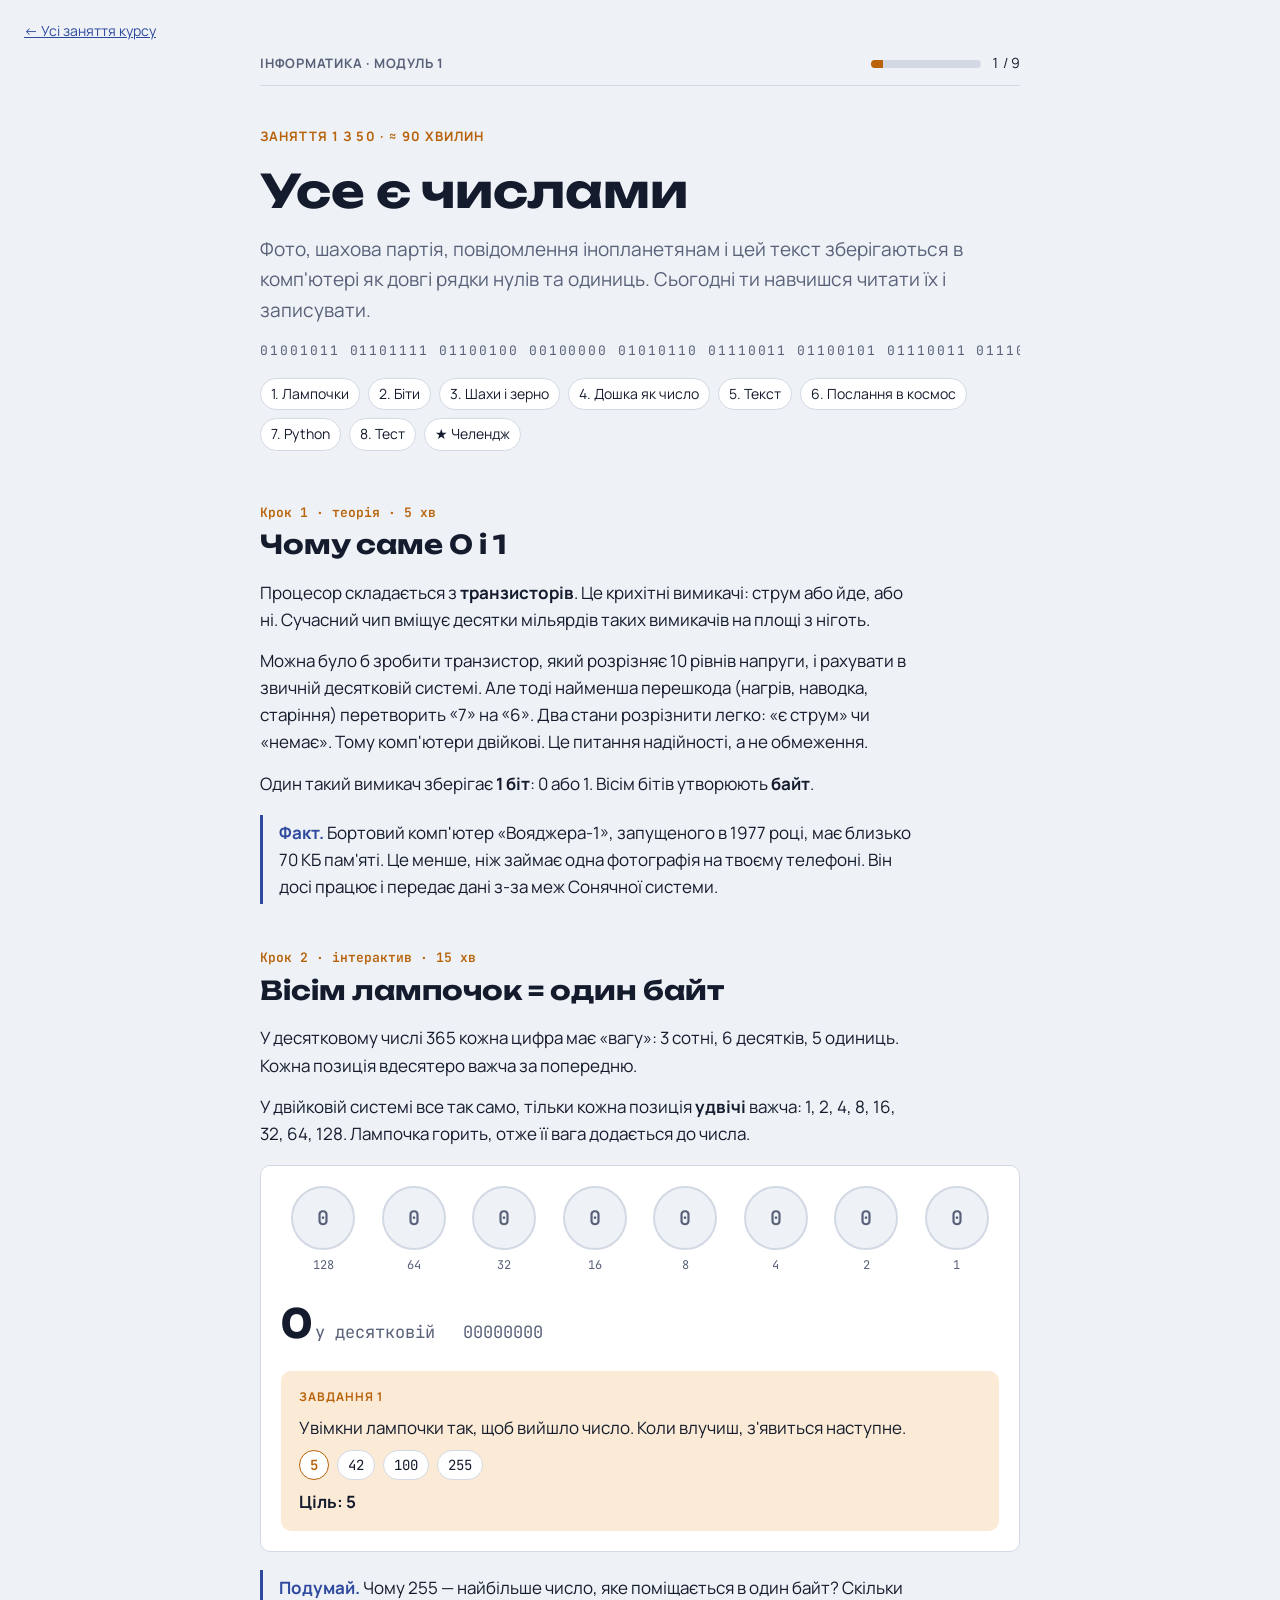
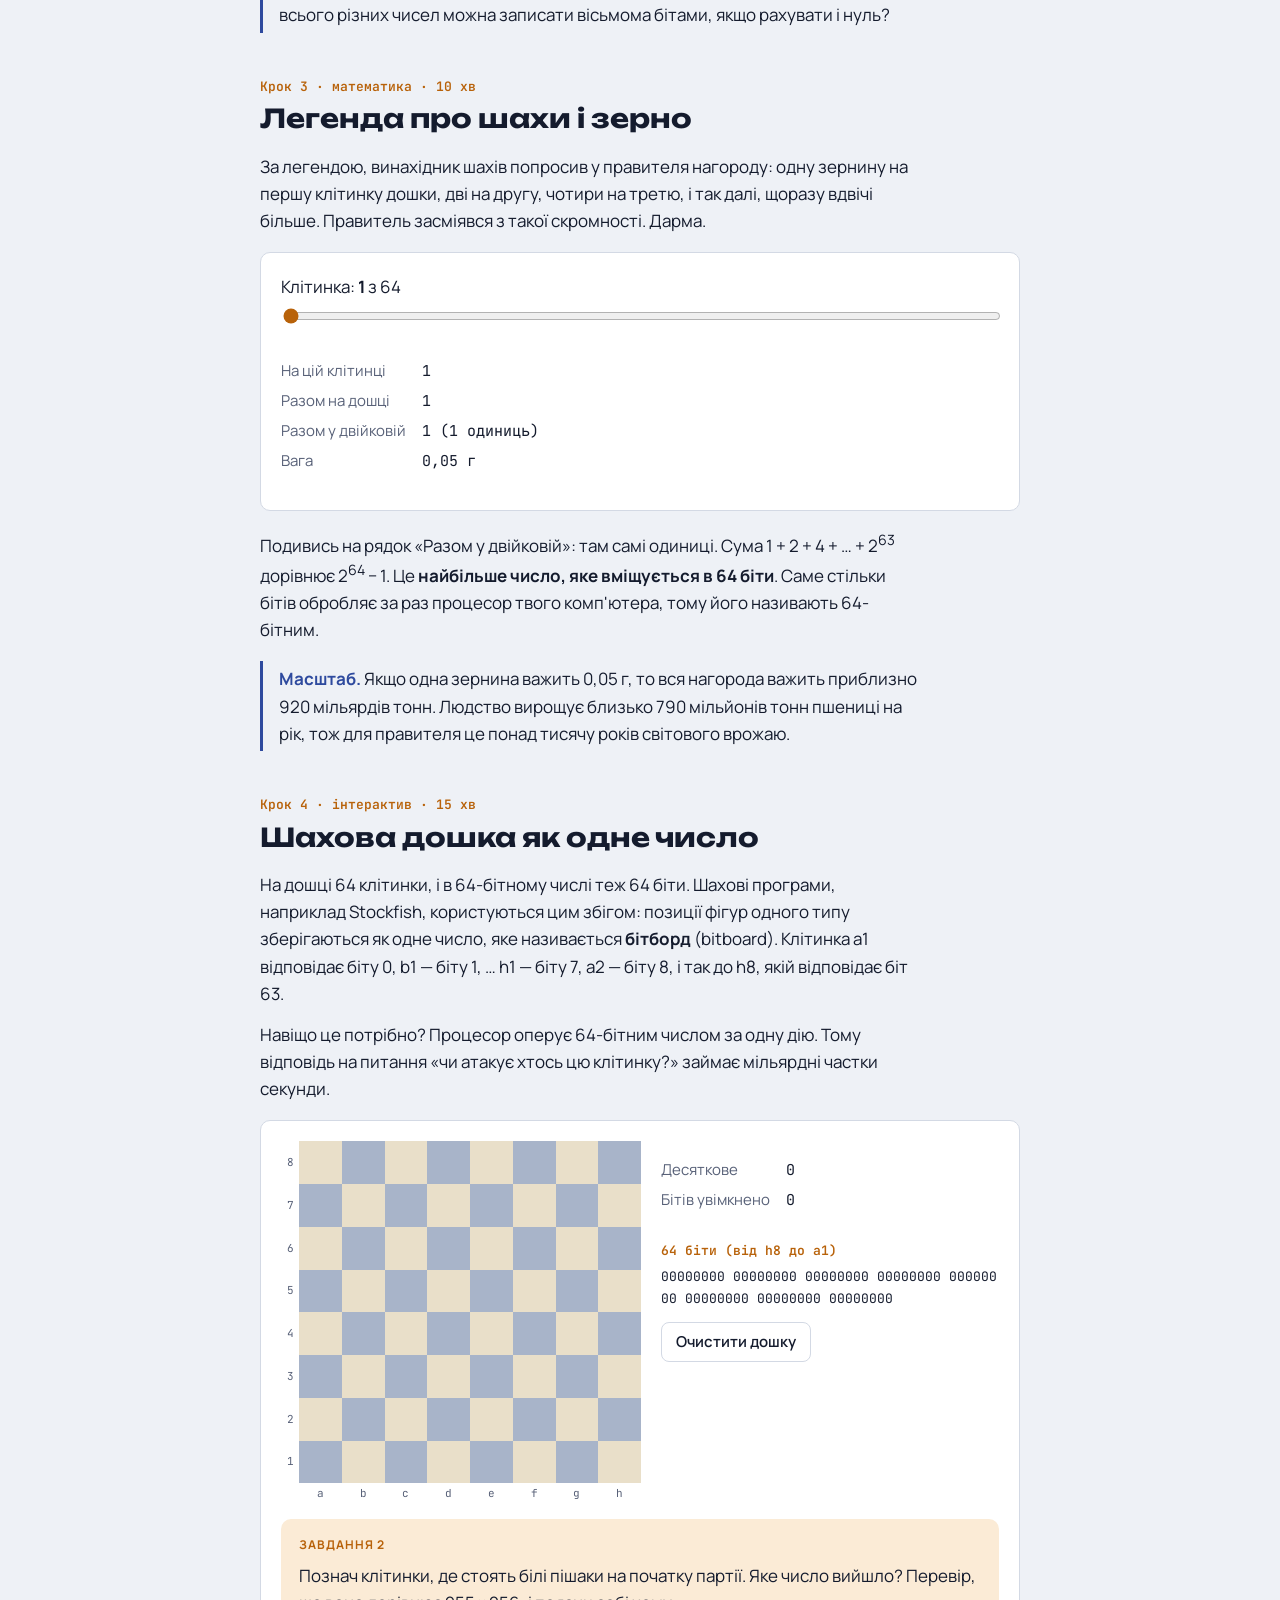
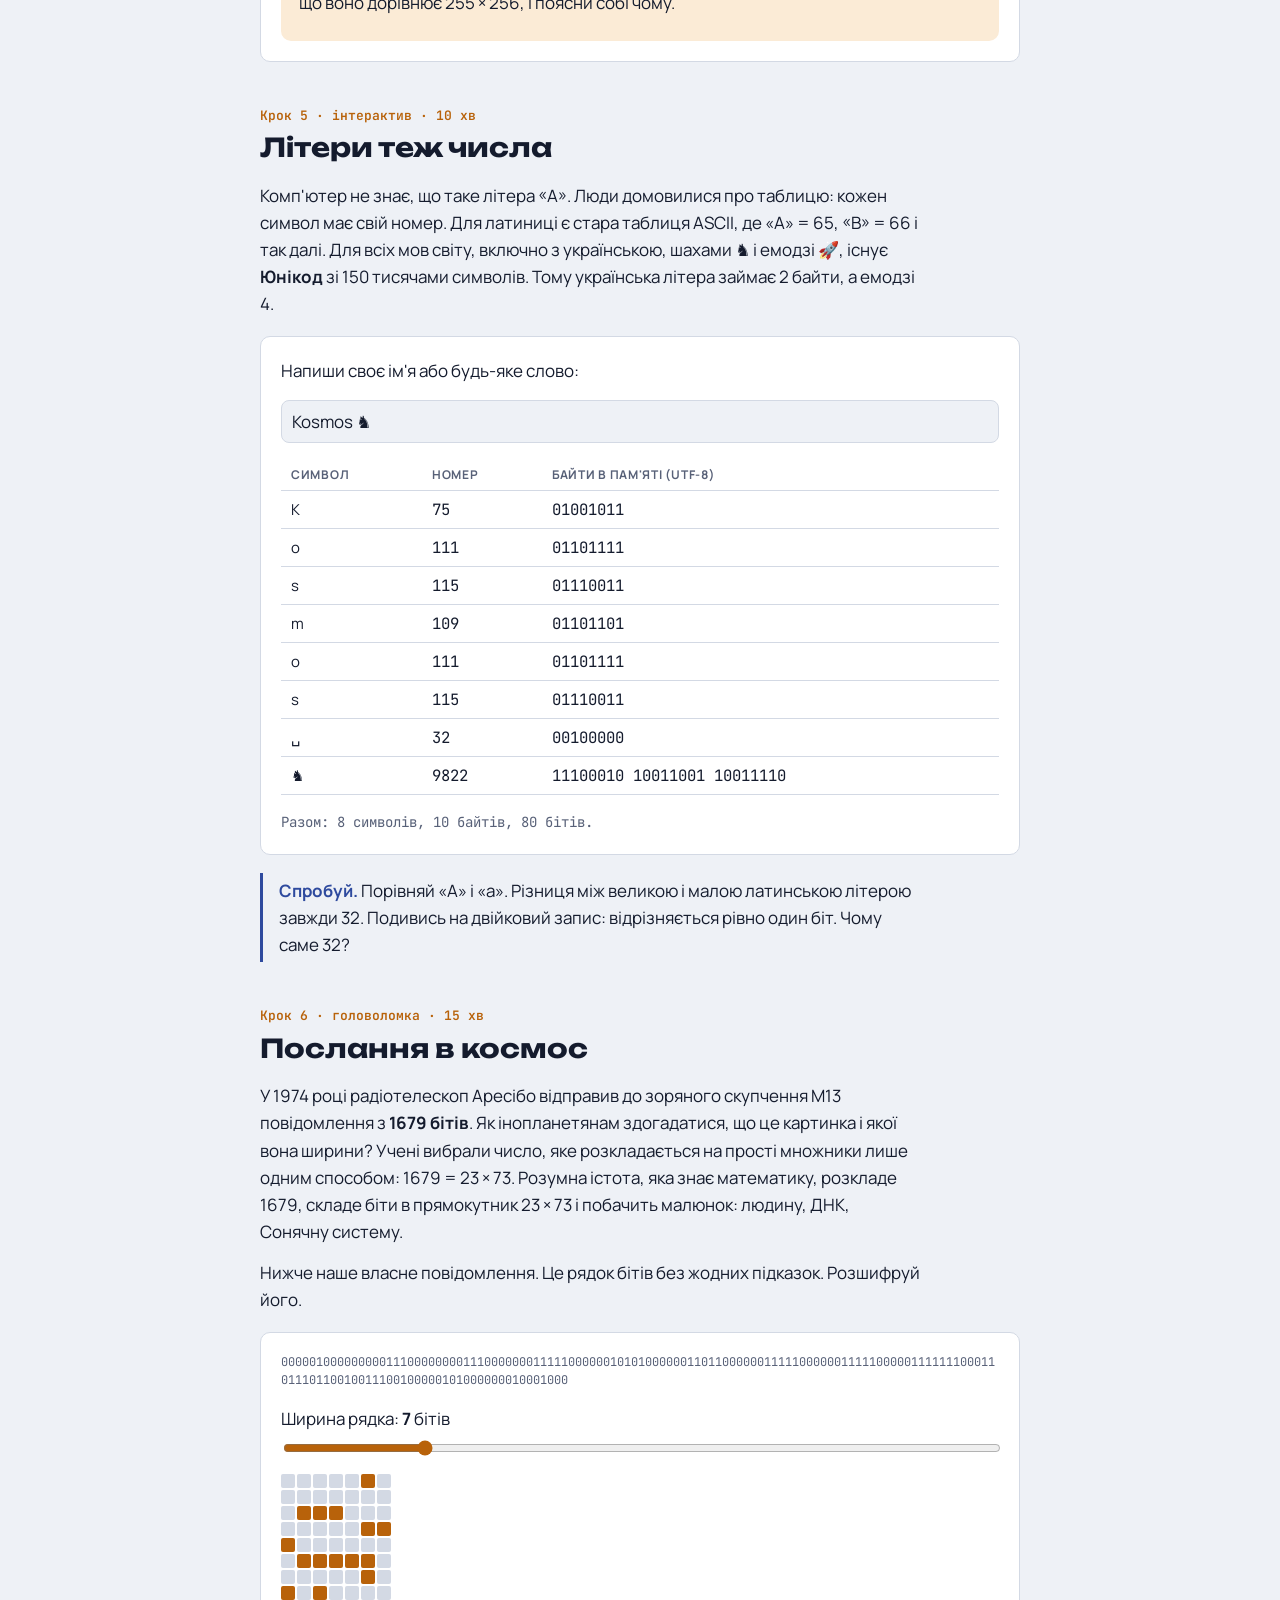
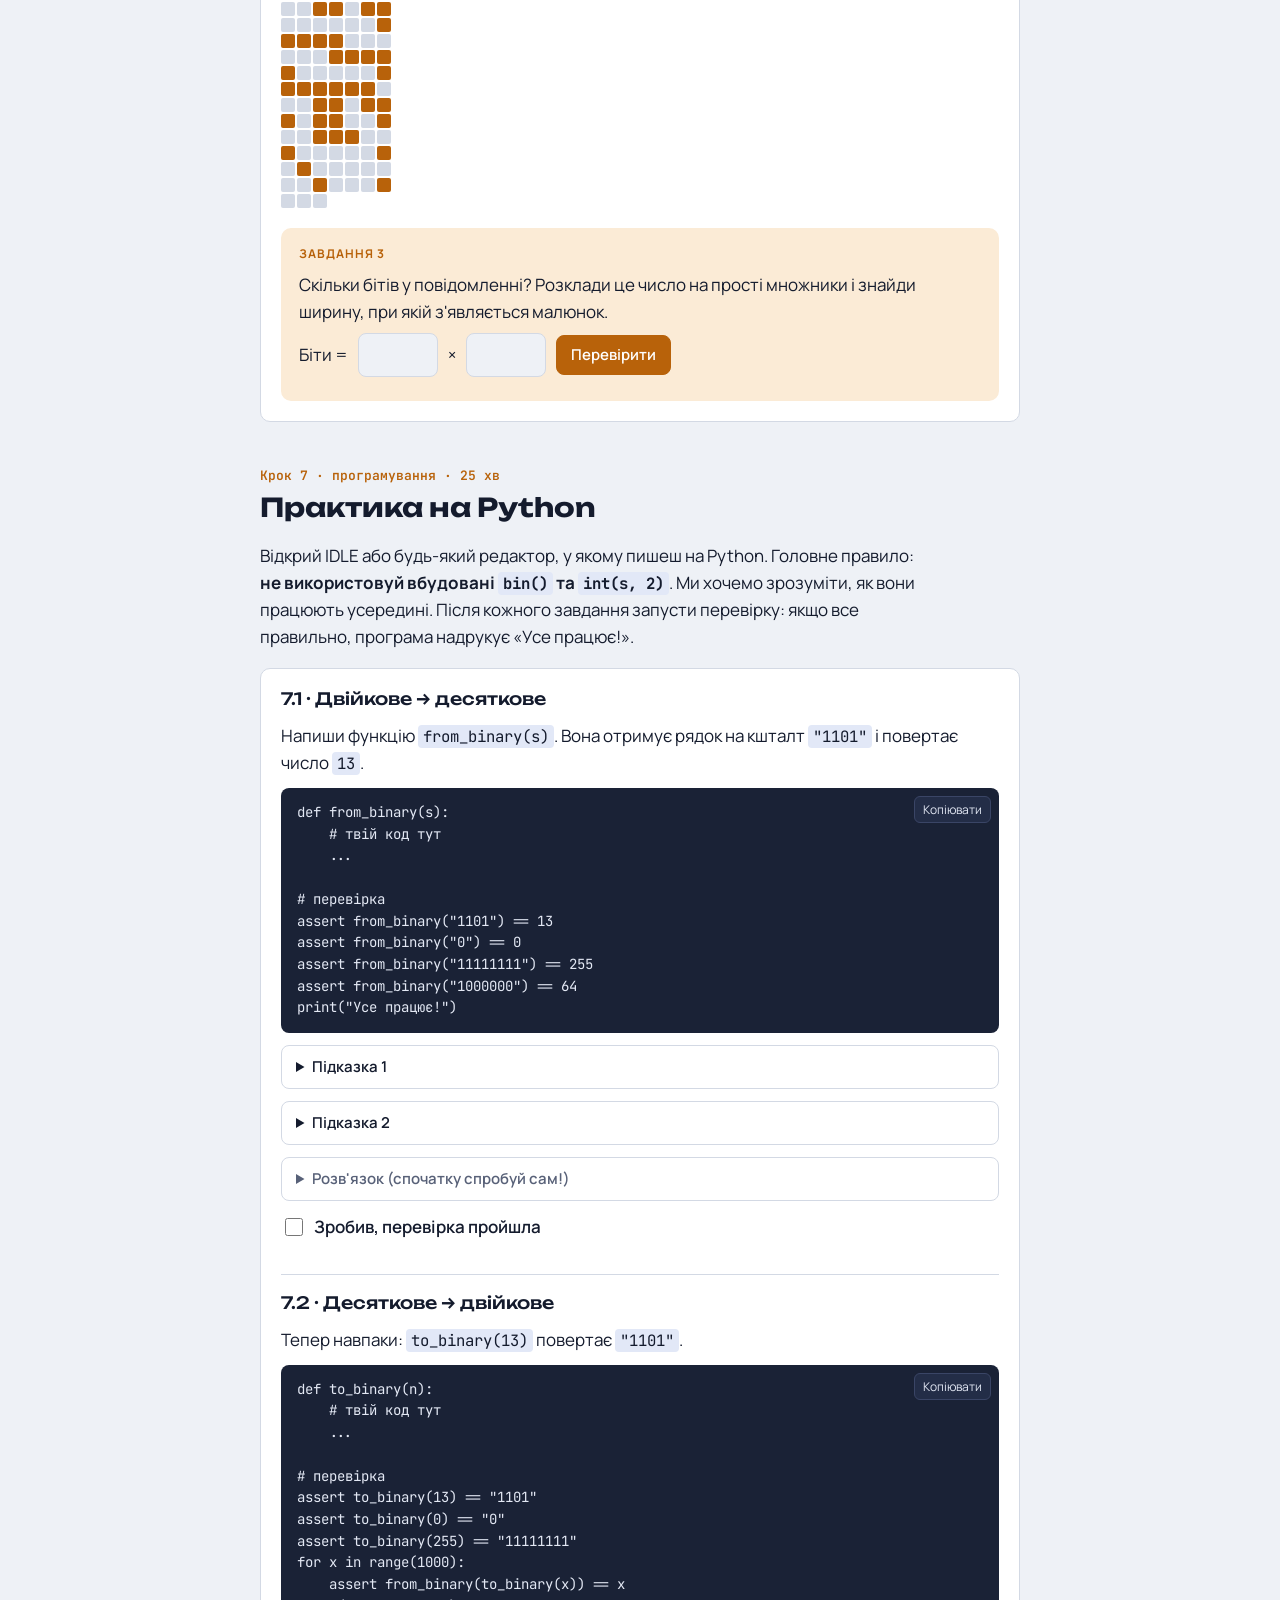
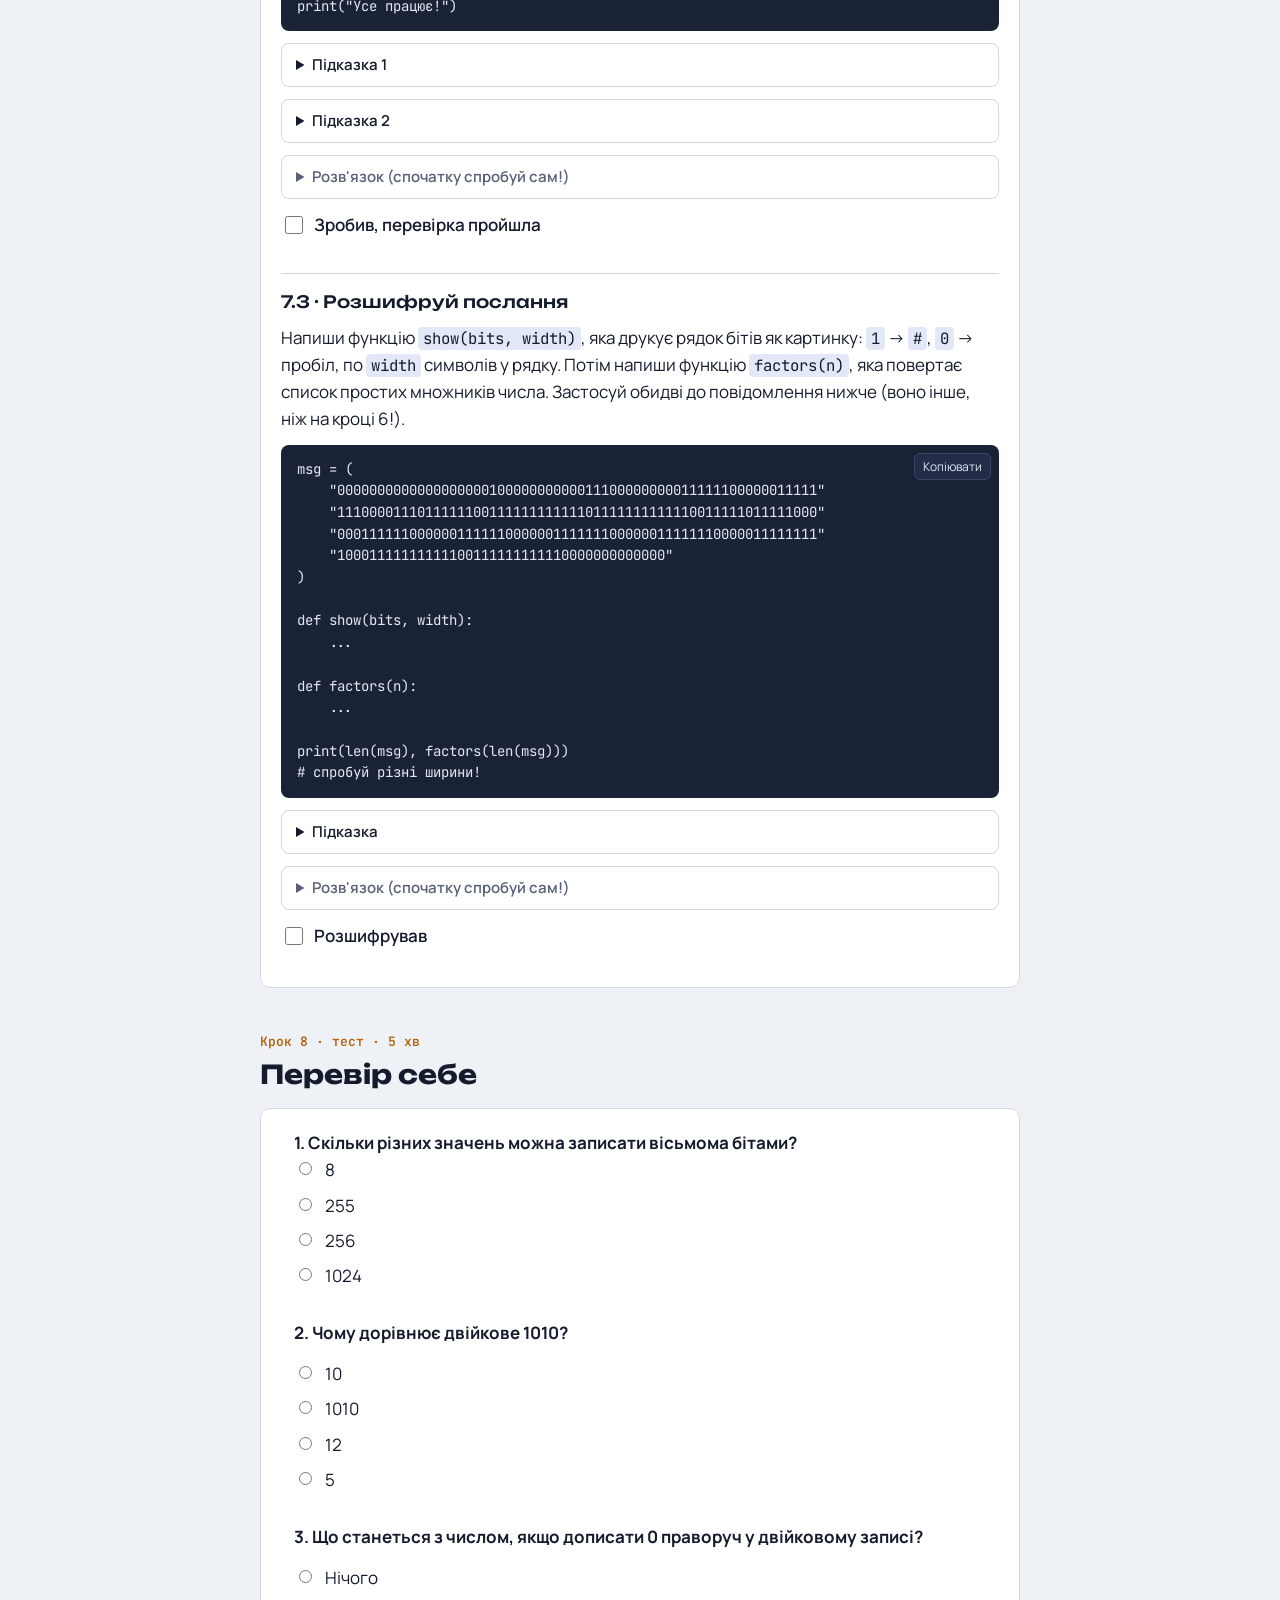
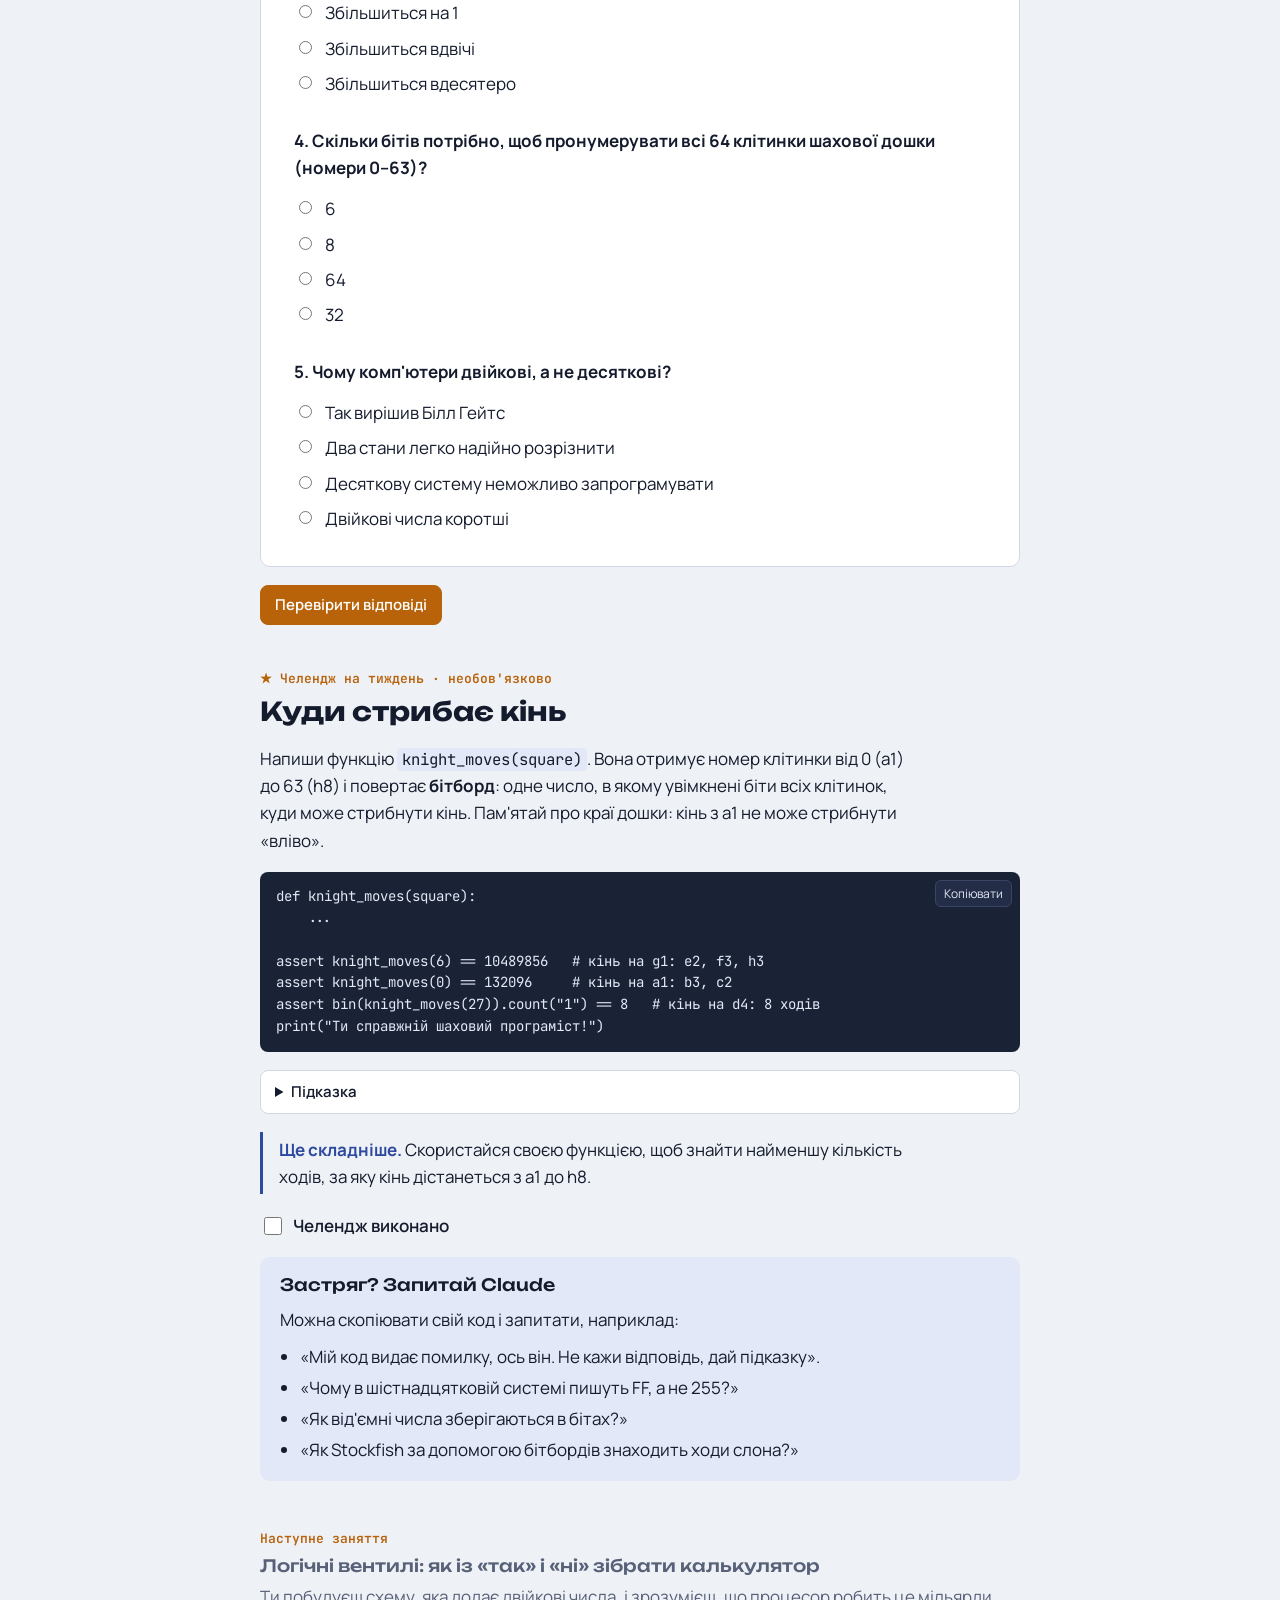
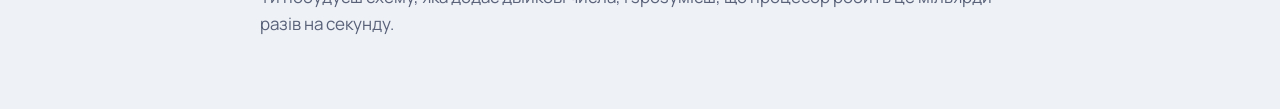
==== lessons/01-use-ye-chyslamy.html @ b4db50af "Додати головну сторінку курсу і заняття 1 Co-Authored-By: Claude Opus 5.5 <noreply@anthropic.com> Cl" ====
<!doctype html>
<html lang="uk">
<head>
<meta charset="utf-8">
<meta name="viewport" content="width=device-width, initial-scale=1, viewport-fit=cover">
<title>Заняття 1. Усе є числами</title>
<meta name="claude:viewport-fit-sides" content="cover">
<link rel="preconnect" href="https://fonts.googleapis.com">
<link rel="stylesheet" href="https://fonts.googleapis.com/css2?family=Unbounded:wght@500;700&family=Manrope:wght@400;600;700&family=JetBrains+Mono:wght@400;600&display=swap">
<style>
/* Layout: one reading column like an observatory logbook; each section is a numbered step of the lesson, interactive instruments sit on surface panels. */
:root {
  --bg: #EEF1F6; --surface: #FFFFFF; --ink: #141B2D; --muted: #586178; --line: #D3D9E4;
  --accent: #B8620A; --accent-ink: #FFFFFF; --accent-soft: #FBEBD6; --sky: #2E4A9E; --sky-soft: #E2E8F7;
  --ok: #1D7447; --ok-soft: #DDF1E5; --bad: #B3261E; --bad-soft: #F8E1DF;
  --sq-l: #E9DFC9; --sq-d: #A8B4C9; --code-bg: #1A2236; --code-ink: #E3E8F4;
  --f-display: "Unbounded", "Segoe UI", system-ui, sans-serif;
  --f-body: "Manrope", "Segoe UI", system-ui, sans-serif;
  --f-mono: "JetBrains Mono", Consolas, "Courier New", monospace;
}
@media (prefers-color-scheme: dark) { :root:not([data-theme="light"]) {
  --bg: #0D1220; --surface: #151C2E; --ink: #E6EAF2; --muted: #9AA3B8; --line: #2A3350;
  --accent: #F2A23A; --accent-ink: #1A1206; --accent-soft: #3A2A12; --sky: #9DB3F2; --sky-soft: #1E2945;
  --ok: #63C690; --ok-soft: #15301F; --bad: #F29088; --bad-soft: #3A1A18;
  --sq-l: #3B4560; --sq-d: #232B42; --code-bg: #0A0F1B; --code-ink: #E3E8F4; color-scheme: dark; } }
:root[data-theme="dark"] {
  --bg: #0D1220; --surface: #151C2E; --ink: #E6EAF2; --muted: #9AA3B8; --line: #2A3350;
  --accent: #F2A23A; --accent-ink: #1A1206; --accent-soft: #3A2A12; --sky: #9DB3F2; --sky-soft: #1E2945;
  --ok: #63C690; --ok-soft: #15301F; --bad: #F29088; --bad-soft: #3A1A18;
  --sq-l: #3B4560; --sq-d: #232B42; --code-bg: #0A0F1B; --code-ink: #E3E8F4; color-scheme: dark; }

* { box-sizing: border-box; }
body { background: var(--bg); color: var(--ink); font-family: var(--f-body); font-size: 17px; line-height: 1.6;
  padding-left: max(16px, env(safe-area-inset-left, 0px)); padding-right: max(16px, env(safe-area-inset-right, 0px)); padding-block: 0 64px; }
.wrap { max-width: 760px; margin: 0 auto; }
h1, h2, h3 { font-family: var(--f-display); text-wrap: balance; line-height: 1.2; margin: 0; }
h1 { font-size: clamp(30px, 6vw, 46px); font-weight: 700; }
h2 { font-size: clamp(21px, 3.6vw, 26px); font-weight: 700; }
h3 { font-size: 17px; font-weight: 500; }
p { margin: 0; }
a { color: var(--sky); }
code, .mono { font-family: var(--f-mono); font-size: 0.92em; }
:not(pre) > code { background: var(--sky-soft); padding: 1px 5px; border-radius: 4px; }
button, input, select { font: inherit; color: inherit; }
:focus-visible { outline: 3px solid var(--sky); outline-offset: 2px; }

/* top bar */
.topbar { position: sticky; top: env(safe-area-inset-top, 0px); z-index: 5; background: var(--bg); border-bottom: 1px solid var(--line);
  display: flex; align-items: center; justify-content: space-between; gap: 12px; padding-block: 10px; }
body::before { content: ""; position: fixed; inset: 0 0 auto; height: env(safe-area-inset-top, 0px); z-index: 10; background: var(--bg); }
.course { font-size: 13px; letter-spacing: 0.06em; text-transform: uppercase; color: var(--muted); font-weight: 700; }
.prog { display: flex; align-items: center; gap: 10px; font-size: 14px; font-variant-numeric: tabular-nums; white-space: nowrap; }
.prog-bar { width: 110px; height: 8px; border-radius: 4px; background: var(--line); overflow: hidden; }
.prog-bar i { display: block; height: 100%; width: 0; background: var(--accent); transition: width .4s; }

header.hero { padding-block: 40px 8px; display: grid; gap: 16px; }
.eyebrow { font-size: 13px; letter-spacing: 0.08em; text-transform: uppercase; color: var(--accent); font-weight: 700; }
.lead { font-size: 19px; color: var(--muted); max-width: 62ch; }
.hero-bits { font-family: var(--f-mono); font-size: 13px; color: var(--muted); letter-spacing: 0.15em; overflow: hidden; white-space: nowrap; }
.plan { display: flex; flex-wrap: wrap; gap: 8px; }
.plan a { text-decoration: none; font-size: 14px; padding: 4px 10px; border: 1px solid var(--line); border-radius: 999px; color: var(--ink); background: var(--surface); }
.plan a.done { border-color: var(--ok); color: var(--ok); }

section.step { padding-block: 44px 0; display: grid; gap: 18px; }
.step-head { display: grid; gap: 6px; }
.step-no { font-family: var(--f-mono); font-size: 13px; color: var(--accent); font-weight: 600; }
.text { display: grid; gap: 14px; max-width: 66ch; }

.panel { background: var(--surface); border: 1px solid var(--line); border-radius: 10px; padding: 20px; display: grid; gap: 16px; min-width: 0; }
.fact { border-left: 3px solid var(--sky); padding: 4px 0 4px 16px; color: var(--ink); max-width: 66ch; }
.fact b { color: var(--sky); }
.task { background: var(--accent-soft); border-radius: 10px; padding: 16px 18px; display: grid; gap: 8px; }
.task .lbl { font-size: 12px; letter-spacing: 0.08em; text-transform: uppercase; font-weight: 700; color: var(--accent); }
.status { font-weight: 700; }
.status.ok { color: var(--ok); }
.status.bad { color: var(--bad); }

/* bits */
.panel > *, .step > * { min-width: 0; }
.bits { display: grid; grid-template-columns: repeat(8, minmax(0, 1fr)); gap: 6px; }
.bit button { min-width: 0; padding: 0; }
.bit { display: grid; gap: 6px; justify-items: center; }
.bit button { width: 100%; max-width: 64px; aspect-ratio: 1; border-radius: 50%; border: 2px solid var(--line); background: var(--bg);
  cursor: pointer; font-family: var(--f-mono); font-size: 20px; font-weight: 600; color: var(--muted); transition: background .15s, box-shadow .15s; }
.bit button.on { background: var(--accent); border-color: var(--accent); color: var(--accent-ink); box-shadow: 0 0 18px var(--accent); }
.bit small { font-family: var(--f-mono); font-size: 12px; color: var(--muted); }
.readout { display: flex; flex-wrap: wrap; gap: 8px 28px; align-items: baseline; font-variant-numeric: tabular-nums; }
.readout .big { font-family: var(--f-display); font-size: 40px; font-weight: 700; }
.readout .sub { font-family: var(--f-mono); color: var(--muted); }
.targets { display: flex; flex-wrap: wrap; gap: 8px; }
.chip { font-family: var(--f-mono); font-size: 14px; padding: 3px 10px; border-radius: 999px; border: 1px solid var(--line); background: var(--surface); }
.chip.cur { border-color: var(--accent); color: var(--accent); font-weight: 600; }
.chip.done { border-color: var(--ok); background: var(--ok-soft); color: var(--ok); }

/* grains */
.slider-row { display: grid; gap: 6px; }
input[type=range] { width: 100%; accent-color: var(--accent); }
.kv { display: grid; grid-template-columns: max-content 1fr; gap: 6px 16px; font-variant-numeric: tabular-nums; }
.kv dt { color: var(--muted); font-size: 15px; }
.kv dd { margin: 0; font-family: var(--f-mono); font-size: 15px; min-width: 0; overflow-wrap: anywhere; }

/* board */
.board-wrap { display: grid; grid-template-columns: minmax(0, 360px) minmax(0, 1fr); gap: 20px; align-items: start; }
@media (max-width: 640px) { .board-wrap { grid-template-columns: 1fr; } }
.board { display: grid; grid-template-columns: 18px repeat(8, 1fr); gap: 0; max-width: 360px; width: 100%; }
.board .coord { font-family: var(--f-mono); font-size: 11px; color: var(--muted); display: grid; place-items: center; }
.sq { aspect-ratio: 1; border: 0; cursor: pointer; display: grid; place-items: center; padding: 0; position: relative; }
.sq.l { background: var(--sq-l); } .sq.d { background: var(--sq-d); }
.sq.on::after { content: ""; width: 56%; height: 56%; border-radius: 50%; background: var(--accent); box-shadow: 0 0 10px var(--accent); }
.bin64 { font-family: var(--f-mono); font-size: 13px; line-height: 1.7; word-break: break-all; }
.bin64 .one { color: var(--accent); font-weight: 600; }
.btn { border: 1px solid var(--line); background: var(--surface); border-radius: 8px; padding: 7px 14px; cursor: pointer; font-weight: 600; font-size: 15px; }
.btn.primary { background: var(--accent); color: var(--accent-ink); border-color: var(--accent); }
.btn:hover { border-color: var(--accent); }
.row { display: flex; flex-wrap: wrap; gap: 10px; align-items: center; }

/* text table */
.tbl-scroll { overflow-x: auto; }
table { border-collapse: collapse; width: 100%; font-variant-numeric: tabular-nums; }
th, td { text-align: left; padding: 6px 10px; border-bottom: 1px solid var(--line); font-size: 15px; white-space: nowrap; }
th { font-size: 12px; letter-spacing: 0.06em; text-transform: uppercase; color: var(--muted); }
td.mono { font-family: var(--f-mono); }
input[type=text], input[type=number] { border: 1px solid var(--line); background: var(--bg); border-radius: 8px; padding: 7px 10px; min-width: 0; }
input[type=number] { width: 80px; }

/* message */
.msg-grid { display: grid; gap: 2px; width: max-content; max-width: 100%; }
.msg-grid span { width: 14px; height: 14px; background: var(--line); border-radius: 2px; }
.msg-grid span.one { background: var(--accent); }
.msg-scroll { overflow-x: auto; padding-bottom: 4px; }
.bitstream { font-family: var(--f-mono); font-size: 12px; color: var(--muted); word-break: break-all; line-height: 1.5; }

/* code */
pre { background: var(--code-bg); color: var(--code-ink); padding: 14px 16px; border-radius: 8px; overflow-x: auto; margin: 0; font-family: var(--f-mono); font-size: 14px; line-height: 1.55; }
.code-box { position: relative; min-width: 0; }
.copy { position: absolute; top: 8px; right: 8px; font-size: 12px; padding: 3px 8px; border-radius: 6px; border: 1px solid #3A4566; background: #232D47; color: #E3E8F4; cursor: pointer; }
details { border: 1px solid var(--line); border-radius: 8px; background: var(--surface); }
details > summary { cursor: pointer; padding: 9px 14px; font-weight: 600; font-size: 15px; }
details > div { padding: 0 14px 14px; display: grid; gap: 10px; }
details.sol > summary { color: var(--muted); }
.py-task { display: grid; gap: 12px; padding-block: 18px; border-top: 1px solid var(--line); }
.py-task:first-of-type { border-top: 0; padding-top: 0; }
.selfcheck { display: flex; gap: 8px; align-items: center; font-weight: 600; cursor: pointer; }
.selfcheck input { width: 18px; height: 18px; accent-color: var(--ok); }

/* quiz */
.q { display: grid; gap: 8px; padding-block: 14px; border-top: 1px solid var(--line); }
.q:first-child { border-top: 0; padding-top: 0; }
.q label { display: flex; gap: 10px; align-items: flex-start; cursor: pointer; }
.q input { margin-top: 6px; accent-color: var(--accent); }
.q .expl { font-size: 15px; padding: 8px 12px; border-radius: 6px; }
.q .expl.ok { background: var(--ok-soft); color: var(--ok); }
.q .expl.bad { background: var(--bad-soft); color: var(--bad); }

.ask { background: var(--sky-soft); border-radius: 10px; padding: 18px 20px; display: grid; gap: 10px; }
.ask ul { margin: 0; padding-left: 20px; display: grid; gap: 4px; }
footer { padding-block: 48px 0; color: var(--muted); display: grid; gap: 6px; }
.star { color: var(--accent); }
@media (prefers-reduced-motion: reduce) { * { transition: none !important; } }
</style>
</head>
<body>
<p style="padding-top:12px;margin:0;font-size:14px"><a href="../index.html">← Усі заняття курсу</a></p>

<div class="wrap">
  <div class="topbar">
    <span class="course">Інформатика · Модуль 1</span>
    <span class="prog"><span class="prog-bar"><i id="progBar"></i></span><span id="progTxt">0 / 9</span></span>
  </div>

  <header class="hero">
    <span class="eyebrow">Заняття 1 з 50 · ≈ 90 хвилин</span>
    <h1>Усе є числами</h1>
    <p class="lead">Фото, шахова партія, повідомлення інопланетянам і цей текст зберігаються в комп'ютері як довгі рядки нулів та одиниць. Сьогодні ти навчишся читати їх і записувати.</p>
    <div class="hero-bits" aria-hidden="true">01001011 01101111 01100100 00100000 01010110 01110011 01100101 01110011 01110110 01101001 01110100 01110101 00100000 01001011 01101111 01100100</div>
    <nav class="plan" id="plan" aria-label="Зміст заняття">
      <a href="#s1">1. Лампочки</a><a href="#s2">2. Біти</a><a href="#s3">3. Шахи і зерно</a><a href="#s4">4. Дошка як число</a>
      <a href="#s5">5. Текст</a><a href="#s6">6. Послання в космос</a><a href="#s7">7. Python</a><a href="#s8">8. Тест</a><a href="#s9">★ Челендж</a>
    </nav>
  </header>

  <!-- 1 -->
  <section class="step" id="s1">
    <div class="step-head"><span class="step-no">Крок 1 · теорія · 5 хв</span><h2>Чому саме 0 і 1</h2></div>
    <div class="text">
      <p>Процесор складається з <b>транзисторів</b>. Це крихітні вимикачі: струм або йде, або ні. Сучасний чип вміщує десятки мільярдів таких вимикачів на площі з ніготь.</p>
      <p>Можна було б зробити транзистор, який розрізняє 10 рівнів напруги, і рахувати в звичній десятковій системі. Але тоді найменша перешкода (нагрів, наводка, старіння) перетворить «7» на «6». Два стани розрізнити легко: «є струм» чи «немає». Тому комп'ютери двійкові. Це питання надійності, а не обмеження.</p>
      <p>Один такий вимикач зберігає <b>1 біт</b>: 0 або 1. Вісім бітів утворюють <b>байт</b>.</p>
    </div>
    <p class="fact"><b>Факт.</b> Бортовий комп'ютер «Вояджера-1», запущеного в 1977 році, має близько 70 КБ пам'яті. Це менше, ніж займає одна фотографія на твоєму телефоні. Він досі працює і передає дані з-за меж Сонячної системи.</p>
  </section>

  <!-- 2 -->
  <section class="step" id="s2">
    <div class="step-head"><span class="step-no">Крок 2 · інтерактив · 15 хв</span><h2>Вісім лампочок = один байт</h2></div>
    <div class="text">
      <p>У десятковому числі 365 кожна цифра має «вагу»: 3 сотні, 6 десятків, 5 одиниць. Кожна позиція вдесятеро важча за попередню.</p>
      <p>У двійковій системі все так само, тільки кожна позиція <b>удвічі</b> важча: 1, 2, 4, 8, 16, 32, 64, 128. Лампочка горить, отже її вага додається до числа.</p>
    </div>
    <div class="panel">
      <div class="bits" id="bits"></div>
      <div class="readout">
        <span><span class="big" id="bitDec">0</span> <span class="sub">у десятковій</span></span>
        <span class="sub" id="bitBin">00000000</span>
      </div>
      <div class="task">
        <span class="lbl">Завдання 1</span>
        <p>Увімкни лампочки так, щоб вийшло число. Коли влучиш, з'явиться наступне.</p>
        <div class="targets" id="targets"></div>
        <p class="status" id="bitStatus"></p>
      </div>
    </div>
    <p class="fact"><b>Подумай.</b> Чому 255 — найбільше число, яке поміщається в один байт? Скільки всього різних чисел можна записати вісьмома бітами, якщо рахувати і нуль?</p>
  </section>

  <!-- 3 -->
  <section class="step" id="s3">
    <div class="step-head"><span class="step-no">Крок 3 · математика · 10 хв</span><h2>Легенда про шахи і зерно</h2></div>
    <div class="text">
      <p>За легендою, винахідник шахів попросив у правителя нагороду: одну зернину на першу клітинку дошки, дві на другу, чотири на третю, і так далі, щоразу вдвічі більше. Правитель засміявся з такої скромності. Дарма.</p>
    </div>
    <div class="panel">
      <div class="slider-row">
        <label for="grainSq">Клітинка: <b id="grainSqTxt">1</b> з 64</label>
        <input type="range" id="grainSq" min="1" max="64" value="1">
      </div>
      <dl class="kv">
        <dt>На цій клітинці</dt><dd id="gOn">1</dd>
        <dt>Разом на дошці</dt><dd id="gTot">1</dd>
        <dt>Разом у двійковій</dt><dd id="gBin">1</dd>
        <dt>Вага</dt><dd id="gMass">0,05 г</dd>
      </dl>
    </div>
    <div class="text">
      <p>Подивись на рядок «Разом у двійковій»: там самі одиниці. Сума 1 + 2 + 4 + … + 2<sup>63</sup> дорівнює 2<sup>64</sup> − 1. Це <b>найбільше число, яке вміщується в 64 біти</b>. Саме стільки бітів обробляє за раз процесор твого комп'ютера, тому його називають 64-бітним.</p>
    </div>
    <p class="fact"><b>Масштаб.</b> Якщо одна зернина важить 0,05 г, то вся нагорода важить приблизно 920 мільярдів тонн. Людство вирощує близько 790 мільйонів тонн пшениці на рік, тож для правителя це понад тисячу років світового врожаю.</p>
  </section>

  <!-- 4 -->
  <section class="step" id="s4">
    <div class="step-head"><span class="step-no">Крок 4 · інтерактив · 15 хв</span><h2>Шахова дошка як одне число</h2></div>
    <div class="text">
      <p>На дошці 64 клітинки, і в 64-бітному числі теж 64 біти. Шахові програми, наприклад Stockfish, користуються цим збігом: позиції фігур одного типу зберігаються як одне число, яке називається <b>бітборд</b> (bitboard). Клітинка a1 відповідає біту 0, b1 — біту 1, … h1 — біту 7, a2 — біту 8, і так до h8, якій відповідає біт 63.</p>
      <p>Навіщо це потрібно? Процесор оперує 64-бітним числом за одну дію. Тому відповідь на питання «чи атакує хтось цю клітинку?» займає мільярдні частки секунди.</p>
    </div>
    <div class="panel">
      <div class="board-wrap">
        <div class="board" id="board" role="grid" aria-label="Шахова дошка"></div>
        <div style="display:grid; gap:12px; min-width:0">
          <dl class="kv">
            <dt>Десяткове</dt><dd id="bbDec">0</dd>
            <dt>Бітів увімкнено</dt><dd id="bbCnt">0</dd>
          </dl>
          <div><div class="step-no" style="margin-bottom:4px">64 біти (від h8 до a1)</div><div class="bin64" id="bbBin"></div></div>
          <div class="row"><button class="btn" id="bbClear" type="button">Очистити дошку</button></div>
        </div>
      </div>
      <div class="task">
        <span class="lbl">Завдання 2</span>
        <p>Познач клітинки, де стоять білі пішаки на початку партії. Яке число вийшло? Перевір, що воно дорівнює 255 × 256, і поясни собі чому.</p>
        <p class="status" id="bbStatus"></p>
      </div>
    </div>
  </section>

  <!-- 5 -->
  <section class="step" id="s5">
    <div class="step-head"><span class="step-no">Крок 5 · інтерактив · 10 хв</span><h2>Літери теж числа</h2></div>
    <div class="text">
      <p>Комп'ютер не знає, що таке літера «А». Люди домовилися про таблицю: кожен символ має свій номер. Для латиниці є стара таблиця ASCII, де «A» = 65, «B» = 66 і так далі. Для всіх мов світу, включно з українською, шахами ♞ і емодзі 🚀, існує <b>Юнікод</b> зі 150 тисячами символів. Тому українська літера займає 2 байти, а емодзі 4.</p>
    </div>
    <div class="panel">
      <label for="txtIn">Напиши своє ім'я або будь-яке слово:</label>
      <input type="text" id="txtIn" value="Kosmos ♞">
      <div class="tbl-scroll"><table><thead><tr><th>Символ</th><th>Номер</th><th>Байти в пам'яті (UTF-8)</th></tr></thead><tbody id="txtBody"></tbody></table></div>
      <p class="mono" id="txtSum" style="color:var(--muted); font-size:14px"></p>
    </div>
    <p class="fact"><b>Спробуй.</b> Порівняй «A» і «a». Різниця між великою і малою латинською літерою завжди 32. Подивись на двійковий запис: відрізняється рівно один біт. Чому саме 32?</p>
  </section>

  <!-- 6 -->
  <section class="step" id="s6">
    <div class="step-head"><span class="step-no">Крок 6 · головоломка · 15 хв</span><h2>Послання в космос</h2></div>
    <div class="text">
      <p>У 1974 році радіотелескоп Аресібо відправив до зоряного скупчення M13 повідомлення з <b>1679 бітів</b>. Як інопланетянам здогадатися, що це картинка і якої вона ширини? Учені вибрали число, яке розкладається на прості множники лише одним способом: 1679 = 23 × 73. Розумна істота, яка знає математику, розкладе 1679, складе біти в прямокутник 23 × 73 і побачить малюнок: людину, ДНК, Сонячну систему.</p>
      <p>Нижче наше власне повідомлення. Це рядок бітів без жодних підказок. Розшифруй його.</p>
    </div>
    <div class="panel">
      <div class="bitstream" id="stream"></div>
      <div class="slider-row">
        <label for="msgW">Ширина рядка: <b id="msgWTxt">7</b> бітів</label>
        <input type="range" id="msgW" min="3" max="24" value="7">
      </div>
      <div class="msg-scroll"><div class="msg-grid" id="msgGrid"></div></div>
      <div class="task">
        <span class="lbl">Завдання 3</span>
        <p>Скільки бітів у повідомленні? Розклади це число на прості множники і знайди ширину, при якій з'являється малюнок.</p>
        <div class="row">
          <label for="f1">Біти =</label>
          <input type="number" id="f1" min="1" aria-label="Перший множник"> × <input type="number" id="f2" min="1" aria-label="Другий множник">
          <button class="btn primary" id="msgCheck" type="button">Перевірити</button>
        </div>
        <p class="status" id="msgStatus"></p>
      </div>
    </div>
  </section>

  <!-- 7 -->
  <section class="step" id="s7">
    <div class="step-head"><span class="step-no">Крок 7 · програмування · 25 хв</span><h2>Практика на Python</h2></div>
    <div class="text">
      <p>Відкрий IDLE або будь-який редактор, у якому пишеш на Python. Головне правило: <b>не використовуй вбудовані <code>bin()</code> та <code>int(s, 2)</code></b>. Ми хочемо зрозуміти, як вони працюють усередині. Після кожного завдання запусти перевірку: якщо все правильно, програма надрукує «Усе працює!».</p>
    </div>
    <div class="panel">

      <div class="py-task">
        <h3>7.1 · Двійкове → десяткове</h3>
        <p>Напиши функцію <code>from_binary(s)</code>. Вона отримує рядок на кшталт <code>"1101"</code> і повертає число <code>13</code>.</p>
        <div class="code-box"><pre>def from_binary(s):
    # твій код тут
    ...

# перевірка
assert from_binary("1101") == 13
assert from_binary("0") == 0
assert from_binary("11111111") == 255
assert from_binary("1000000") == 64
print("Усе працює!")</pre><button class="copy" type="button">Копіювати</button></div>
        <details><summary>Підказка 1</summary><div><p>Пройди по рядку зліва направо. Коли дописуєш нову цифру справа, усе, що вже є, зсувається вліво і стає вдвічі більшим.</p></div></details>
        <details><summary>Підказка 2</summary><div><p>Тримай змінну <code>result = 0</code>. Для кожного символу <code>c</code> роби <code>result = result * 2 + (1 якщо c == "1", інакше 0)</code>.</p></div></details>
        <details class="sol"><summary>Розв'язок (спочатку спробуй сам!)</summary><div><pre>def from_binary(s):
    result = 0
    for c in s:
        result = result * 2 + int(c)
    return result</pre></div></details>
        <label class="selfcheck"><input type="checkbox" data-task="p1"> Зробив, перевірка пройшла</label>
      </div>

      <div class="py-task">
        <h3>7.2 · Десяткове → двійкове</h3>
        <p>Тепер навпаки: <code>to_binary(13)</code> повертає <code>"1101"</code>.</p>
        <div class="code-box"><pre>def to_binary(n):
    # твій код тут
    ...

# перевірка
assert to_binary(13) == "1101"
assert to_binary(0) == "0"
assert to_binary(255) == "11111111"
for x in range(1000):
    assert from_binary(to_binary(x)) == x
print("Усе працює!")</pre><button class="copy" type="button">Копіювати</button></div>
        <details><summary>Підказка 1</summary><div><p><code>n % 2</code> дає останню (наймолодшу) двійкову цифру. <code>n // 2</code> відкидає її.</p></div></details>
        <details><summary>Підказка 2</summary><div><p>Повторюй, поки <code>n &gt; 0</code>: дописуй остачу <b>на початок</b> рядка. Окремо оброби випадок <code>n == 0</code>.</p></div></details>
        <details class="sol"><summary>Розв'язок (спочатку спробуй сам!)</summary><div><pre>def to_binary(n):
    if n == 0:
        return "0"
    s = ""
    while n > 0:
        s = str(n % 2) + s
        n = n // 2
    return s</pre></div></details>
        <label class="selfcheck"><input type="checkbox" data-task="p2"> Зробив, перевірка пройшла</label>
      </div>

      <div class="py-task">
        <h3>7.3 · Розшифруй послання</h3>
        <p>Напиши функцію <code>show(bits, width)</code>, яка друкує рядок бітів як картинку: <code>1</code> → <code>#</code>, <code>0</code> → пробіл, по <code>width</code> символів у рядку. Потім напиши функцію <code>factors(n)</code>, яка повертає список простих множників числа. Застосуй обидві до повідомлення нижче (воно інше, ніж на кроці 6!).</p>
        <div class="code-box"><pre id="msg2code"></pre><button class="copy" type="button">Копіювати</button></div>
        <details><summary>Підказка</summary><div><p>Зріз <code>bits[i:i+width]</code> дає один рядок картинки. Для множників ділі <code>n</code> на <code>d = 2, 3, 4, …</code>, поки ділиться без остачі.</p></div></details>
        <details class="sol"><summary>Розв'язок (спочатку спробуй сам!)</summary><div><pre>def show(bits, width):
    for i in range(0, len(bits), width):
        row = bits[i:i + width]
        print(row.replace("1", "#").replace("0", " "))

def factors(n):
    result = []
    d = 2
    while n > 1:
        while n % d == 0:
            result.append(d)
            n //= d
        d += 1
    return result

print(len(msg), factors(len(msg)))
show(msg, 13)   # 221 = 13 × 17, ширина 13 дає шахового коня</pre></div></details>
        <label class="selfcheck"><input type="checkbox" data-task="p3"> Розшифрував</label>
      </div>
    </div>
  </section>

  <!-- 8 -->
  <section class="step" id="s8">
    <div class="step-head"><span class="step-no">Крок 8 · тест · 5 хв</span><h2>Перевір себе</h2></div>
    <div class="panel" id="quiz"></div>
    <div class="row"><button class="btn primary" id="quizCheck" type="button">Перевірити відповіді</button><span class="status" id="quizStatus"></span></div>
  </section>

  <!-- 9 -->
  <section class="step" id="s9">
    <div class="step-head"><span class="step-no star">★ Челендж на тиждень · необов'язково</span><h2>Куди стрибає кінь</h2></div>
    <div class="text">
      <p>Напиши функцію <code>knight_moves(square)</code>. Вона отримує номер клітинки від 0 (a1) до 63 (h8) і повертає <b>бітборд</b>: одне число, в якому увімкнені біти всіх клітинок, куди може стрибнути кінь. Пам'ятай про краї дошки: кінь з a1 не може стрибнути «вліво».</p>
    </div>
    <div class="code-box"><pre>def knight_moves(square):
    ...

assert knight_moves(6) == 10489856   # кінь на g1: e2, f3, h3
assert knight_moves(0) == 132096     # кінь на a1: b3, c2
assert bin(knight_moves(27)).count("1") == 8   # кінь на d4: 8 ходів
print("Ти справжній шаховий програміст!")</pre><button class="copy" type="button">Копіювати</button></div>
    <details><summary>Підказка</summary><div><p>Перетвори номер на рядок і стовпчик: <code>row = square // 8</code>, <code>col = square % 8</code>. Кінь змінює їх на (±1, ±2) або (±2, ±1). Пропускай ходи, які виходять за межі 0..7. Для кожного дозволеного ходу вмикай біт: <code>result |= 1 &lt;&lt; (r * 8 + c)</code>.</p></div></details>
    <p class="fact"><b>Ще складніше.</b> Скористайся своєю функцією, щоб знайти найменшу кількість ходів, за яку кінь дістанеться з a1 до h8.</p>
    <label class="selfcheck"><input type="checkbox" data-task="ch"> Челендж виконано</label>

    <div class="ask">
      <h3>Застряг? Запитай Claude</h3>
      <p>Можна скопіювати свій код і запитати, наприклад:</p>
      <ul>
        <li>«Мій код видає помилку, ось він. Не кажи відповідь, дай підказку».</li>
        <li>«Чому в шістнадцятковій системі пишуть FF, а не 255?»</li>
        <li>«Як від'ємні числа зберігаються в бітах?»</li>
        <li>«Як Stockfish за допомогою бітбордів знаходить ходи слона?»</li>
      </ul>
    </div>
  </section>

  <footer>
    <span class="step-no">Наступне заняття</span>
    <h3>Логічні вентилі: як із «так» і «ні» зібрати калькулятор</h3>
    <p>Ти побудуєш схему, яка додає двійкові числа, і зрозумієш, що процесор робить це мільярди разів на секунду.</p>
  </footer>
</div>

<script>
(() => {
  const TASKS = ["bits", "pawns", "msg", "p1", "p2", "p3", "quiz", "ch", "read"];
  const SECTION_OF = { bits: "s2", pawns: "s4", msg: "s6", p1: "s7", p2: "s7", p3: "s7", quiz: "s8", ch: "s9" };
  let done = {};
  try { done = JSON.parse(localStorage.getItem("inf-l1") || "{}") || {}; } catch (e) { done = {}; }
  const save = () => { try { localStorage.setItem("inf-l1", JSON.stringify(done)); } catch (e) {} };
  function mark(t, v = true) { done[t] = v; done._n = TASKS.filter(x => done[x]).length; done._total = TASKS.length; save(); renderProg(); }
  function renderProg() {
    const n = TASKS.filter(t => done[t]).length;
    document.getElementById("progTxt").textContent = n + " / " + TASKS.length;
    document.getElementById("progBar").style.width = (n / TASKS.length * 100) + "%";
    const secDone = {};
    for (const [t, s] of Object.entries(SECTION_OF)) secDone[s] = (secDone[s] ?? true) && !!done[t];
    document.querySelectorAll("#plan a").forEach(a => { const s = a.getAttribute("href").slice(1); a.classList.toggle("done", !!secDone[s]); });
  }
  // reading the theory counts once the student reaches step 6
  const io = "IntersectionObserver" in window ? new IntersectionObserver(es => { es.forEach(e => { if (e.isIntersecting && !done.read) mark("read"); }); }) : null;
  if (io) io.observe(document.getElementById("s6"));

  /* ---- bits ---- */
  const bitsEl = document.getElementById("bits"), bits = Array(8).fill(0);
  const targets = [5, 42, 100, 255]; let ti = done.bits ? targets.length : 0;
  for (let i = 0; i < 8; i++) {
    const w = 2 ** (7 - i), d = document.createElement("div"); d.className = "bit";
    d.innerHTML = `<button type="button" aria-label="Біт вагою ${w}">0</button><small>${w}</small>`;
    d.querySelector("button").addEventListener("click", () => { bits[i] ^= 1; renderBits(); });
    bitsEl.appendChild(d);
  }
  function renderBits() {
    const val = bits.reduce((a, b, i) => a + b * 2 ** (7 - i), 0);
    bitsEl.querySelectorAll("button").forEach((b, i) => { b.classList.toggle("on", !!bits[i]); b.textContent = bits[i]; });
    document.getElementById("bitDec").textContent = val;
    document.getElementById("bitBin").textContent = bits.join("");
    if (ti < targets.length && val === targets[ti]) { ti++; if (ti === targets.length) mark("bits"); }
    document.getElementById("targets").innerHTML = targets.map((t, i) => `<span class="chip ${i < ti ? "done" : i === ti ? "cur" : ""}">${t}${i < ti ? " ✓" : ""}</span>`).join("");
    const st = document.getElementById("bitStatus");
    if (ti >= targets.length) { st.textContent = "Готово! 255 = 11111111: усі вісім лампочок горять."; st.className = "status ok"; }
    else { st.textContent = "Ціль: " + targets[ti]; st.className = "status"; }
  }
  renderBits();

  /* ---- grains ---- */
  const fmt = b => b.toString().replace(/\B(?=(\d{3})+(?!\d))/g, " ");
  function renderGrains() {
    const k = +document.getElementById("grainSq").value;
    const on = 2n ** BigInt(k - 1), tot = 2n ** BigInt(k) - 1n;
    document.getElementById("grainSqTxt").textContent = k;
    document.getElementById("gOn").textContent = fmt(on);
    document.getElementById("gTot").textContent = fmt(tot);
    document.getElementById("gBin").textContent = "1".repeat(k) + "  (" + k + " одиниць)";
    const g = Number(tot) * 0.05;
    let m;
    if (g < 1000) m = g.toLocaleString("uk-UA", { maximumFractionDigits: 2 }) + " г";
    else if (g < 1e6) m = (g / 1000).toLocaleString("uk-UA", { maximumFractionDigits: 1 }) + " кг";
    else { const t = g / 1e6; m = Math.round(t).toLocaleString("uk-UA") + " т"; const yrs = t / 7.9e8; if (yrs >= 0.01) m += " ≈ " + yrs.toLocaleString("uk-UA", { maximumFractionDigits: yrs < 10 ? 2 : 0 }) + " світового врожаю"; }
    document.getElementById("gMass").textContent = m;
  }
  document.getElementById("grainSq").addEventListener("input", renderGrains); renderGrains();

  /* ---- bitboard ---- */
  const boardEl = document.getElementById("board"); let bb = 0n;
  const files = "abcdefgh";
  for (let r = 7; r >= 0; r--) {
    const c = document.createElement("span"); c.className = "coord"; c.textContent = r + 1; boardEl.appendChild(c);
    for (let f = 0; f < 8; f++) {
      const idx = r * 8 + f, b = document.createElement("button");
      b.type = "button"; b.className = "sq " + ((r + f) % 2 ? "l" : "d"); b.dataset.i = idx;
      b.setAttribute("aria-label", files[f] + (r + 1) + ", біт " + idx); b.title = files[f] + (r + 1) + " · біт " + idx;
      b.addEventListener("click", () => { bb ^= 1n << BigInt(idx); renderBB(); });
      boardEl.appendChild(b);
    }
  }
  boardEl.appendChild(document.createElement("span"));
  for (let f = 0; f < 8; f++) { const c = document.createElement("span"); c.className = "coord"; c.textContent = files[f]; c.style.paddingTop = "2px"; boardEl.appendChild(c); }
  function renderBB() {
    boardEl.querySelectorAll(".sq").forEach(s => s.classList.toggle("on", !!((bb >> BigInt(s.dataset.i)) & 1n)));
    const s = bb.toString(2).padStart(64, "0");
    document.getElementById("bbBin").innerHTML = s.match(/.{8}/g).map(g => g.replace(/1/g, '<span class="one">1</span>')).join(" ");
    document.getElementById("bbDec").textContent = fmt(bb);
    document.getElementById("bbCnt").textContent = (s.match(/1/g) || []).length;
    const st = document.getElementById("bbStatus");
    if (bb === 65280n) { st.textContent = "Так! 65 280 = 255 × 256: вісім одиниць (255), зсунуті на 8 позицій вліво (× 2⁸)."; st.className = "status ok"; mark("pawns"); }
    else if (done.pawns) { st.textContent = "Завдання вже виконано. Можеш експериментувати."; st.className = "status ok"; }
    else st.textContent = "";
  }
  document.getElementById("bbClear").addEventListener("click", () => { bb = 0n; renderBB(); });
  renderBB();

  /* ---- text ---- */
  function renderTxt() {
    const enc = new TextEncoder(), v = document.getElementById("txtIn").value;
    let rows = "", total = 0;
    for (const ch of Array.from(v).slice(0, 40)) {
      const bytes = enc.encode(ch); total += bytes.length;
      rows += `<tr><td>${ch === " " ? "␣" : ch.replace(/[<&]/g, x => x === "<" ? "&lt;" : "&amp;")}</td><td class="mono">${ch.codePointAt(0)}</td><td class="mono">${Array.from(bytes).map(b => b.toString(2).padStart(8, "0")).join(" ")}</td></tr>`;
    }
    document.getElementById("txtBody").innerHTML = rows;
    document.getElementById("txtSum").textContent = "Разом: " + Array.from(v).length + " символів, " + total + " байтів, " + total * 8 + " бітів.";
  }
  document.getElementById("txtIn").addEventListener("input", renderTxt); renderTxt();

  /* ---- message ---- */
  const MSG = "00000100000000011100000000111000000011111000000101010000001101100000011111000000111110000011111110001101110110010011100100000101000000010001000";
  document.getElementById("stream").textContent = MSG;
  function renderMsg() {
    const w = +document.getElementById("msgW").value, g = document.getElementById("msgGrid");
    document.getElementById("msgWTxt").textContent = w;
    g.style.gridTemplateColumns = `repeat(${w}, 14px)`;
    g.innerHTML = Array.from(MSG).map(b => `<span class="${b === "1" ? "one" : ""}"></span>`).join("");
  }
  document.getElementById("msgW").addEventListener("input", renderMsg); renderMsg();
  document.getElementById("msgCheck").addEventListener("click", () => {
    const a = +document.getElementById("f1").value, b = +document.getElementById("f2").value, st = document.getElementById("msgStatus");
    if (a * b !== 143) { st.textContent = a && b ? `${a} × ${b} = ${a * b}, а в повідомленні 143 біти. Порахуй ще раз.` : "Введи два множники."; st.className = "status bad"; return; }
    if (a === 1 || b === 1) { st.textContent = "Технічно правильно, але з шириною 1 малюнка не вийде. Знайди прості множники."; st.className = "status bad"; return; }
    st.textContent = "143 = 11 × 13. Встанови ширину 11, і побачиш ракету! (При ширині 13 вийде каша: спробуй.)"; st.className = "status ok"; mark("msg");
  });

  /* ---- python task 3 code ---- */
  // chess knight, 13 wide x 17 tall = 221 = 13 x 17
  const MSG2 = "[base64]";
  const chunks = MSG2.match(/.{1,60}/g).map(c => '    "' + c + '"').join("\n");
  document.getElementById("msg2code").textContent = "msg = (\n" + chunks + "\n)\n\ndef show(bits, width):\n    ...\n\ndef factors(n):\n    ...\n\nprint(len(msg), factors(len(msg)))\n# спробуй різні ширини!";

  /* ---- quiz ---- */
  const Q = [
    { q: "Скільки різних значень можна записати вісьмома бітами?", a: ["8", "255", "256", "1024"], c: 2, e: "2⁸ = 256: від 0 до 255 включно." },
    { q: "Чому дорівнює двійкове 1010?", a: ["10", "1010", "12", "5"], c: 0, e: "8 + 2 = 10." },
    { q: "Що станеться з числом, якщо дописати 0 праворуч у двійковому записі?", a: ["Нічого", "Збільшиться на 1", "Збільшиться вдвічі", "Збільшиться вдесятеро"], c: 2, e: "Кожна цифра зсувається на позицію вліво, де її вага вдвічі більша. Як дописати 0 у десятковій: ×10." },
    { q: "Скільки бітів потрібно, щоб пронумерувати всі 64 клітинки шахової дошки (номери 0–63)?", a: ["6", "8", "64", "32"], c: 0, e: "2⁶ = 64, тож номери від 0 до 63 вміщуються в 6 бітів." },
    { q: "Чому комп'ютери двійкові, а не десяткові?", a: ["Так вирішив Білл Гейтс", "Два стани легко надійно розрізнити", "Десяткову систему неможливо запрограмувати", "Двійкові числа коротші"], c: 1, e: "Відрізнити «є струм» від «немає» легко навіть при перешкодах. Двійкові числа, до речі, довші за десяткові." },
  ];
  const quizEl = document.getElementById("quiz");
  quizEl.innerHTML = Q.map((x, i) => `<fieldset class="q" style="border:0;margin:0"><legend style="padding:0;font-weight:700">${i + 1}. ${x.q}</legend>${x.a.map((o, j) => `<label><input type="radio" name="q${i}" id="q${i}_${j}" value="${j}"> <span>${o}</span></label>`).join("")}<div class="expl" hidden></div></fieldset>`).join("");
  document.getElementById("quizCheck").addEventListener("click", () => {
    let score = 0;
    Q.forEach((x, i) => {
      const sel = quizEl.querySelector(`input[name=q${i}]:checked`), ex = quizEl.querySelectorAll(".expl")[i];
      ex.hidden = false;
      if (!sel) { ex.className = "expl bad"; ex.textContent = "Ти не обрав відповідь."; return; }
      const ok = +sel.value === x.c; if (ok) score++;
      ex.className = "expl " + (ok ? "ok" : "bad"); ex.textContent = (ok ? "Правильно. " : "Ні. ") + x.e;
    });
    const st = document.getElementById("quizStatus");
    st.textContent = score + " з " + Q.length + (score === Q.length ? ". Чудово!" : ". Перечитай пояснення і спробуй ще.");
    st.className = "status " + (score >= 4 ? "ok" : "bad");
    if (score >= 4) mark("quiz");
  });

  /* ---- self-check boxes & copy ---- */
  document.querySelectorAll("input[data-task]").forEach(cb => { cb.checked = !!done[cb.dataset.task]; cb.addEventListener("change", () => mark(cb.dataset.task, cb.checked)); });
  document.querySelectorAll(".copy").forEach(btn => btn.addEventListener("click", () => {
    const pre = btn.parentElement.querySelector("pre");
    const ok = () => { btn.textContent = "Скопійовано"; setTimeout(() => btn.textContent = "Копіювати", 1500); };
    const fallback = () => { const r = document.createRange(); r.selectNodeContents(pre); const s = getSelection(); s.removeAllRanges(); s.addRange(r); btn.textContent = "Виділено: Ctrl+C"; };
    try { navigator.clipboard.writeText(pre.textContent).then(ok, fallback); } catch (e) { fallback(); }
  }));
  renderProg();
})();
</script>
</body>
</html>
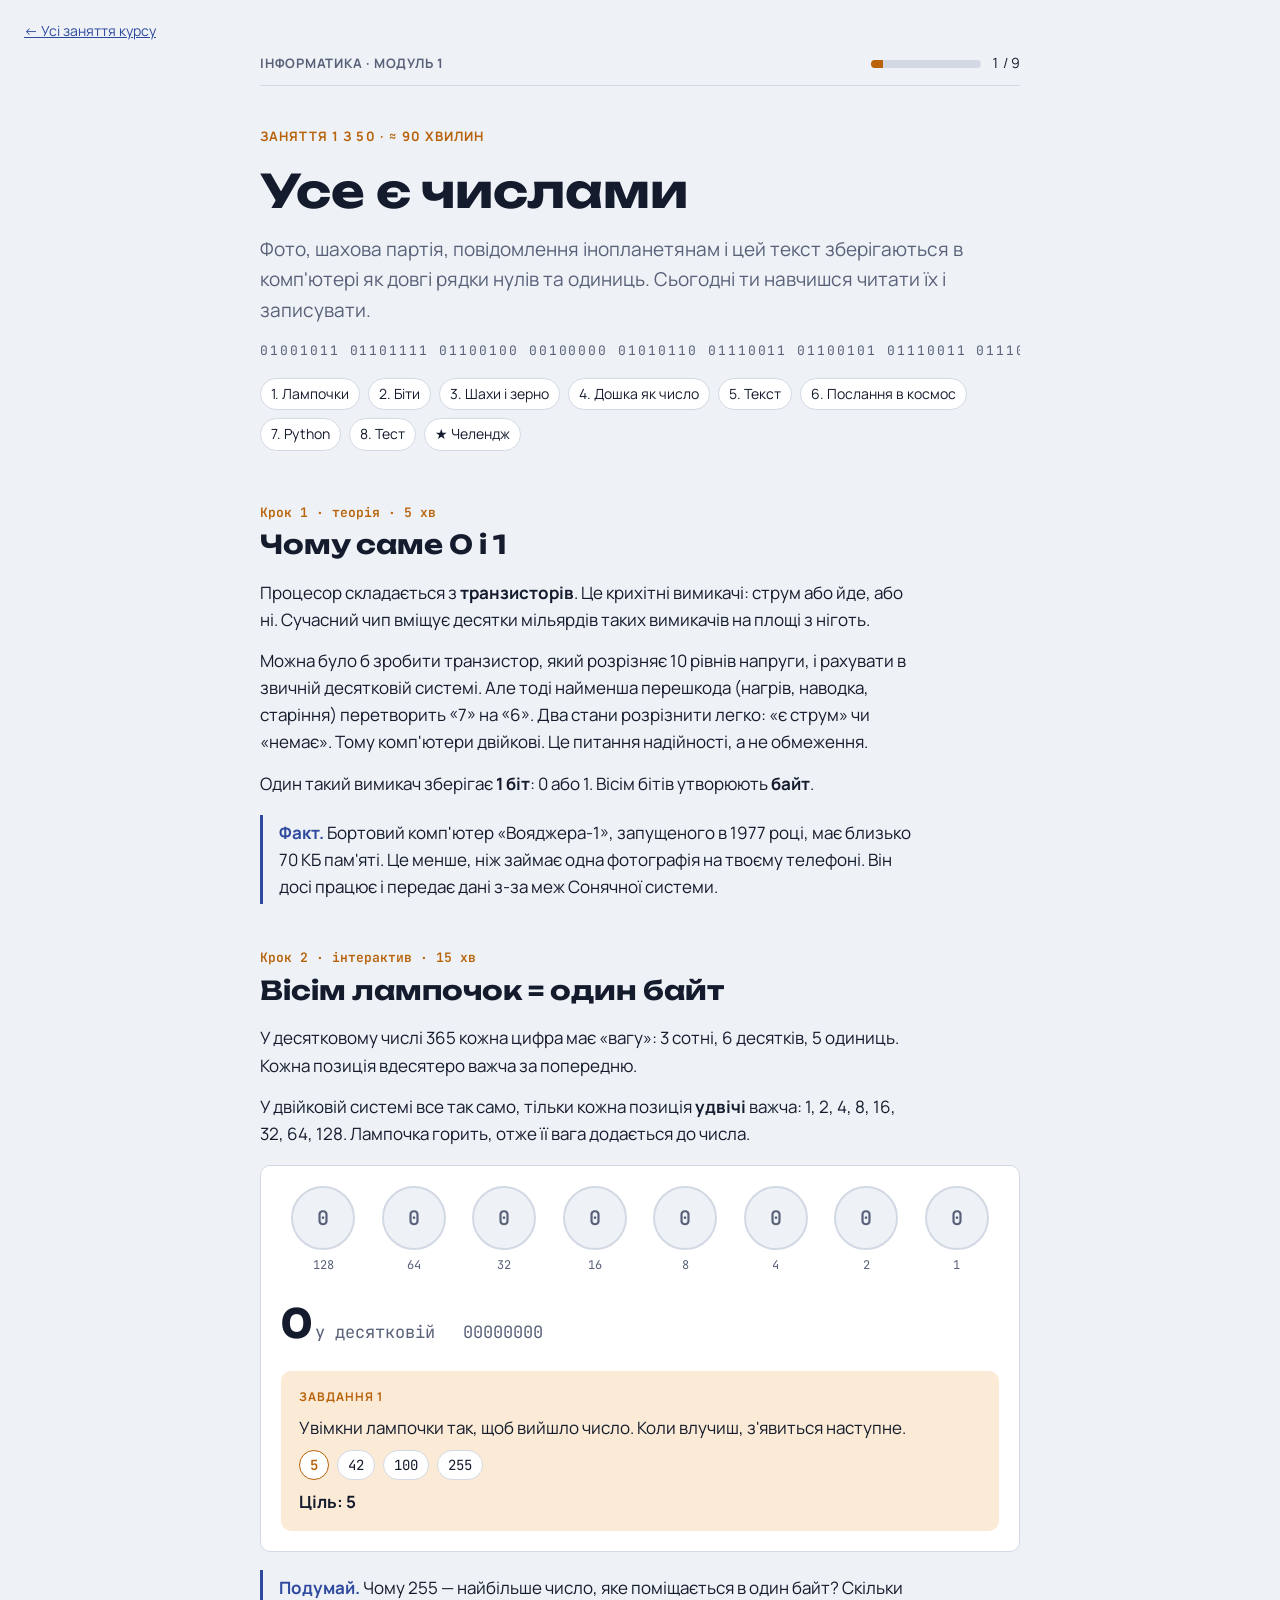
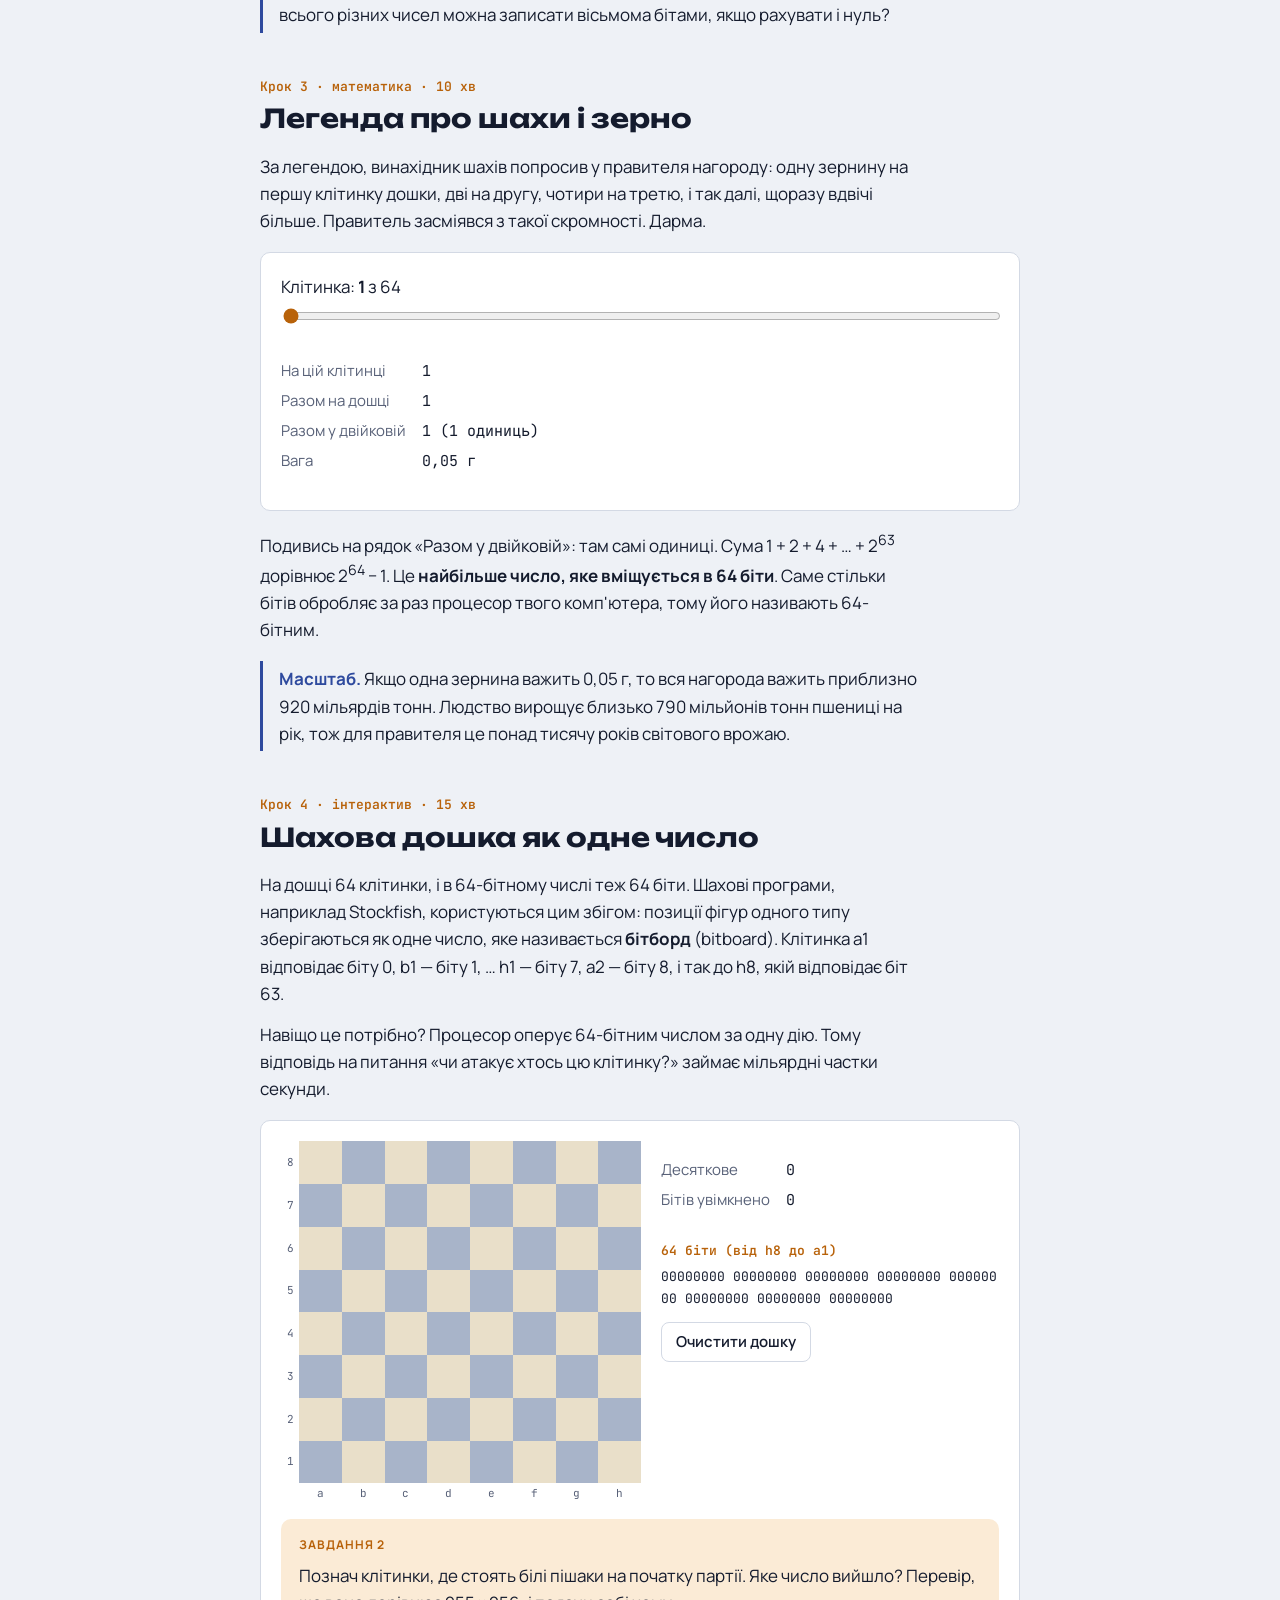
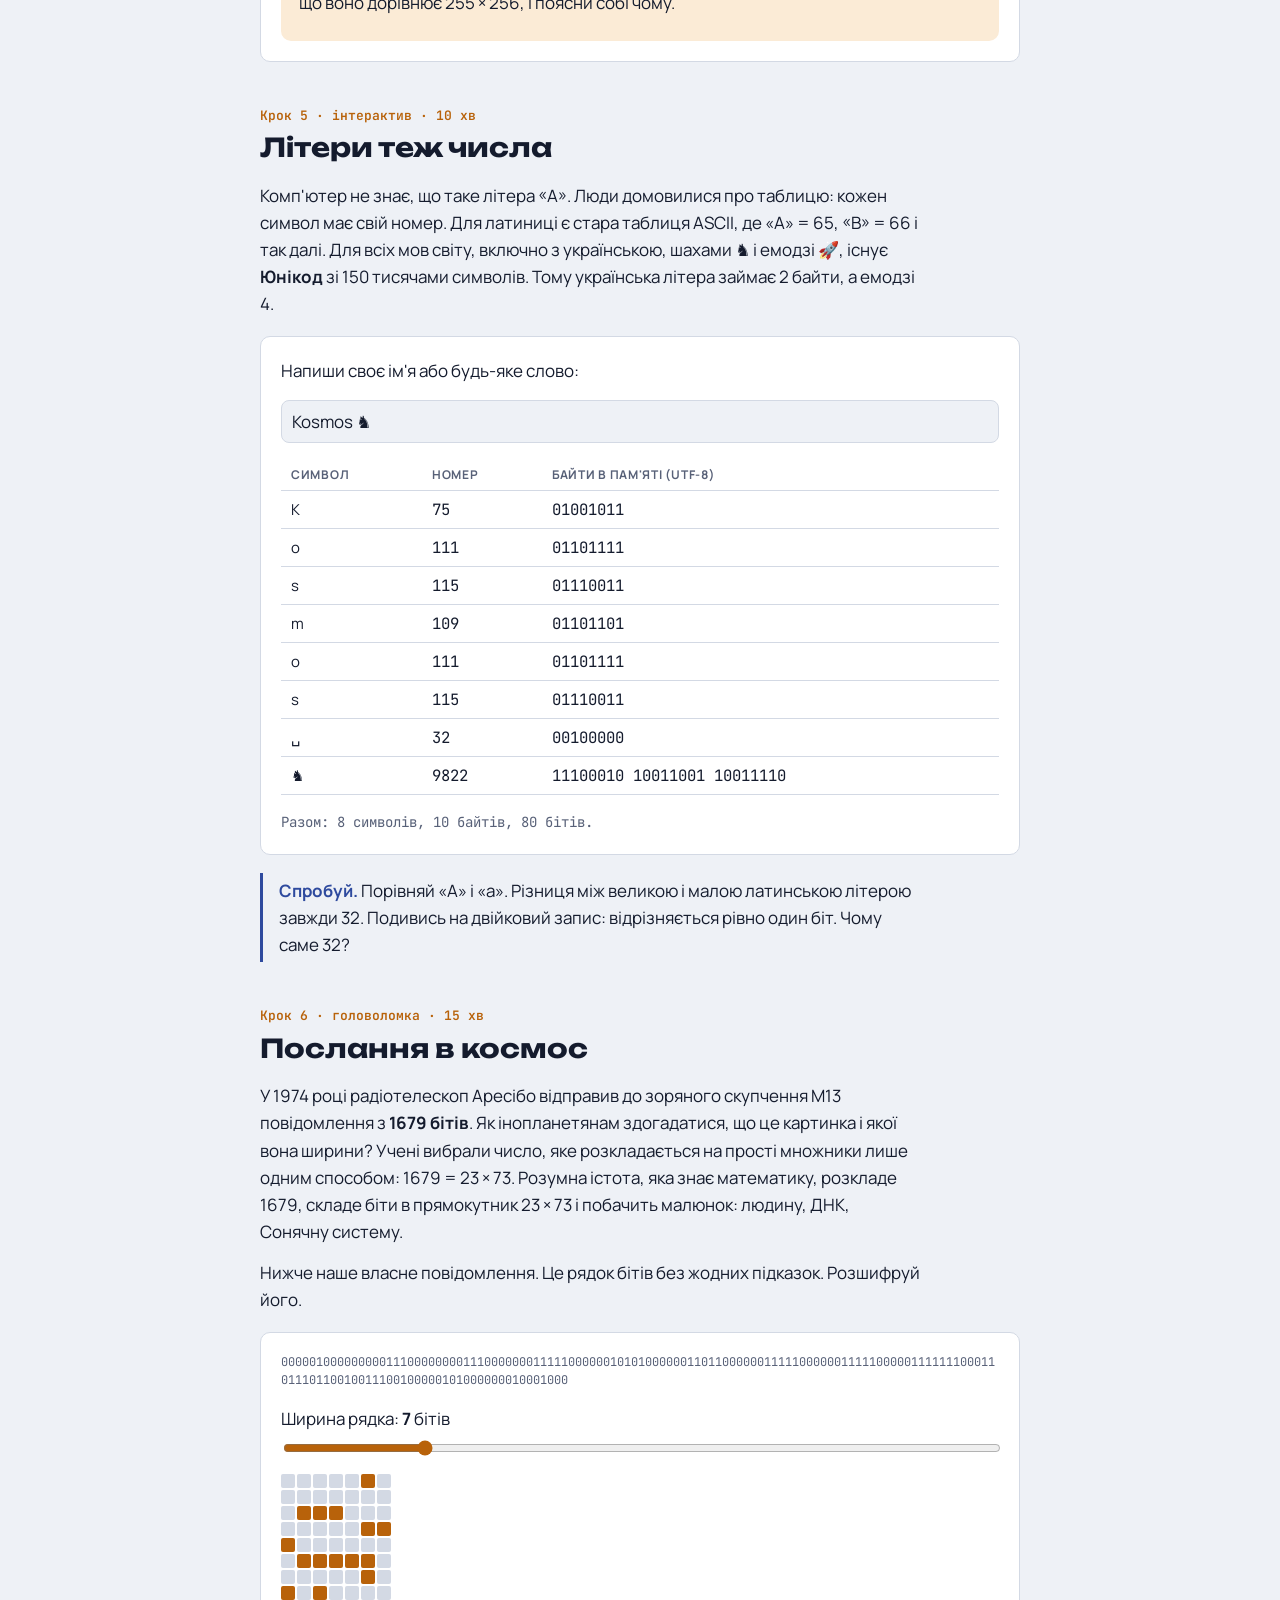
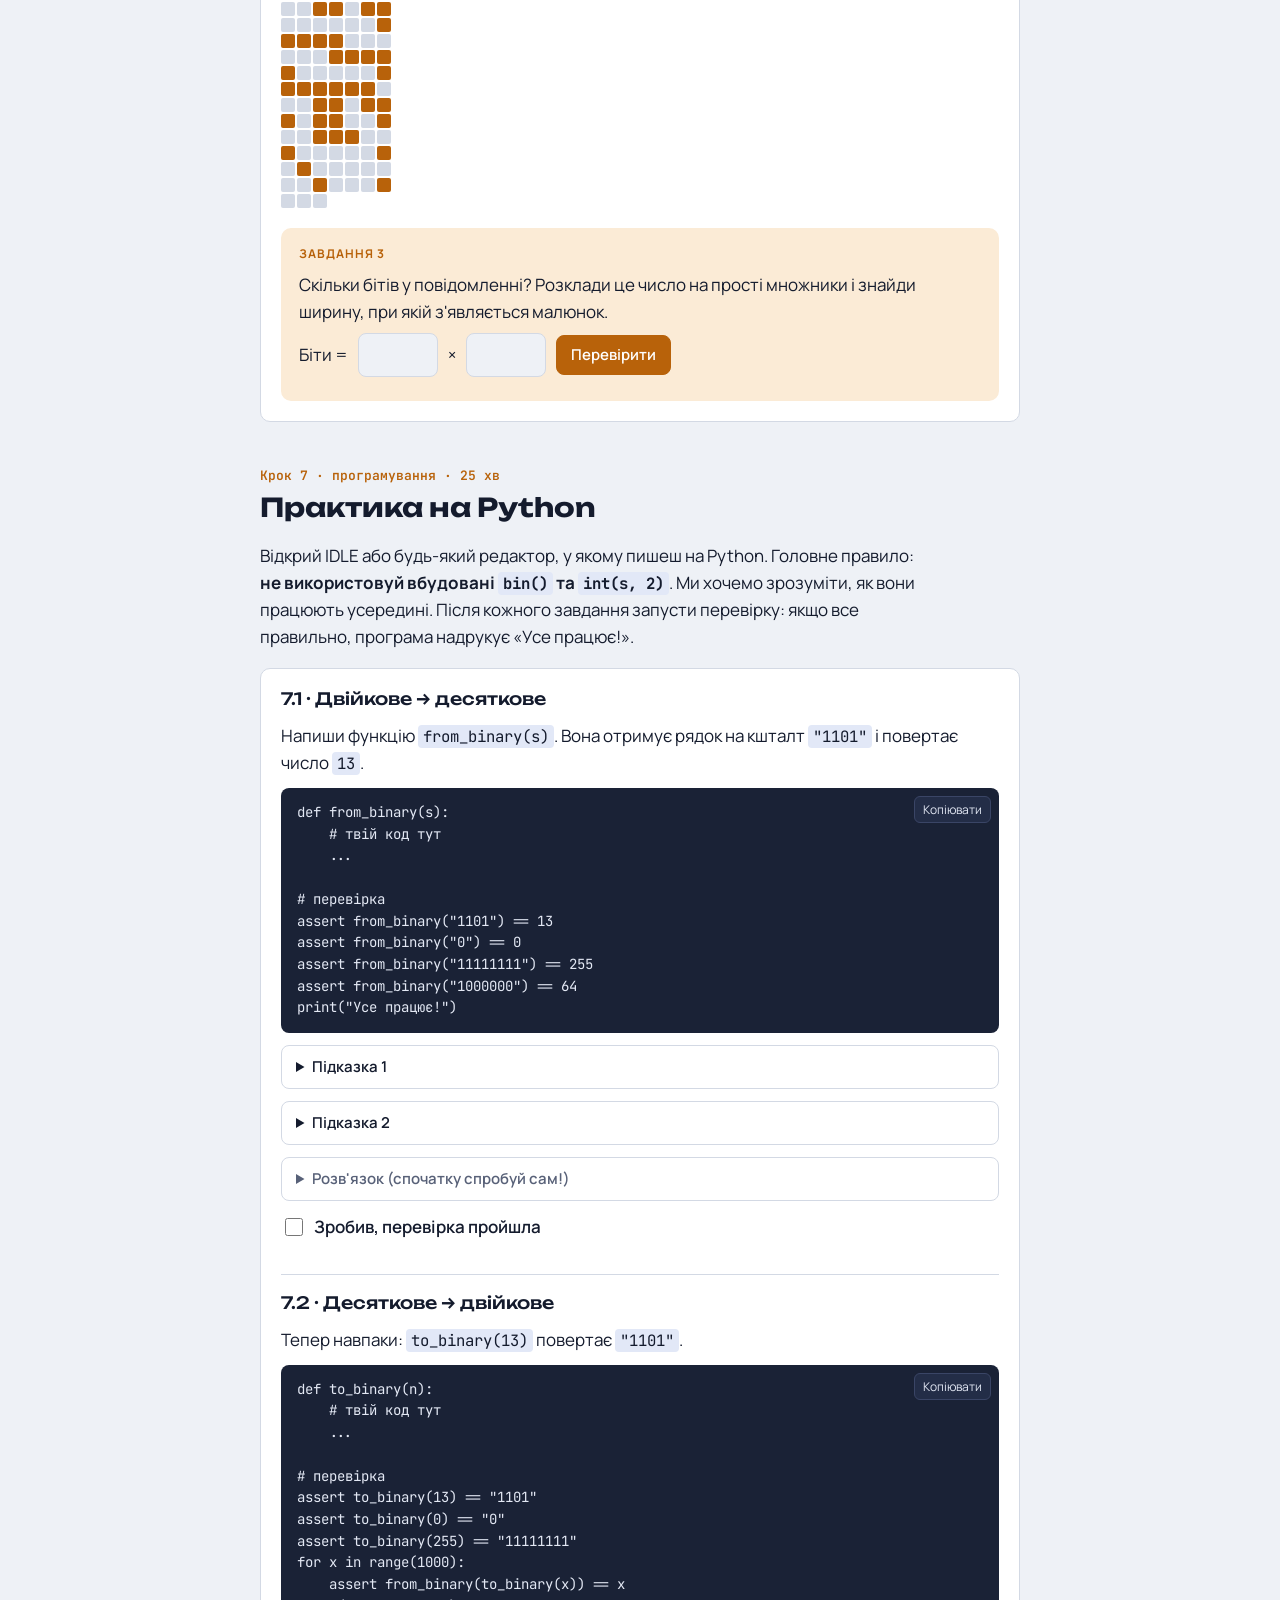
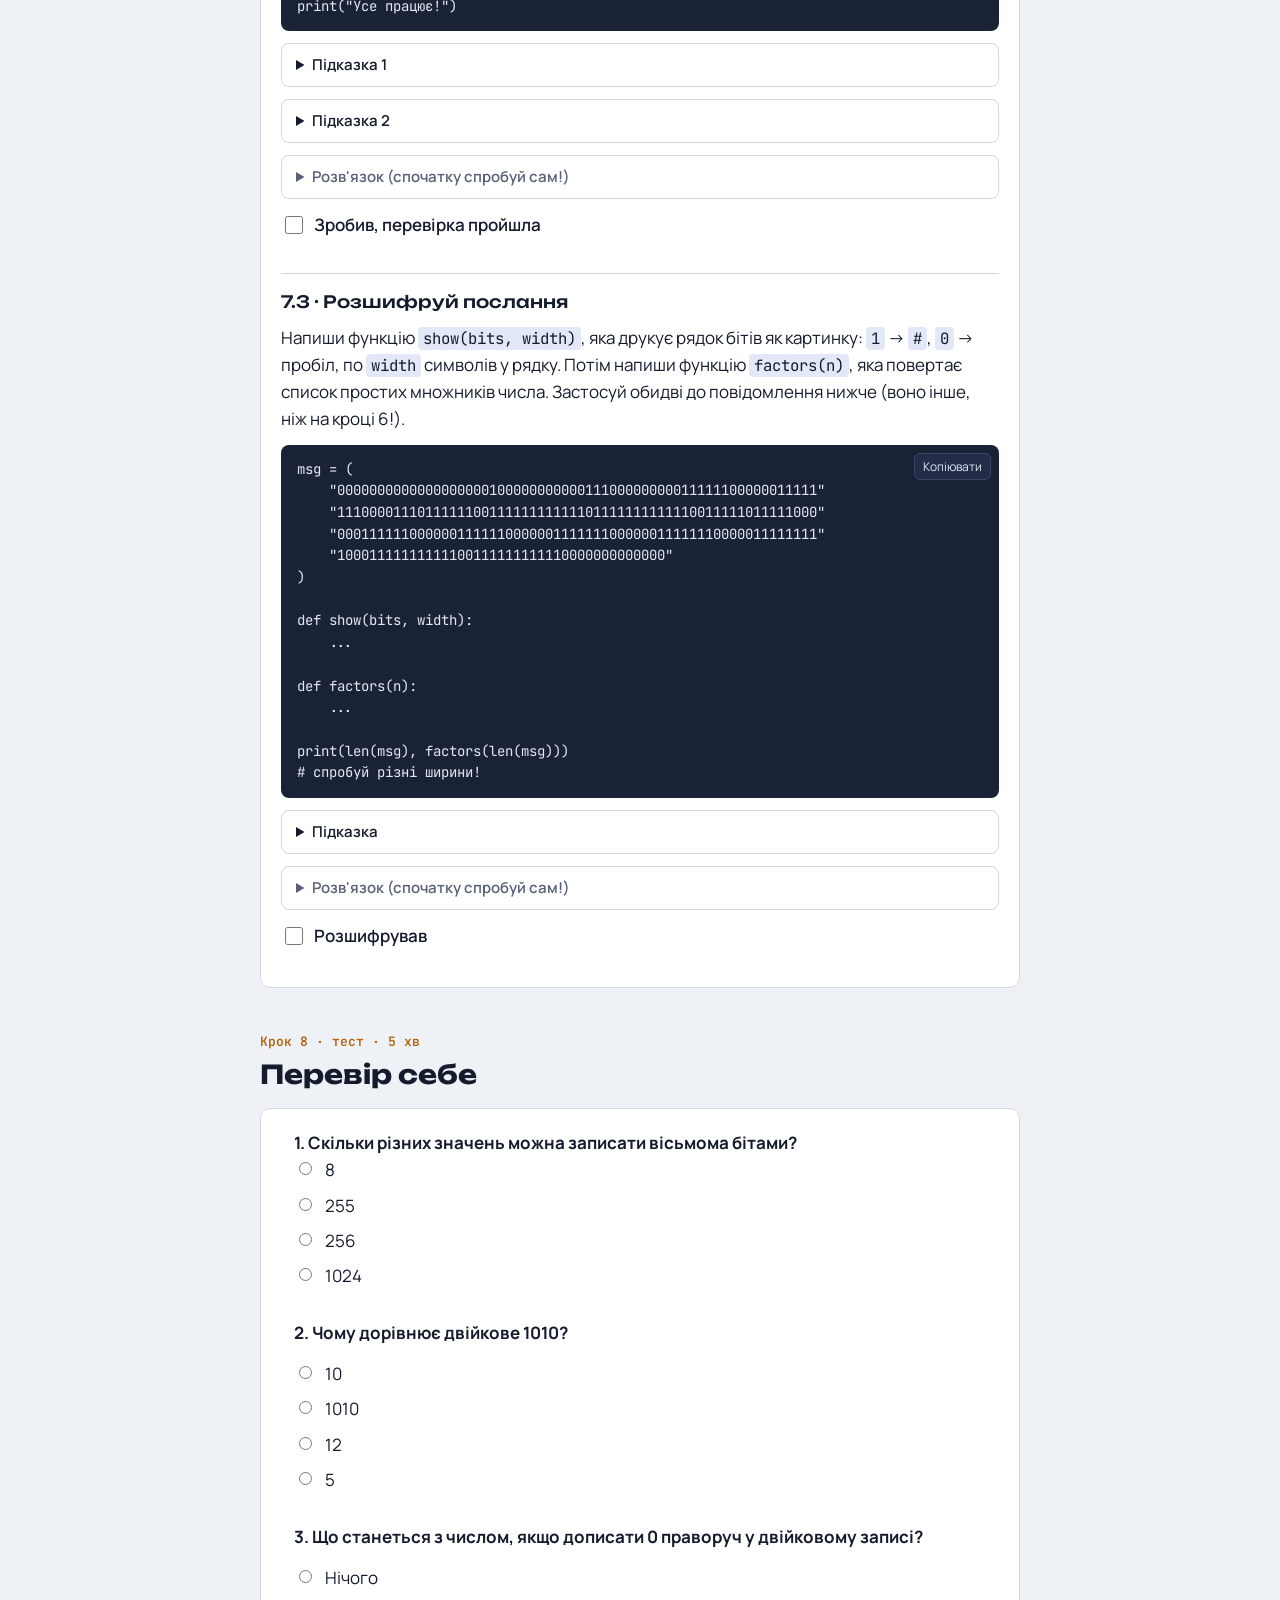
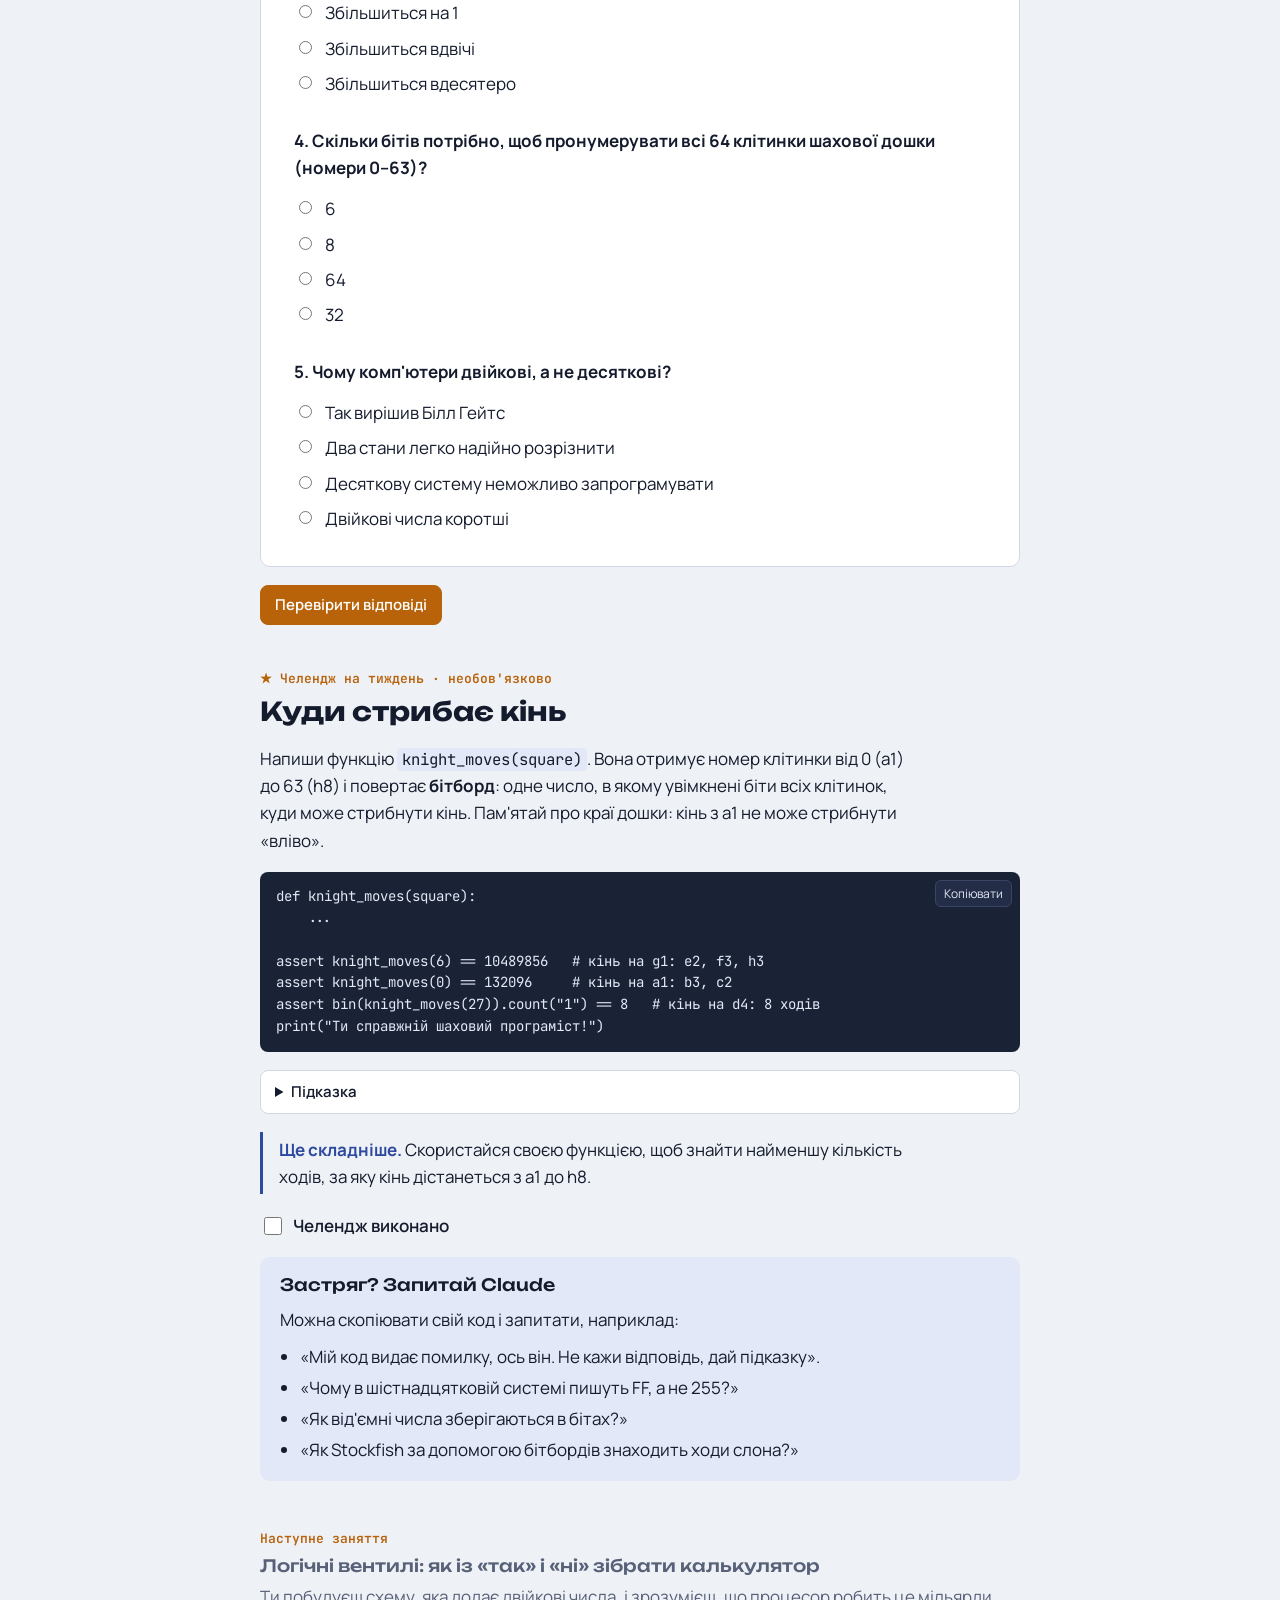
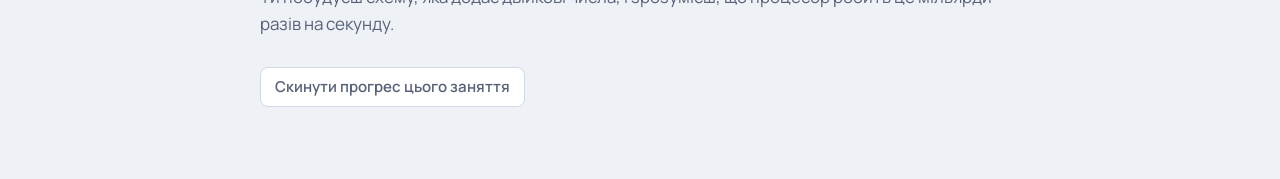
==== commit 17bccaac: "Додати кнопку скидання прогресу в заняття 1 Co-Authored-By: Claude Opus 5.5 <noreply@anthropic.com> " ====
--- a/lessons/01-use-ye-chyslamy.html
+++ b/lessons/01-use-ye-chyslamy.html
@@ -431,6 +431,7 @@
     <span class="step-no">Наступне заняття</span>
     <h3>Логічні вентилі: як із «так» і «ні» зібрати калькулятор</h3>
     <p>Ти побудуєш схему, яка додає двійкові числа, і зрозумієш, що процесор робить це мільярди разів на секунду.</p>
+    <div class="row" style="margin-top:24px"><button class="btn" id="resetBtn" type="button">Скинути прогрес цього заняття</button><span id="resetMsg"></span></div>
   </footer>
 </div>
 
@@ -592,6 +593,12 @@
     const fallback = () => { const r = document.createRange(); r.selectNodeContents(pre); const s = getSelection(); s.removeAllRanges(); s.addRange(r); btn.textContent = "Виділено: Ctrl+C"; };
     try { navigator.clipboard.writeText(pre.textContent).then(ok, fallback); } catch (e) { fallback(); }
   }));
+  const rb = document.getElementById("resetBtn");
+  rb.addEventListener("click", () => {
+    if (rb.dataset.armed) { try { localStorage.removeItem("inf-l1"); } catch (e) {} location.reload(); return; }
+    rb.dataset.armed = "1"; rb.textContent = "Точно скинути? Натисни ще раз";
+    setTimeout(() => { delete rb.dataset.armed; rb.textContent = "Скинути прогрес цього заняття"; }, 4000);
+  });
   renderProg();
 })();
 </script>
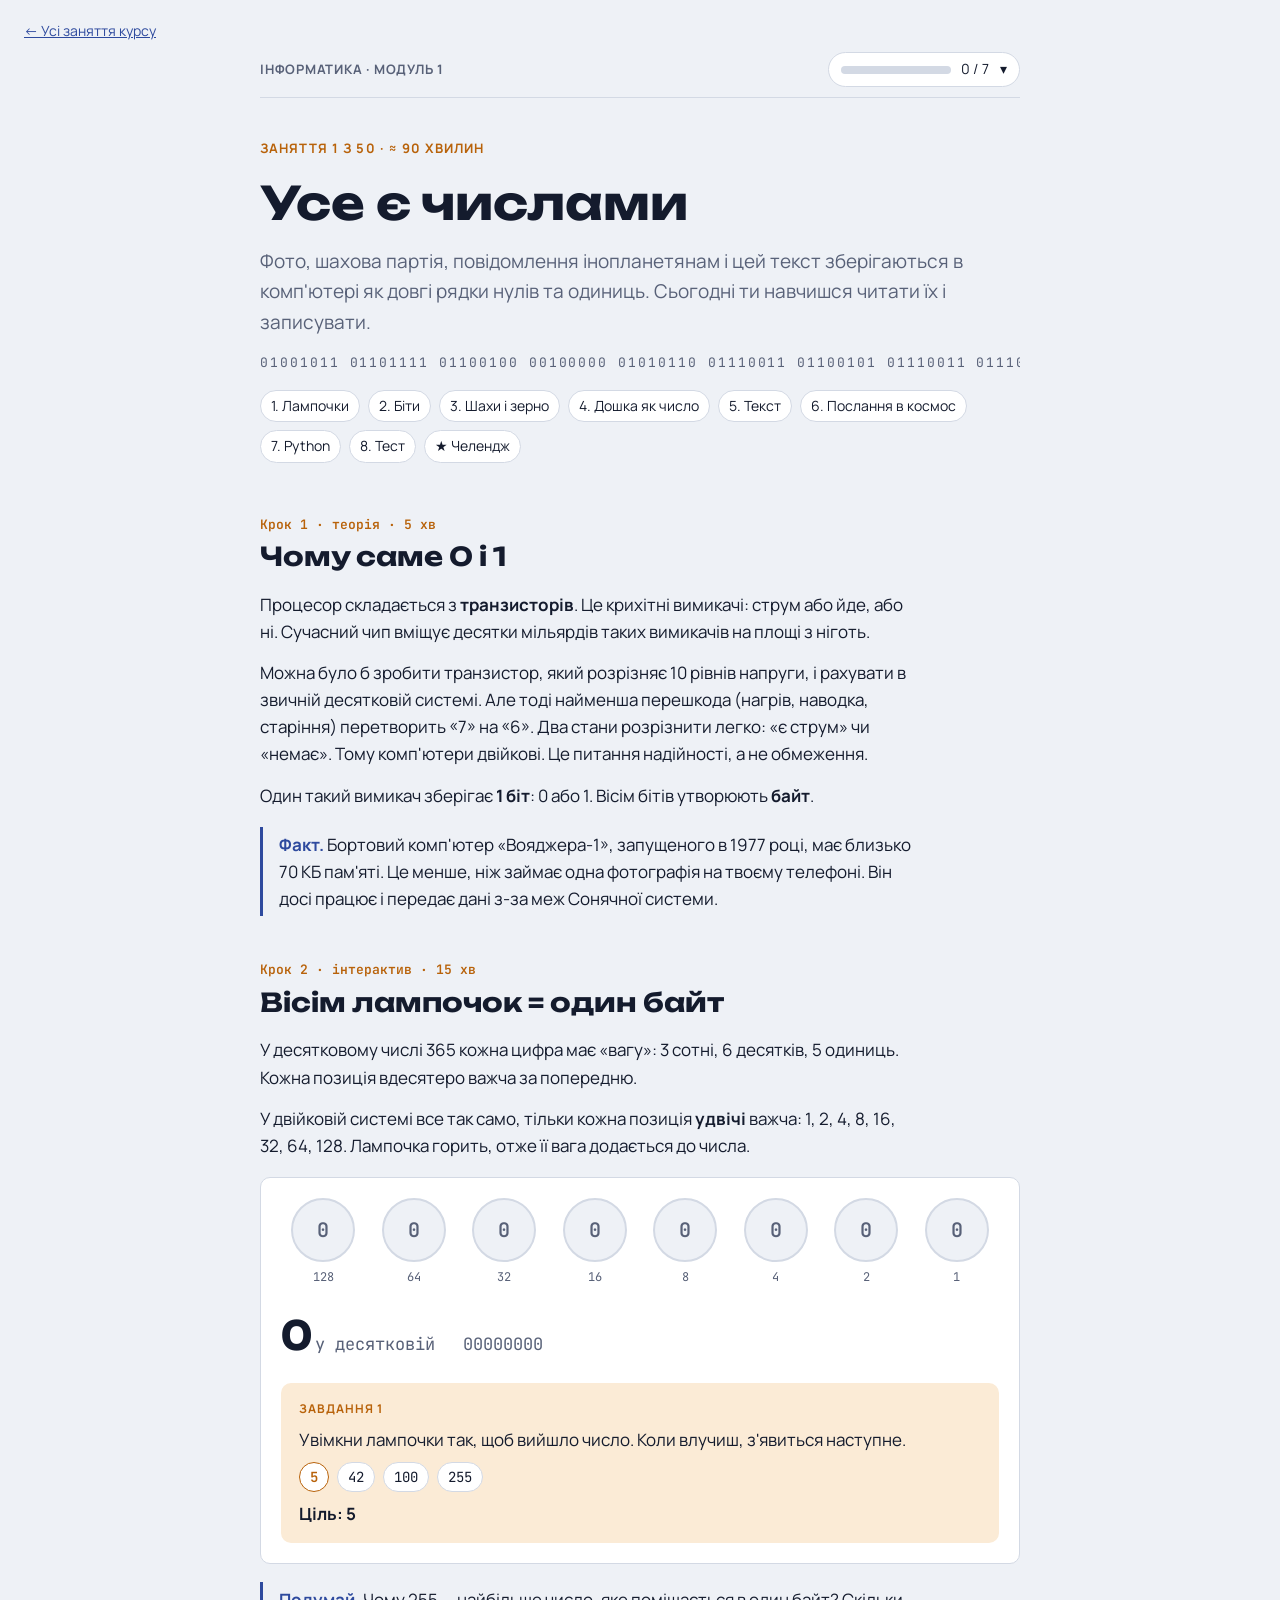
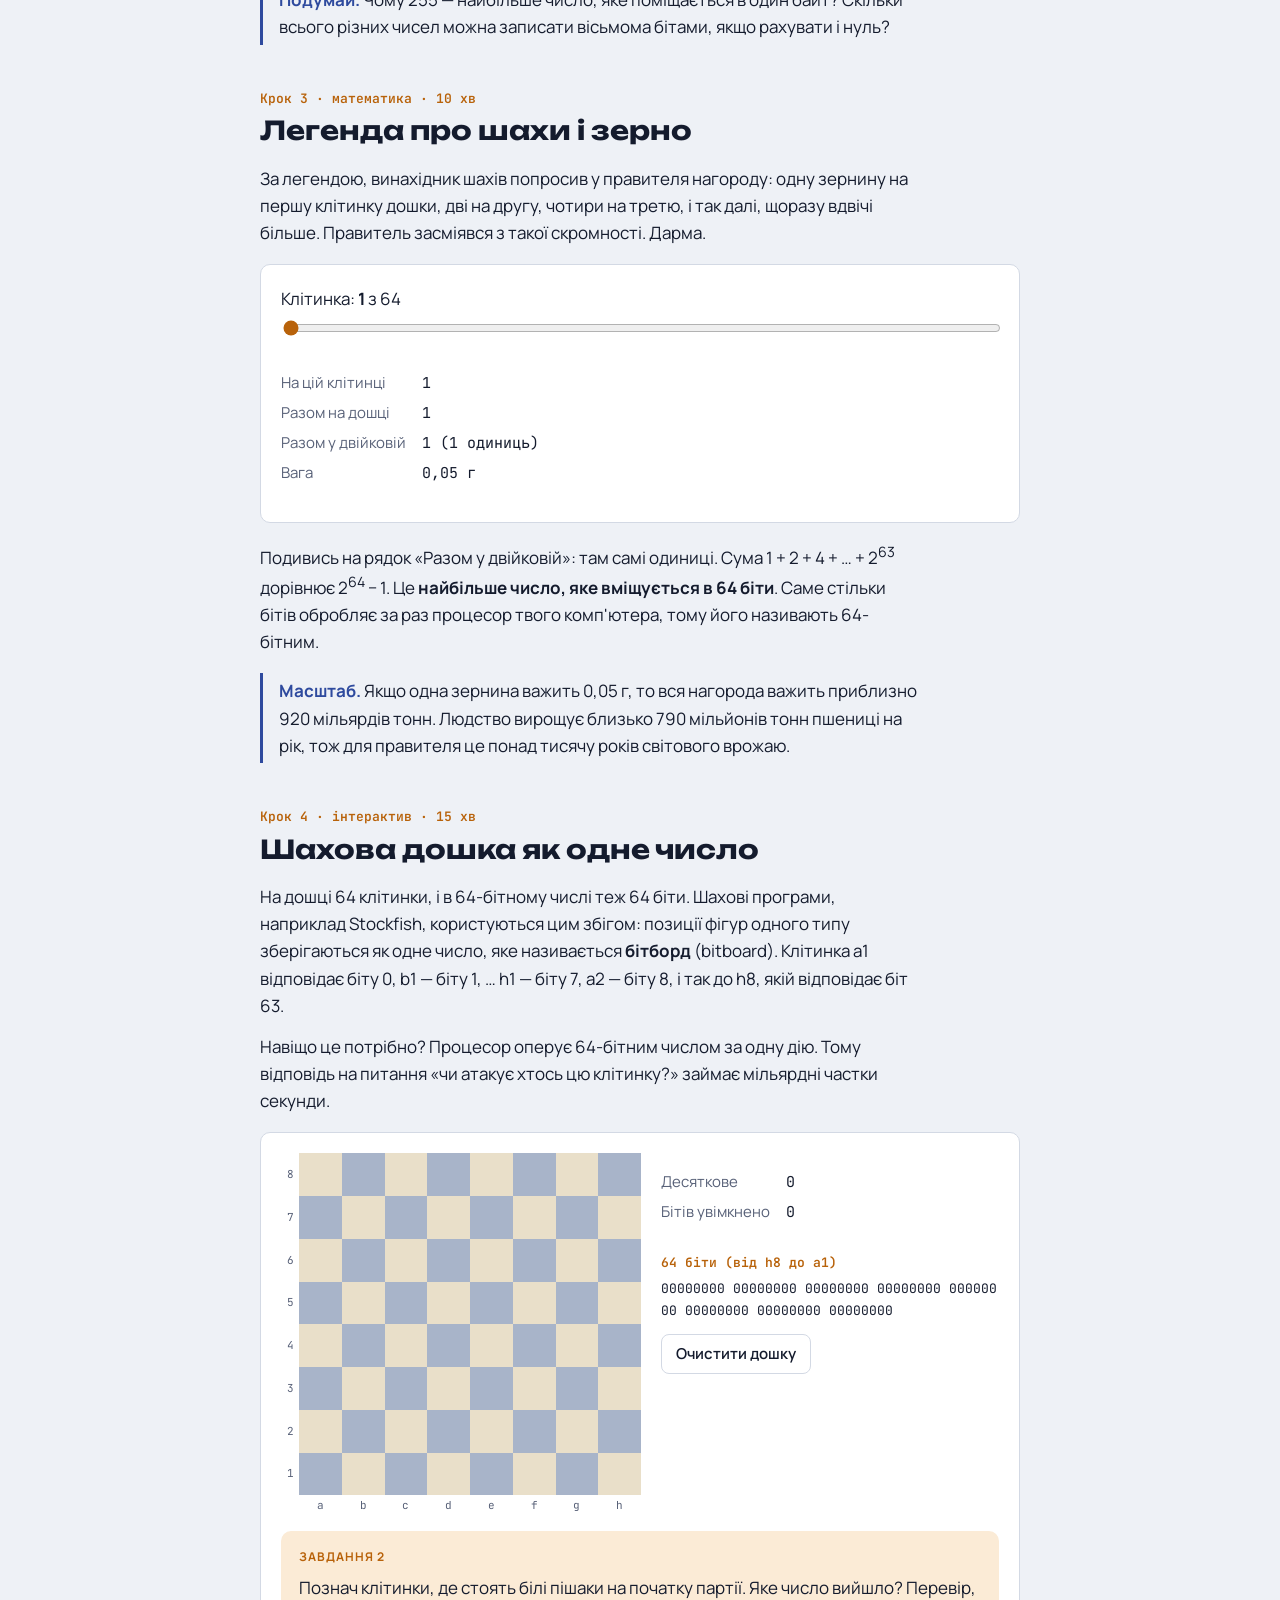
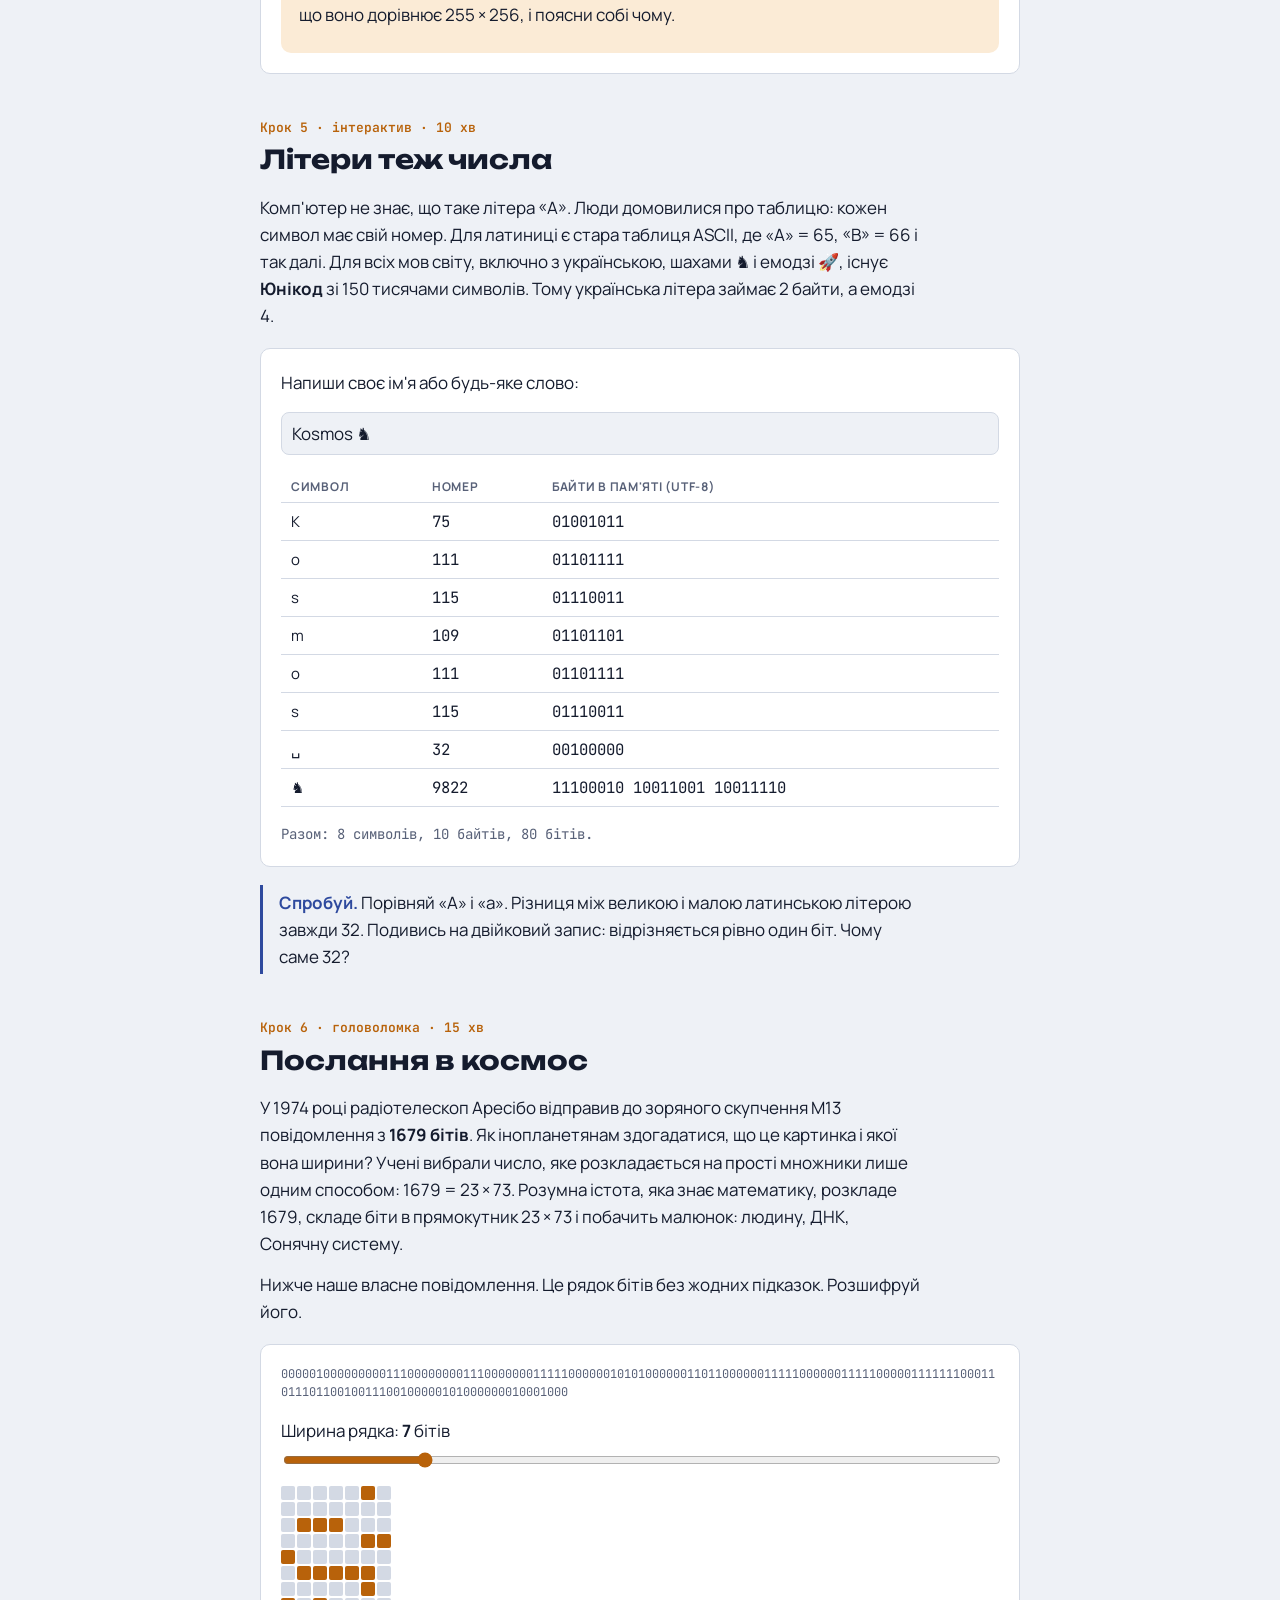
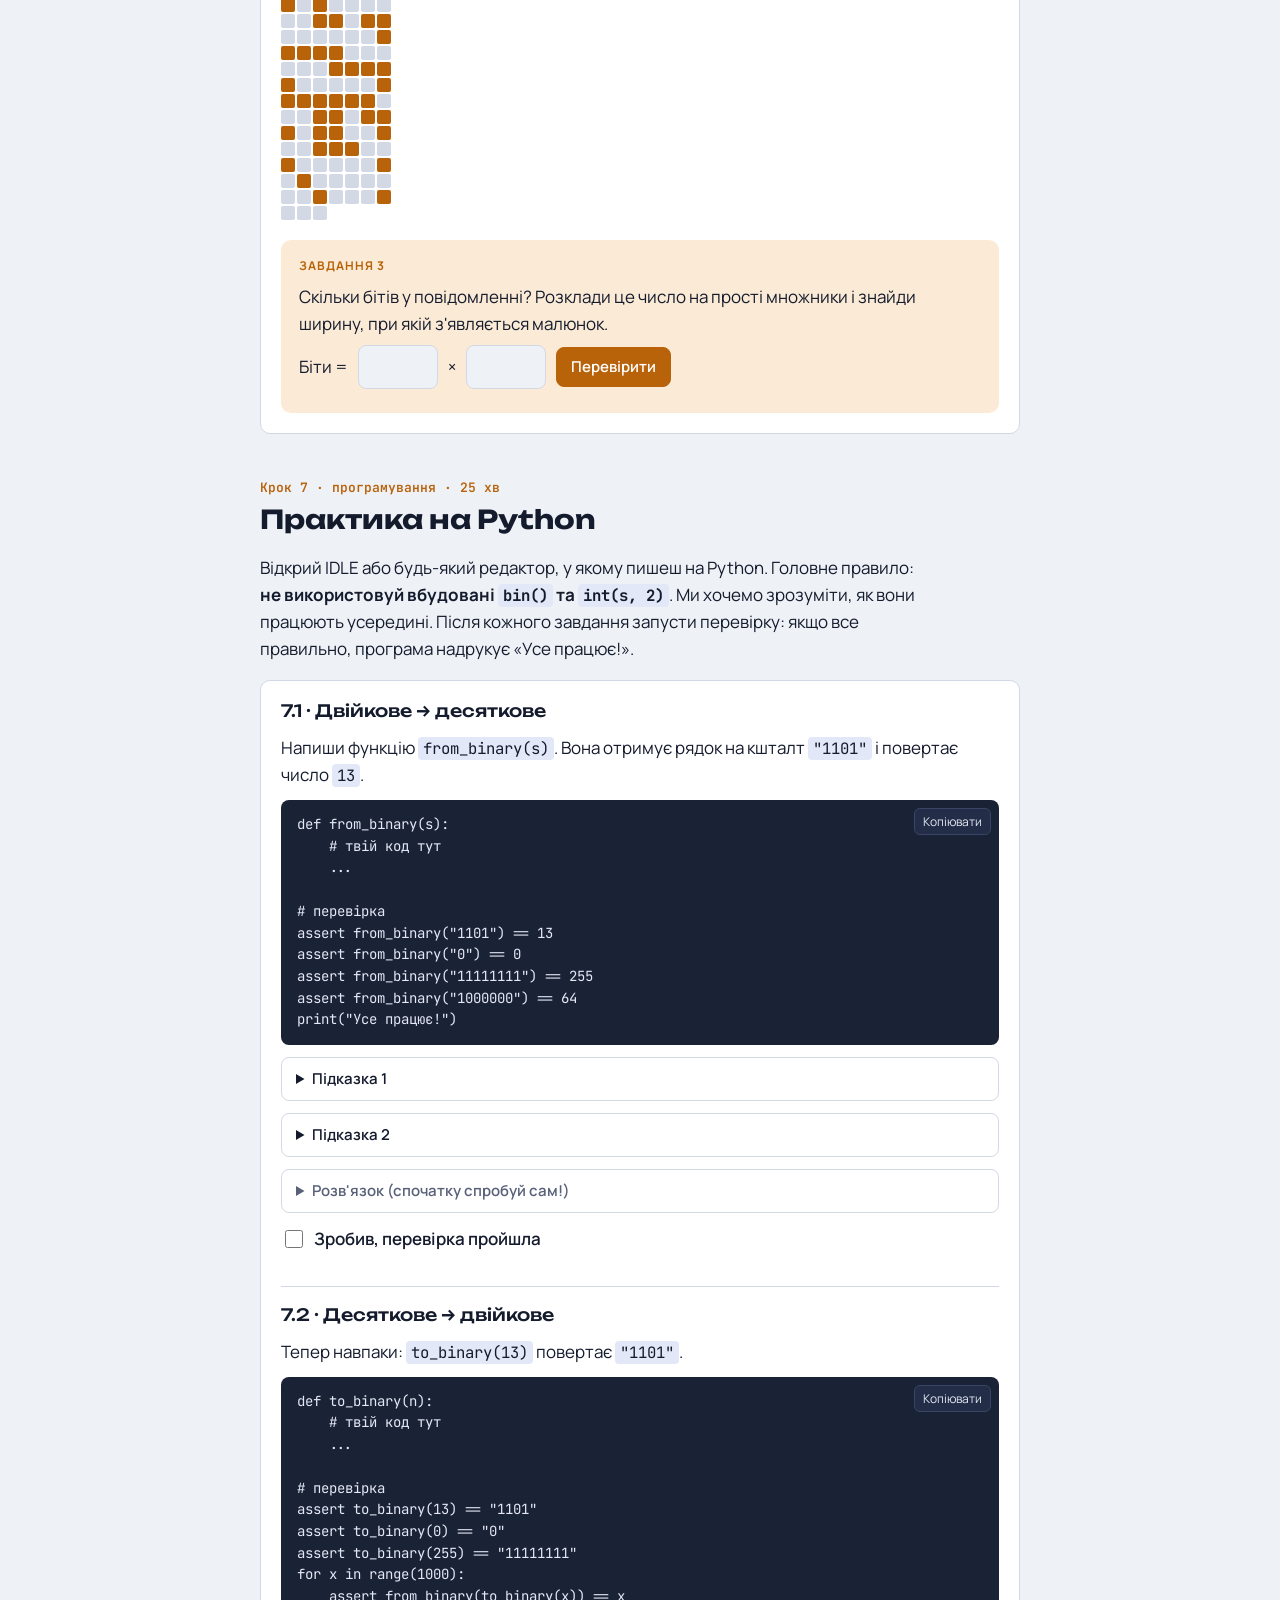
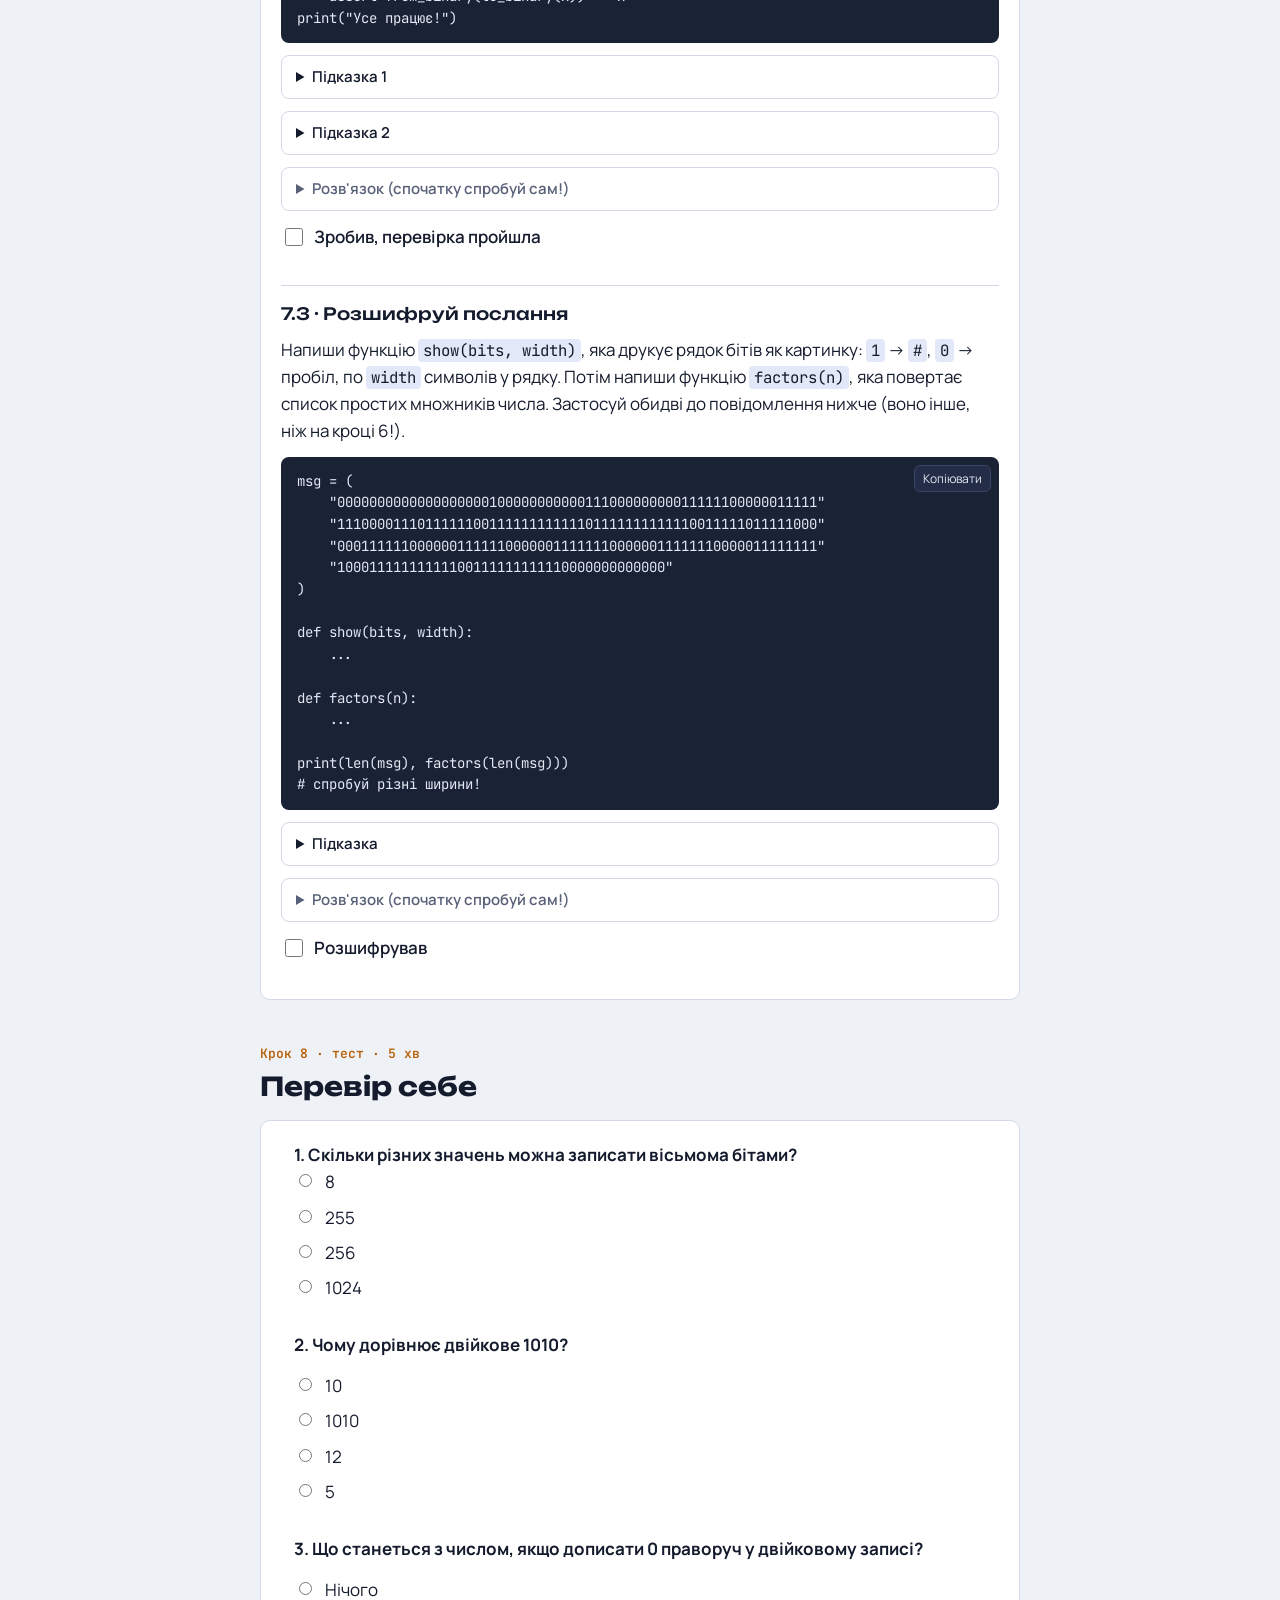
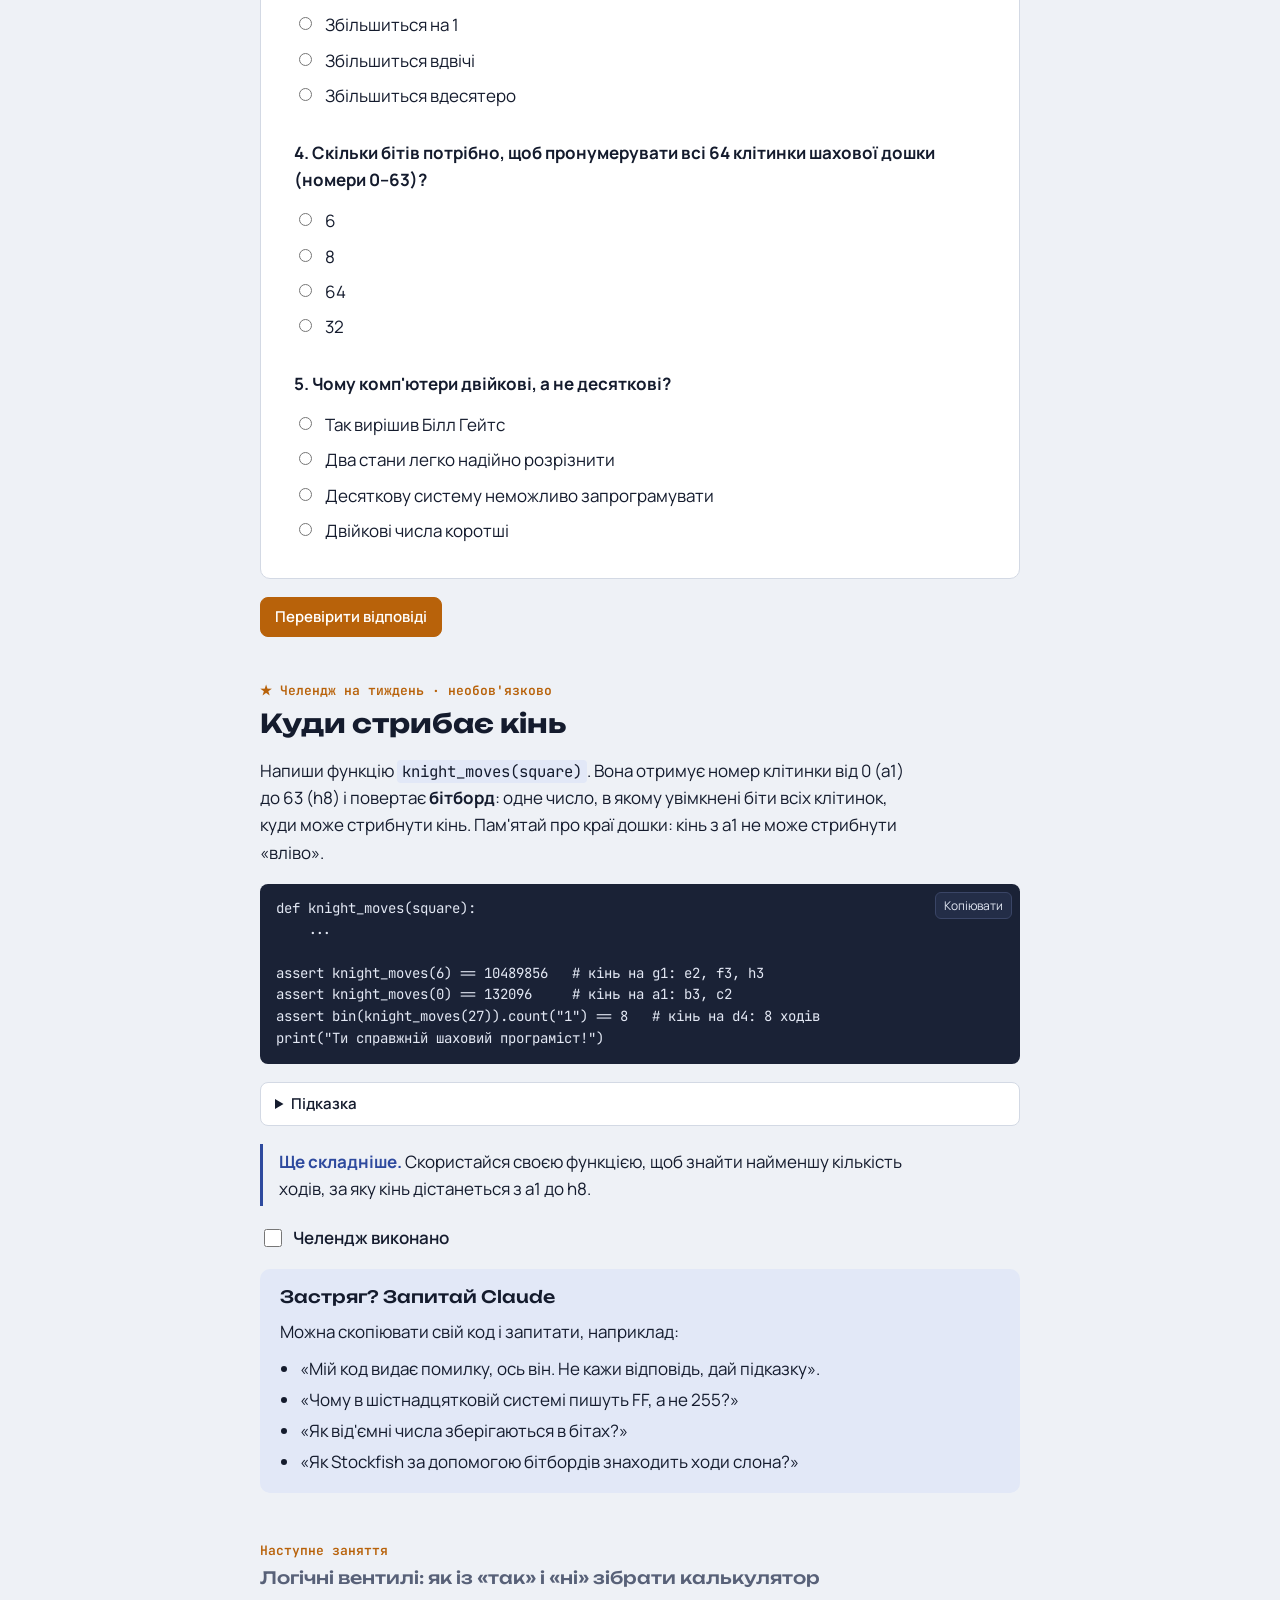
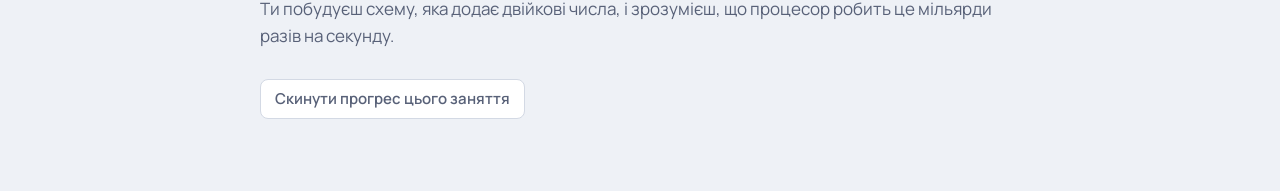
==== commit 3ae343b2: "Заняття 1: список того, що залишилось, челендж не обов'язковий Co-Authored-By: Claude Opus 5.5 <nore" ====
--- a/lessons/01-use-ye-chyslamy.html
+++ b/lessons/01-use-ye-chyslamy.html
@@ -50,6 +50,13 @@
 body::before { content: ""; position: fixed; inset: 0 0 auto; height: env(safe-area-inset-top, 0px); z-index: 10; background: var(--bg); }
 .course { font-size: 13px; letter-spacing: 0.06em; text-transform: uppercase; color: var(--muted); font-weight: 700; }
 .prog { display: flex; align-items: center; gap: 10px; font-size: 14px; font-variant-numeric: tabular-nums; white-space: nowrap; }
+button.prog { border: 1px solid var(--line); background: var(--surface); border-radius: 999px; padding: 5px 12px; cursor: pointer; }
+.todo { position: sticky; top: calc(env(safe-area-inset-top, 0px) + 52px); z-index: 4; background: var(--surface); border: 1px solid var(--line); border-radius: 10px; padding: 14px 18px; display: grid; gap: 6px; margin-top: 8px; box-shadow: 0 8px 24px rgba(0,0,0,.12); }
+.todo[hidden] { display: none; }
+.todo a { color: var(--ink); text-decoration: none; display: flex; gap: 10px; align-items: baseline; }
+.todo a:hover span:last-child { text-decoration: underline; }
+.todo .ok { color: var(--ok); } .todo .no { color: var(--muted); }
+.todo .hd { font-weight: 700; }
 .prog-bar { width: 110px; height: 8px; border-radius: 4px; background: var(--line); overflow: hidden; }
 .prog-bar i { display: block; height: 100%; width: 0; background: var(--accent); transition: width .4s; }
 
@@ -165,8 +172,9 @@
 <div class="wrap">
   <div class="topbar">
     <span class="course">Інформатика · Модуль 1</span>
-    <span class="prog"><span class="prog-bar"><i id="progBar"></i></span><span id="progTxt">0 / 9</span></span>
+    <button class="prog" id="progBtn" type="button" aria-expanded="false" aria-controls="todo"><span class="prog-bar"><i id="progBar"></i></span><span id="progTxt">0 / 7</span><span aria-hidden="true">▾</span></button>
   </div>
+  <div class="todo" id="todo" hidden></div>
 
   <header class="hero">
     <span class="eyebrow">Заняття 1 з 50 · ≈ 90 хвилин</span>
@@ -437,14 +445,22 @@
 
 <script>
 (() => {
-  const TASKS = ["bits", "pawns", "msg", "p1", "p2", "p3", "quiz", "ch", "read"];
+  const TASKS = ["bits", "pawns", "msg", "p1", "p2", "p3", "quiz"];
+  const LABELS = { bits: ["s2", "Завдання 1: зібрати числа з лампочок"], pawns: ["s4", "Завдання 2: білі пішаки на бітборді"],
+    msg: ["s6", "Завдання 3: розкласти довжину послання на множники"], p1: ["s7", "Python 7.1: from_binary (відміть галочку)"],
+    p2: ["s7", "Python 7.2: to_binary (відміть галочку)"], p3: ["s7", "Python 7.3: розшифрувати послання (відміть галочку)"],
+    quiz: ["s8", "Тест: щонайменше 4 з 5"], ch: ["s9", "★ Челендж (необов'язково)"] };
   const SECTION_OF = { bits: "s2", pawns: "s4", msg: "s6", p1: "s7", p2: "s7", p3: "s7", quiz: "s8", ch: "s9" };
   let done = {};
   try { done = JSON.parse(localStorage.getItem("inf-l1") || "{}") || {}; } catch (e) { done = {}; }
+  delete done.read;
   const save = () => { try { localStorage.setItem("inf-l1", JSON.stringify(done)); } catch (e) {} };
   function mark(t, v = true) { done[t] = v; done._n = TASKS.filter(x => done[x]).length; done._total = TASKS.length; save(); renderProg(); }
   function renderProg() {
     const n = TASKS.filter(t => done[t]).length;
+    done._n = n; done._total = TASKS.length; save();
+    document.getElementById("todo").innerHTML = '<span class="hd">' + (n === TASKS.length ? "Заняття пройдено! Залишився тільки челендж ★, якщо хочеш." : "Що ще залишилось:") + "</span>" +
+      Object.entries(LABELS).map(([t, [sec, txt]]) => `<a href="#${sec}"><span class="${done[t] ? "ok" : "no"}">${done[t] ? "✓" : "○"}</span><span>${txt}</span></a>`).join("");
     document.getElementById("progTxt").textContent = n + " / " + TASKS.length;
     document.getElementById("progBar").style.width = (n / TASKS.length * 100) + "%";
     const secDone = {};
@@ -452,8 +468,9 @@
     document.querySelectorAll("#plan a").forEach(a => { const s = a.getAttribute("href").slice(1); a.classList.toggle("done", !!secDone[s]); });
   }
   // reading the theory counts once the student reaches step 6
-  const io = "IntersectionObserver" in window ? new IntersectionObserver(es => { es.forEach(e => { if (e.isIntersecting && !done.read) mark("read"); }); }) : null;
-  if (io) io.observe(document.getElementById("s6"));
+  const pb = document.getElementById("progBtn"), todo = document.getElementById("todo");
+  pb.addEventListener("click", () => { todo.hidden = !todo.hidden; pb.setAttribute("aria-expanded", String(!todo.hidden)); });
+  todo.addEventListener("click", e => { if (e.target.closest("a")) { todo.hidden = true; pb.setAttribute("aria-expanded", "false"); } });
 
   /* ---- bits ---- */
   const bitsEl = document.getElementById("bits"), bits = Array(8).fill(0);
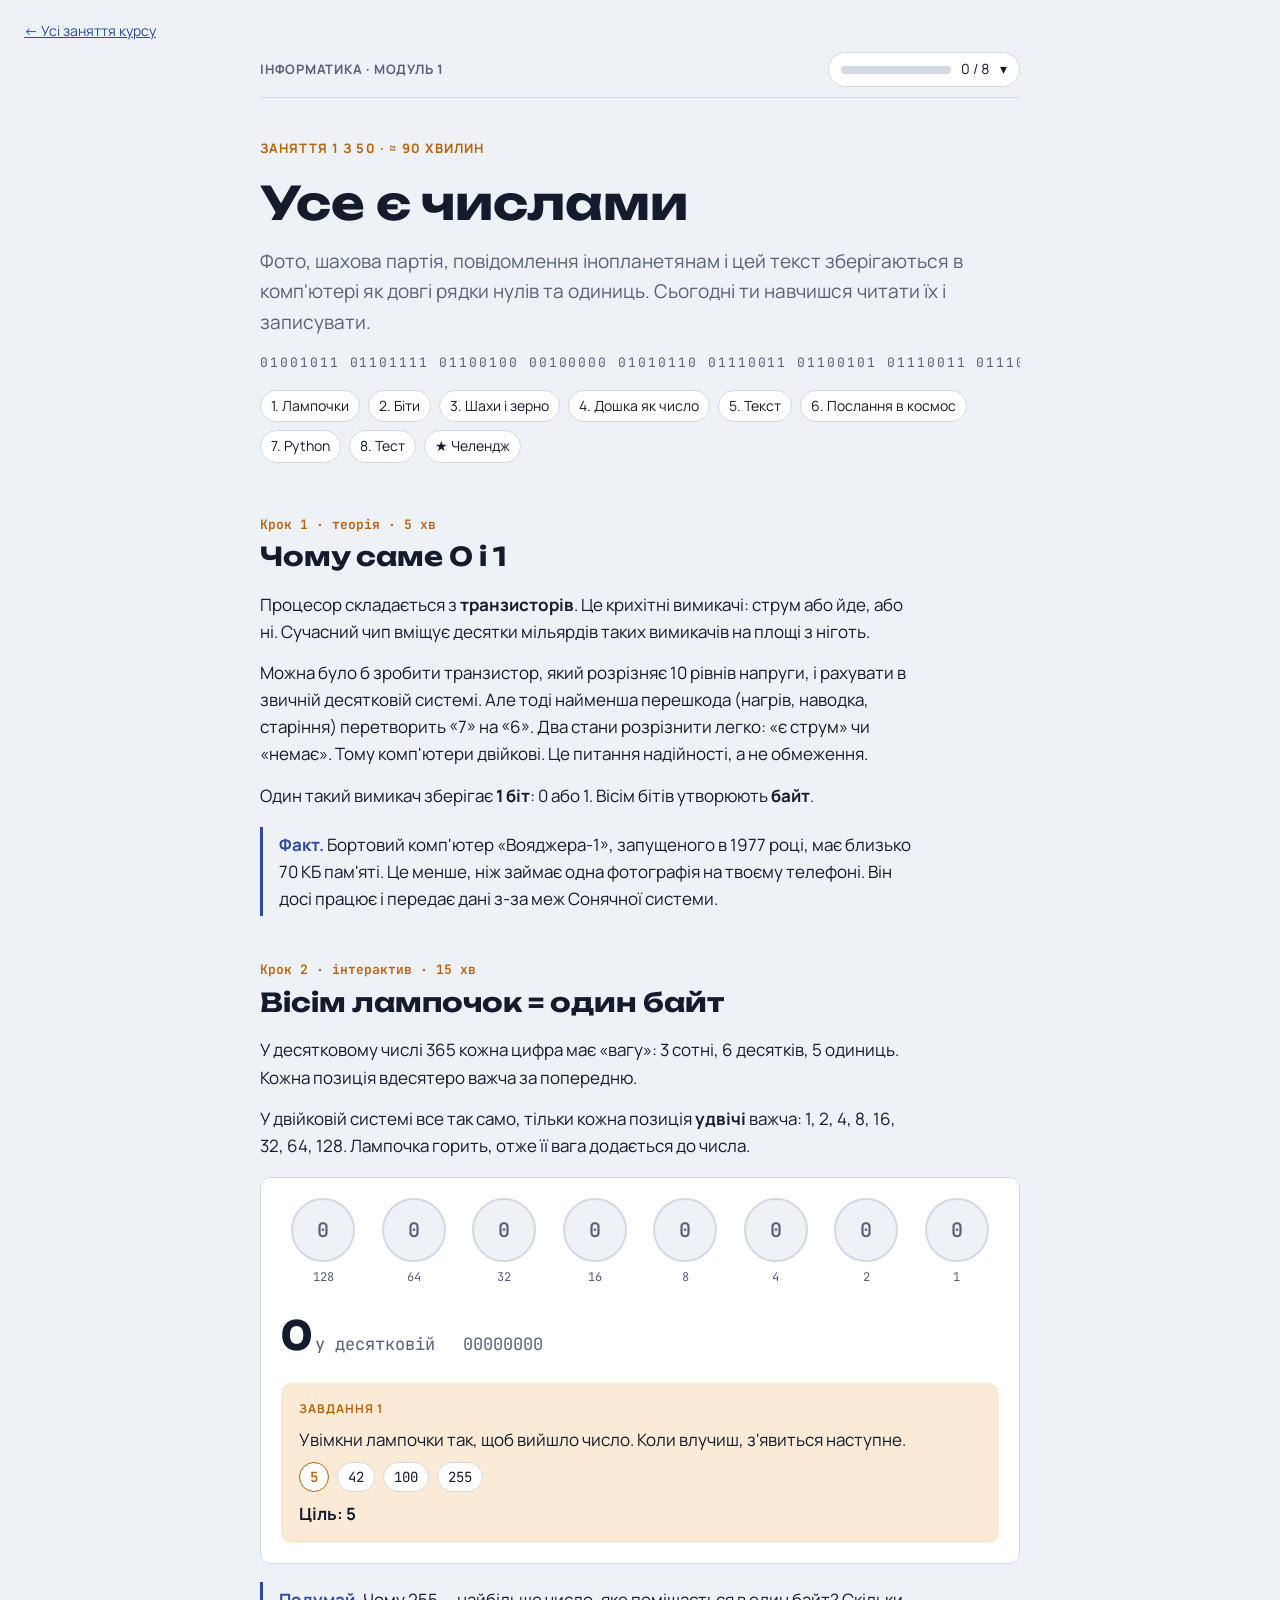
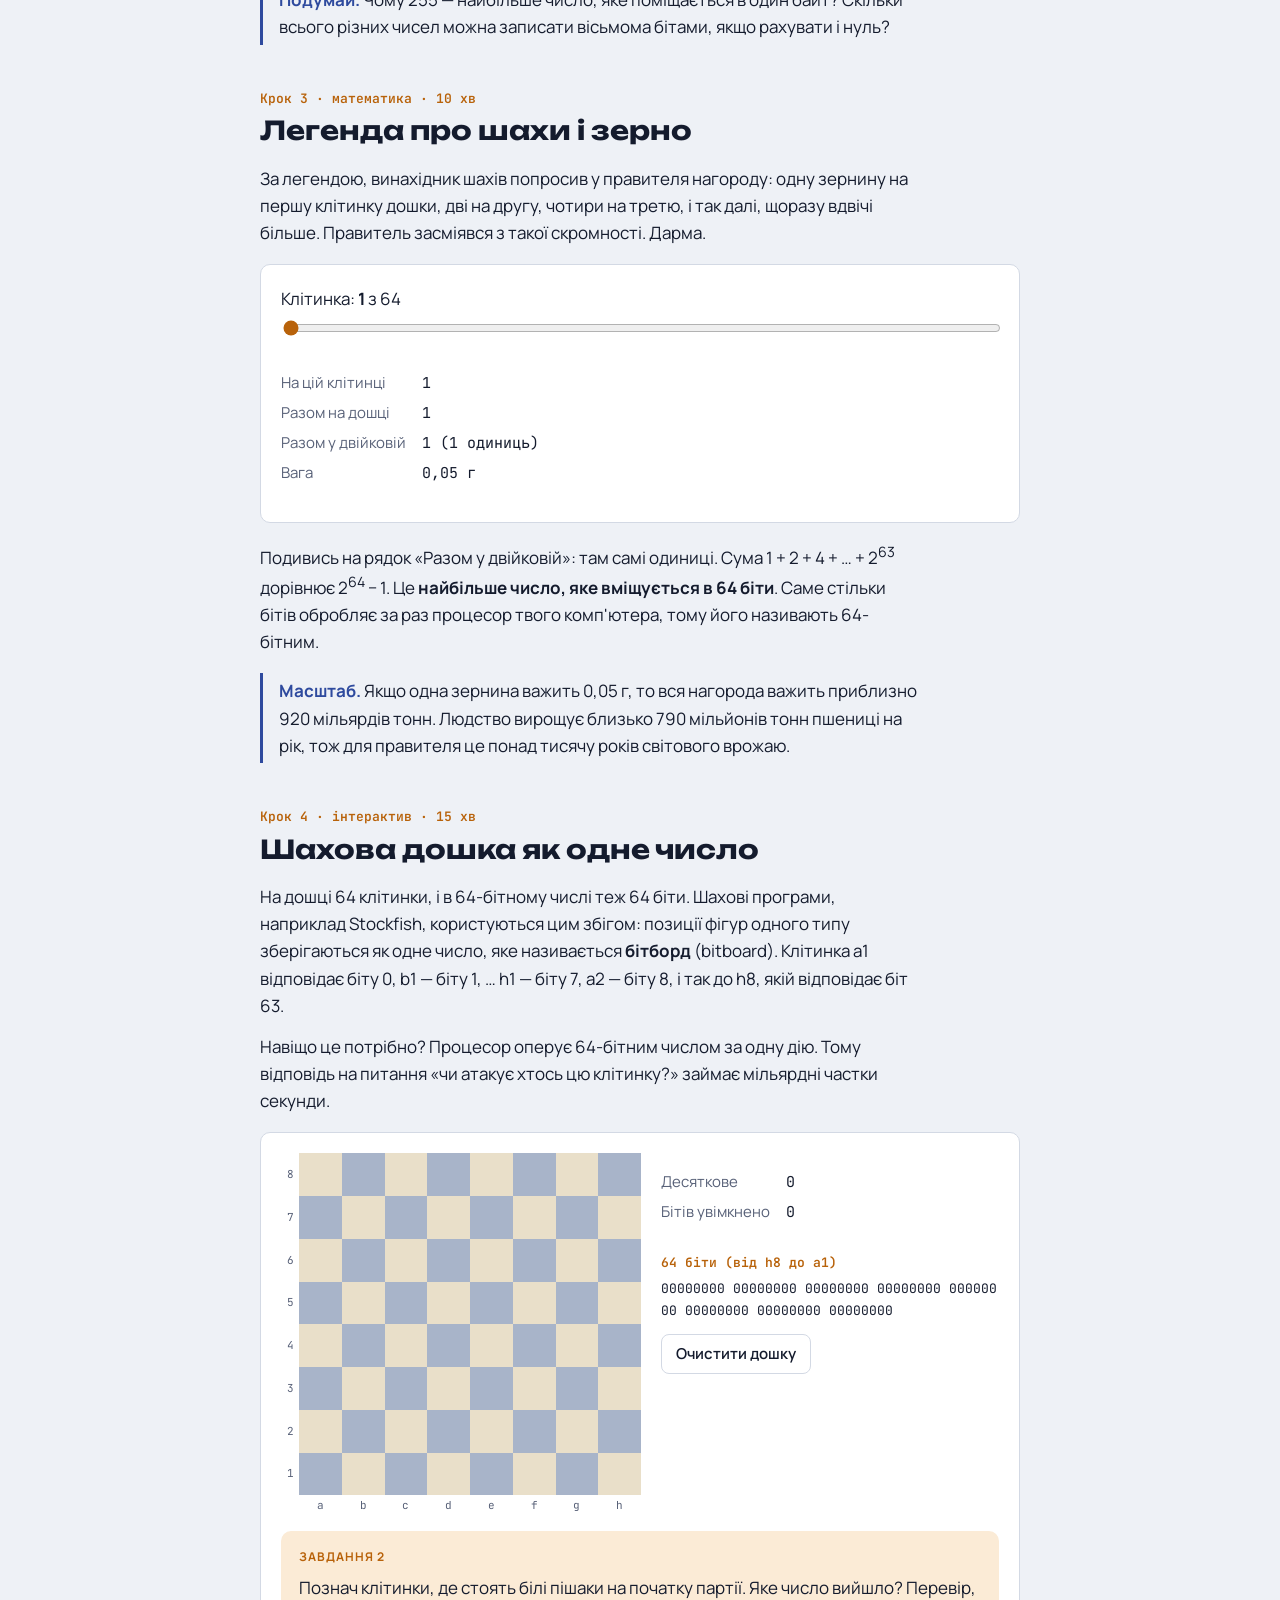
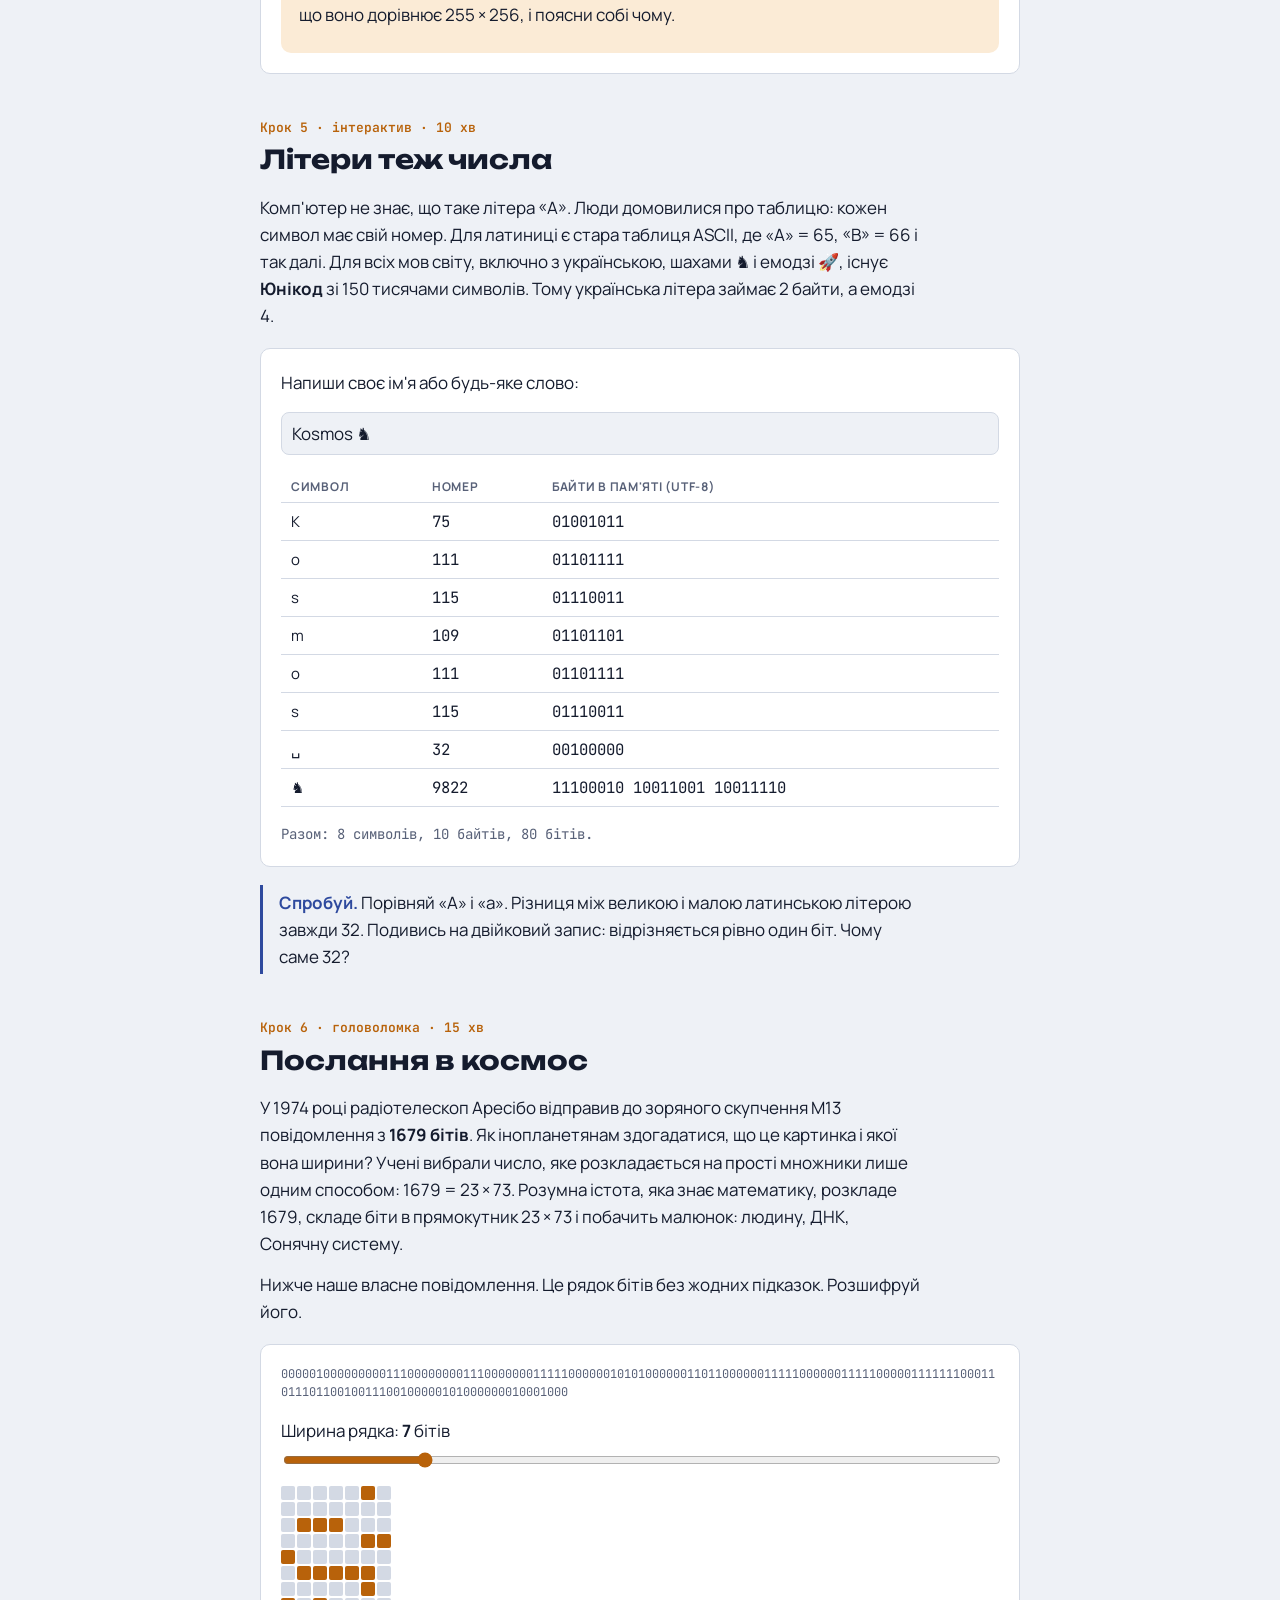
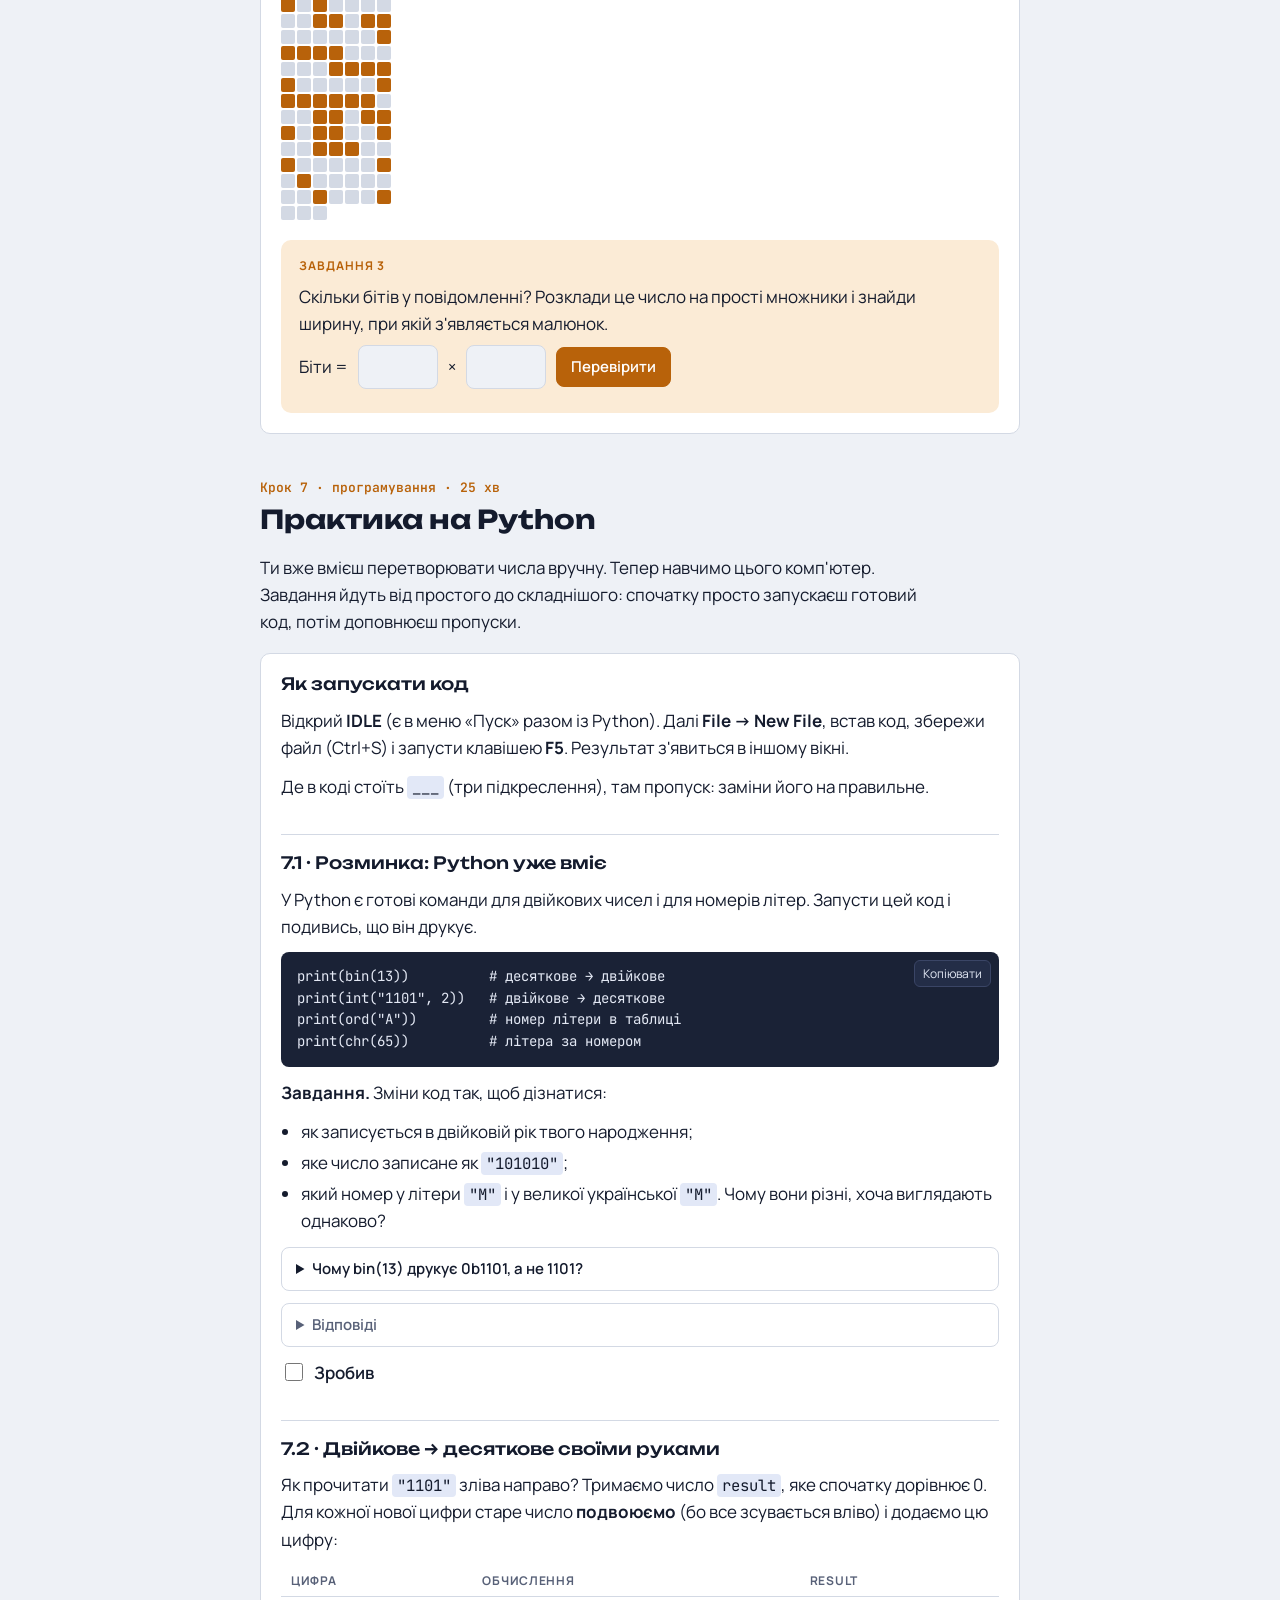
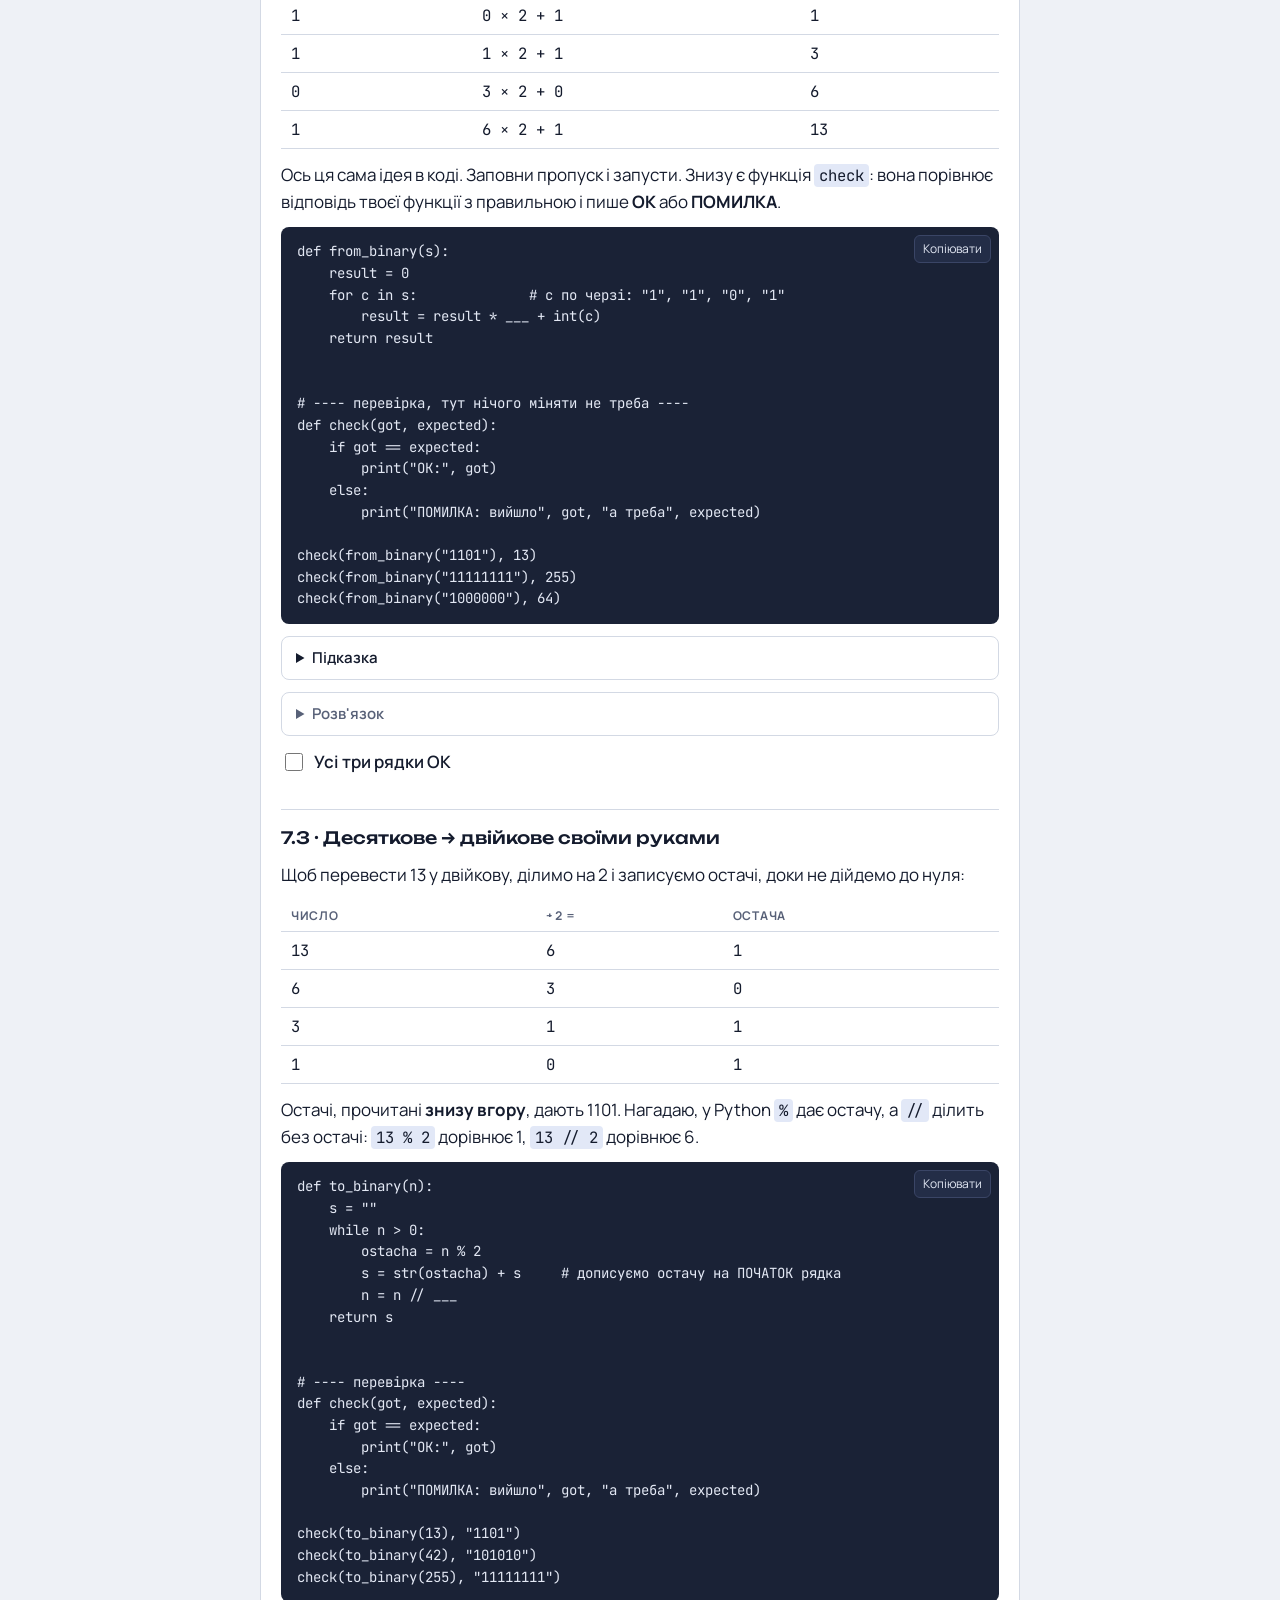
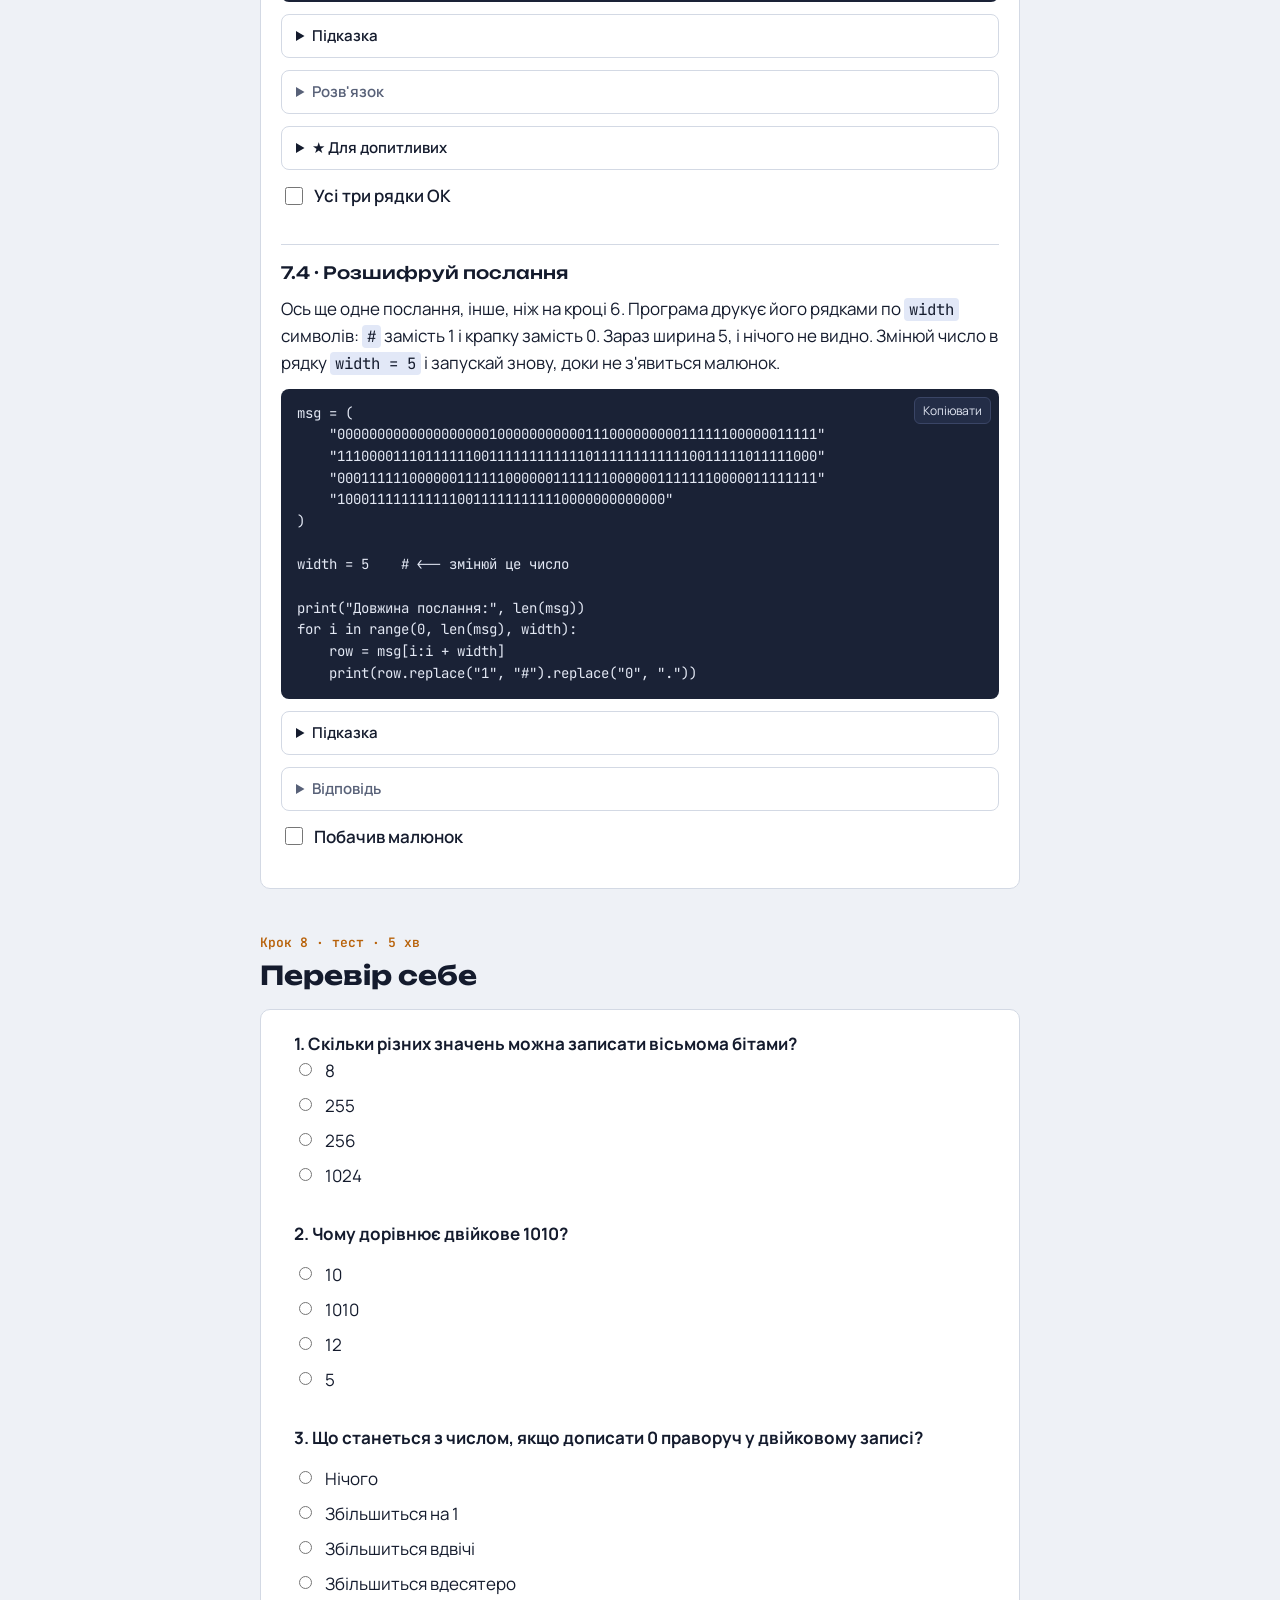
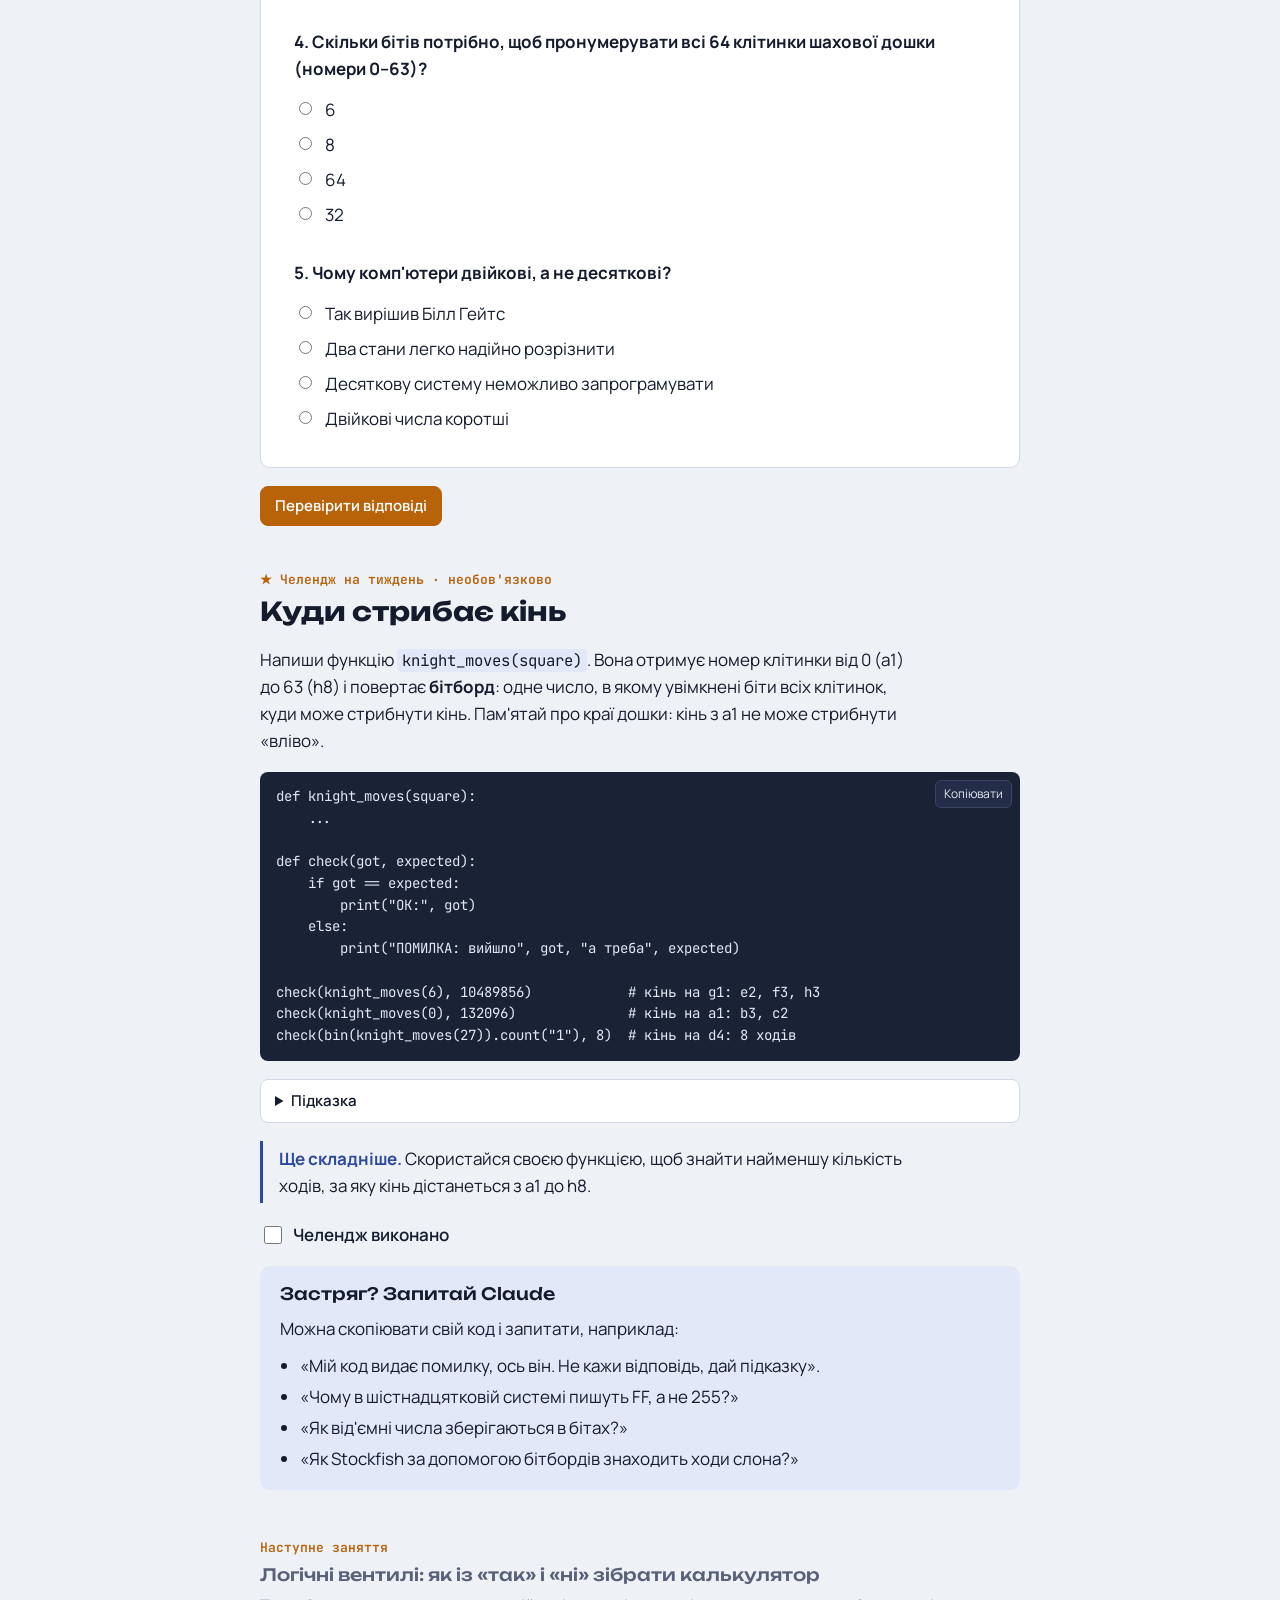
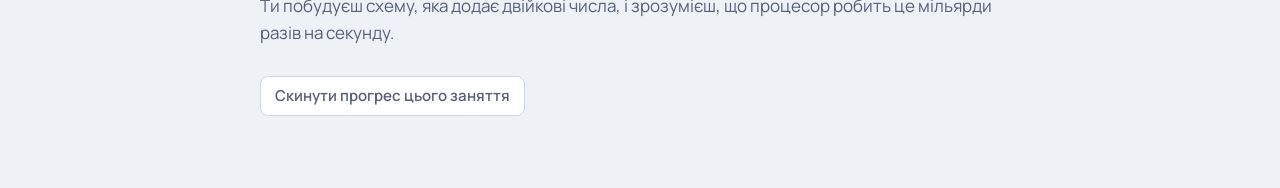
==== commit d4f0680d: "Заняття 1: простіші задачі на Python з пропусками, без assert Co-Authored-By: Claude Opus 5.5 <norep" ====
--- a/lessons/01-use-ye-chyslamy.html
+++ b/lessons/01-use-ye-chyslamy.html
@@ -172,7 +172,7 @@
 <div class="wrap">
   <div class="topbar">
     <span class="course">Інформатика · Модуль 1</span>
-    <button class="prog" id="progBtn" type="button" aria-expanded="false" aria-controls="todo"><span class="prog-bar"><i id="progBar"></i></span><span id="progTxt">0 / 7</span><span aria-hidden="true">▾</span></button>
+    <button class="prog" id="progBtn" type="button" aria-expanded="false" aria-controls="todo"><span class="prog-bar"><i id="progBar"></i></span><span id="progTxt">0 / 8</span><span aria-hidden="true">▾</span></button>
   </div>
   <div class="todo" id="todo" hidden></div>
 
@@ -318,83 +318,107 @@
   <section class="step" id="s7">
     <div class="step-head"><span class="step-no">Крок 7 · програмування · 25 хв</span><h2>Практика на Python</h2></div>
     <div class="text">
-      <p>Відкрий IDLE або будь-який редактор, у якому пишеш на Python. Головне правило: <b>не використовуй вбудовані <code>bin()</code> та <code>int(s, 2)</code></b>. Ми хочемо зрозуміти, як вони працюють усередині. Після кожного завдання запусти перевірку: якщо все правильно, програма надрукує «Усе працює!».</p>
+      <p>Ти вже вмієш перетворювати числа вручну. Тепер навчимо цього комп'ютер. Завдання йдуть від простого до складнішого: спочатку просто запускаєш готовий код, потім доповнюєш пропуски.</p>
     </div>
     <div class="panel">
-
       <div class="py-task">
-        <h3>7.1 · Двійкове → десяткове</h3>
-        <p>Напиши функцію <code>from_binary(s)</code>. Вона отримує рядок на кшталт <code>"1101"</code> і повертає число <code>13</code>.</p>
+        <h3>Як запускати код</h3>
+        <p>Відкрий <b>IDLE</b> (є в меню «Пуск» разом із Python). Далі <b>File → New File</b>, встав код, збережи файл (Ctrl+S) і запусти клавішею <b>F5</b>. Результат з'явиться в іншому вікні.</p>
+        <p>Де в коді стоїть <code>___</code> (три підкреслення), там пропуск: заміни його на правильне.</p>
+      </div>
+
+      <div class="py-task">
+        <h3>7.1 · Розминка: Python уже вміє</h3>
+        <p>У Python є готові команди для двійкових чисел і для номерів літер. Запусти цей код і подивись, що він друкує.</p>
+        <div class="code-box"><pre>print(bin(13))          # десяткове → двійкове
+print(int("1101", 2))   # двійкове → десяткове
+print(ord("A"))         # номер літери в таблиці
+print(chr(65))          # літера за номером</pre><button class="copy" type="button">Копіювати</button></div>
+        <p><b>Завдання.</b> Зміни код так, щоб дізнатися:</p>
+        <ul style="margin:0; padding-left:20px; display:grid; gap:4px">
+          <li>як записується в двійковій рік твого народження;</li>
+          <li>яке число записане як <code>"101010"</code>;</li>
+          <li>який номер у літери <code>"M"</code> і у великої української <code>"М"</code>. Чому вони різні, хоча виглядають однаково?</li>
+        </ul>
+        <details><summary>Чому bin(13) друкує 0b1101, а не 1101?</summary><div><p>Префікс <code>0b</code> означає «далі йде двійкове число» (b від binary). Так Python не сплутає двійкове 1101 з десятковим тисяча сто один.</p></div></details>
+        <details class="sol"><summary>Відповіді</summary><div><p><code>int("101010", 2)</code> дає 42. Латинська M має номер 77, українська М має номер 1052. Це різні символи з різних алфавітів, просто намальовані однаково.</p></div></details>
+        <label class="selfcheck"><input type="checkbox" data-task="p0"> Зробив</label>
+      </div>
+
+      <div class="py-task">
+        <h3>7.2 · Двійкове → десяткове своїми руками</h3>
+        <p>Як прочитати <code>"1101"</code> зліва направо? Тримаємо число <code>result</code>, яке спочатку дорівнює 0. Для кожної нової цифри старе число <b>подвоюємо</b> (бо все зсувається вліво) і додаємо цю цифру:</p>
+        <div class="tbl-scroll"><table><thead><tr><th>Цифра</th><th>Обчислення</th><th>result</th></tr></thead><tbody>
+          <tr><td class="mono">1</td><td class="mono">0 × 2 + 1</td><td class="mono">1</td></tr>
+          <tr><td class="mono">1</td><td class="mono">1 × 2 + 1</td><td class="mono">3</td></tr>
+          <tr><td class="mono">0</td><td class="mono">3 × 2 + 0</td><td class="mono">6</td></tr>
+          <tr><td class="mono">1</td><td class="mono">6 × 2 + 1</td><td class="mono">13</td></tr>
+        </tbody></table></div>
+        <p>Ось ця сама ідея в коді. Заповни пропуск і запусти. Знизу є функція <code>check</code>: вона порівнює відповідь твоєї функції з правильною і пише <b>OK</b> або <b>ПОМИЛКА</b>.</p>
         <div class="code-box"><pre>def from_binary(s):
-    # твій код тут
-    ...
-
-# перевірка
-assert from_binary("1101") == 13
-assert from_binary("0") == 0
-assert from_binary("11111111") == 255
-assert from_binary("1000000") == 64
-print("Усе працює!")</pre><button class="copy" type="button">Копіювати</button></div>
-        <details><summary>Підказка 1</summary><div><p>Пройди по рядку зліва направо. Коли дописуєш нову цифру справа, усе, що вже є, зсувається вліво і стає вдвічі більшим.</p></div></details>
-        <details><summary>Підказка 2</summary><div><p>Тримай змінну <code>result = 0</code>. Для кожного символу <code>c</code> роби <code>result = result * 2 + (1 якщо c == "1", інакше 0)</code>.</p></div></details>
-        <details class="sol"><summary>Розв'язок (спочатку спробуй сам!)</summary><div><pre>def from_binary(s):
     result = 0
-    for c in s:
-        result = result * 2 + int(c)
-    return result</pre></div></details>
-        <label class="selfcheck"><input type="checkbox" data-task="p1"> Зробив, перевірка пройшла</label>
+    for c in s:              # c по черзі: "1", "1", "0", "1"
+        result = result * ___ + int(c)
+    return result
+
+
+# ---- перевірка, тут нічого міняти не треба ----
+def check(got, expected):
+    if got == expected:
+        print("OK:", got)
+    else:
+        print("ПОМИЛКА: вийшло", got, "а треба", expected)
+
+check(from_binary("1101"), 13)
+check(from_binary("11111111"), 255)
+check(from_binary("1000000"), 64)</pre><button class="copy" type="button">Копіювати</button></div>
+        <details><summary>Підказка</summary><div><p>Подивись на стовпчик «Обчислення» в таблиці: на що щоразу множиться старе число?</p></div></details>
+        <details class="sol"><summary>Розв'язок</summary><div><p>Пропуск дорівнює <code>2</code>: <code>result = result * 2 + int(c)</code>.</p></div></details>
+        <label class="selfcheck"><input type="checkbox" data-task="p1"> Усі три рядки OK</label>
       </div>
 
       <div class="py-task">
-        <h3>7.2 · Десяткове → двійкове</h3>
-        <p>Тепер навпаки: <code>to_binary(13)</code> повертає <code>"1101"</code>.</p>
+        <h3>7.3 · Десяткове → двійкове своїми руками</h3>
+        <p>Щоб перевести 13 у двійкову, ділимо на 2 і записуємо остачі, доки не дійдемо до нуля:</p>
+        <div class="tbl-scroll"><table><thead><tr><th>Число</th><th>÷ 2 =</th><th>Остача</th></tr></thead><tbody>
+          <tr><td class="mono">13</td><td class="mono">6</td><td class="mono">1</td></tr>
+          <tr><td class="mono">6</td><td class="mono">3</td><td class="mono">0</td></tr>
+          <tr><td class="mono">3</td><td class="mono">1</td><td class="mono">1</td></tr>
+          <tr><td class="mono">1</td><td class="mono">0</td><td class="mono">1</td></tr>
+        </tbody></table></div>
+        <p>Остачі, прочитані <b>знизу вгору</b>, дають 1101. Нагадаю, у Python <code>%</code> дає остачу, а <code>//</code> ділить без остачі: <code>13 % 2</code> дорівнює 1, <code>13 // 2</code> дорівнює 6.</p>
         <div class="code-box"><pre>def to_binary(n):
-    # твій код тут
-    ...
-
-# перевірка
-assert to_binary(13) == "1101"
-assert to_binary(0) == "0"
-assert to_binary(255) == "11111111"
-for x in range(1000):
-    assert from_binary(to_binary(x)) == x
-print("Усе працює!")</pre><button class="copy" type="button">Копіювати</button></div>
-        <details><summary>Підказка 1</summary><div><p><code>n % 2</code> дає останню (наймолодшу) двійкову цифру. <code>n // 2</code> відкидає її.</p></div></details>
-        <details><summary>Підказка 2</summary><div><p>Повторюй, поки <code>n &gt; 0</code>: дописуй остачу <b>на початок</b> рядка. Окремо оброби випадок <code>n == 0</code>.</p></div></details>
-        <details class="sol"><summary>Розв'язок (спочатку спробуй сам!)</summary><div><pre>def to_binary(n):
-    if n == 0:
-        return "0"
     s = ""
     while n > 0:
-        s = str(n % 2) + s
-        n = n // 2
-    return s</pre></div></details>
-        <label class="selfcheck"><input type="checkbox" data-task="p2"> Зробив, перевірка пройшла</label>
+        ostacha = n % 2
+        s = str(ostacha) + s     # дописуємо остачу на ПОЧАТОК рядка
+        n = n // ___
+    return s
+
+
+# ---- перевірка ----
+def check(got, expected):
+    if got == expected:
+        print("OK:", got)
+    else:
+        print("ПОМИЛКА: вийшло", got, "а треба", expected)
+
+check(to_binary(13), "1101")
+check(to_binary(42), "101010")
+check(to_binary(255), "11111111")</pre><button class="copy" type="button">Копіювати</button></div>
+        <details><summary>Підказка</summary><div><p>Подивись на другий стовпчик таблиці: на що ділиться число на кожному кроці?</p></div></details>
+        <details class="sol"><summary>Розв'язок</summary><div><p>Пропуск дорівнює <code>2</code>: <code>n = n // 2</code>.</p></div></details>
+        <details><summary>★ Для допитливих</summary><div><p>Що поверне <code>to_binary(0)</code>? Чому? Виправ функцію, щоб для нуля вона повертала <code>"0"</code>.</p></div></details>
+        <label class="selfcheck"><input type="checkbox" data-task="p2"> Усі три рядки OK</label>
       </div>
 
       <div class="py-task">
-        <h3>7.3 · Розшифруй послання</h3>
-        <p>Напиши функцію <code>show(bits, width)</code>, яка друкує рядок бітів як картинку: <code>1</code> → <code>#</code>, <code>0</code> → пробіл, по <code>width</code> символів у рядку. Потім напиши функцію <code>factors(n)</code>, яка повертає список простих множників числа. Застосуй обидві до повідомлення нижче (воно інше, ніж на кроці 6!).</p>
+        <h3>7.4 · Розшифруй послання</h3>
+        <p>Ось ще одне послання, інше, ніж на кроці 6. Програма друкує його рядками по <code>width</code> символів: <code>#</code> замість 1 і крапку замість 0. Зараз ширина 5, і нічого не видно. Змінюй число в рядку <code>width = 5</code> і запускай знову, доки не з'явиться малюнок.</p>
         <div class="code-box"><pre id="msg2code"></pre><button class="copy" type="button">Копіювати</button></div>
-        <details><summary>Підказка</summary><div><p>Зріз <code>bits[i:i+width]</code> дає один рядок картинки. Для множників ділі <code>n</code> на <code>d = 2, 3, 4, …</code>, поки ділиться без остачі.</p></div></details>
-        <details class="sol"><summary>Розв'язок (спочатку спробуй сам!)</summary><div><pre>def show(bits, width):
-    for i in range(0, len(bits), width):
-        row = bits[i:i + width]
-        print(row.replace("1", "#").replace("0", " "))
-
-def factors(n):
-    result = []
-    d = 2
-    while n > 1:
-        while n % d == 0:
-            result.append(d)
-            n //= d
-        d += 1
-    return result
-
-print(len(msg), factors(len(msg)))
-show(msg, 13)   # 221 = 13 × 17, ширина 13 дає шахового коня</pre></div></details>
-        <label class="selfcheck"><input type="checkbox" data-task="p3"> Розшифрував</label>
+        <details><summary>Підказка</summary><div><p>Програма друкує довжину послання. Згадай крок 6: ширина картинки — один із множників цієї довжини.</p></div></details>
+        <details class="sol"><summary>Відповідь</summary><div><p>Довжина 221 = 13 × 17. При ширині 13 видно шахового коня.</p></div></details>
+        <label class="selfcheck"><input type="checkbox" data-task="p3"> Побачив малюнок</label>
       </div>
     </div>
   </section>
@@ -415,10 +439,15 @@
     <div class="code-box"><pre>def knight_moves(square):
     ...
 
-assert knight_moves(6) == 10489856   # кінь на g1: e2, f3, h3
-assert knight_moves(0) == 132096     # кінь на a1: b3, c2
-assert bin(knight_moves(27)).count("1") == 8   # кінь на d4: 8 ходів
-print("Ти справжній шаховий програміст!")</pre><button class="copy" type="button">Копіювати</button></div>
+def check(got, expected):
+    if got == expected:
+        print("OK:", got)
+    else:
+        print("ПОМИЛКА: вийшло", got, "а треба", expected)
+
+check(knight_moves(6), 10489856)            # кінь на g1: e2, f3, h3
+check(knight_moves(0), 132096)              # кінь на a1: b3, c2
+check(bin(knight_moves(27)).count("1"), 8)  # кінь на d4: 8 ходів</pre><button class="copy" type="button">Копіювати</button></div>
     <details><summary>Підказка</summary><div><p>Перетвори номер на рядок і стовпчик: <code>row = square // 8</code>, <code>col = square % 8</code>. Кінь змінює їх на (±1, ±2) або (±2, ±1). Пропускай ходи, які виходять за межі 0..7. Для кожного дозволеного ходу вмикай біт: <code>result |= 1 &lt;&lt; (r * 8 + c)</code>.</p></div></details>
     <p class="fact"><b>Ще складніше.</b> Скористайся своєю функцією, щоб знайти найменшу кількість ходів, за яку кінь дістанеться з a1 до h8.</p>
     <label class="selfcheck"><input type="checkbox" data-task="ch"> Челендж виконано</label>
@@ -445,12 +474,12 @@
 
 <script>
 (() => {
-  const TASKS = ["bits", "pawns", "msg", "p1", "p2", "p3", "quiz"];
+  const TASKS = ["bits", "pawns", "msg", "p0", "p1", "p2", "p3", "quiz"];
   const LABELS = { bits: ["s2", "Завдання 1: зібрати числа з лампочок"], pawns: ["s4", "Завдання 2: білі пішаки на бітборді"],
-    msg: ["s6", "Завдання 3: розкласти довжину послання на множники"], p1: ["s7", "Python 7.1: from_binary (відміть галочку)"],
-    p2: ["s7", "Python 7.2: to_binary (відміть галочку)"], p3: ["s7", "Python 7.3: розшифрувати послання (відміть галочку)"],
+    msg: ["s6", "Завдання 3: розкласти довжину послання на множники"], p0: ["s7", "Python 7.1: розминка (відміть галочку)"], p1: ["s7", "Python 7.2: двійкове → десяткове (відміть галочку)"],
+    p2: ["s7", "Python 7.3: десяткове → двійкове (відміть галочку)"], p3: ["s7", "Python 7.4: розшифрувати послання (відміть галочку)"],
     quiz: ["s8", "Тест: щонайменше 4 з 5"], ch: ["s9", "★ Челендж (необов'язково)"] };
-  const SECTION_OF = { bits: "s2", pawns: "s4", msg: "s6", p1: "s7", p2: "s7", p3: "s7", quiz: "s8", ch: "s9" };
+  const SECTION_OF = { bits: "s2", pawns: "s4", msg: "s6", p0: "s7", p1: "s7", p2: "s7", p3: "s7", quiz: "s8", ch: "s9" };
   let done = {};
   try { done = JSON.parse(localStorage.getItem("inf-l1") || "{}") || {}; } catch (e) { done = {}; }
   delete done.read;
@@ -575,7 +604,7 @@
   // chess knight, 13 wide x 17 tall = 221 = 13 x 17
   const MSG2 = "[base64]";
   const chunks = MSG2.match(/.{1,60}/g).map(c => '    "' + c + '"').join("\n");
-  document.getElementById("msg2code").textContent = "msg = (\n" + chunks + "\n)\n\ndef show(bits, width):\n    ...\n\ndef factors(n):\n    ...\n\nprint(len(msg), factors(len(msg)))\n# спробуй різні ширини!";
+  document.getElementById("msg2code").textContent = "msg = (\n" + chunks + "\n)\n\nwidth = 5    # <-- змінюй це число\n\nprint(\"Довжина послання:\", len(msg))\nfor i in range(0, len(msg), width):\n    row = msg[i:i + width]\n    print(row.replace(\"1\", \"#\").replace(\"0\", \".\"))";
 
   /* ---- quiz ---- */
   const Q = [
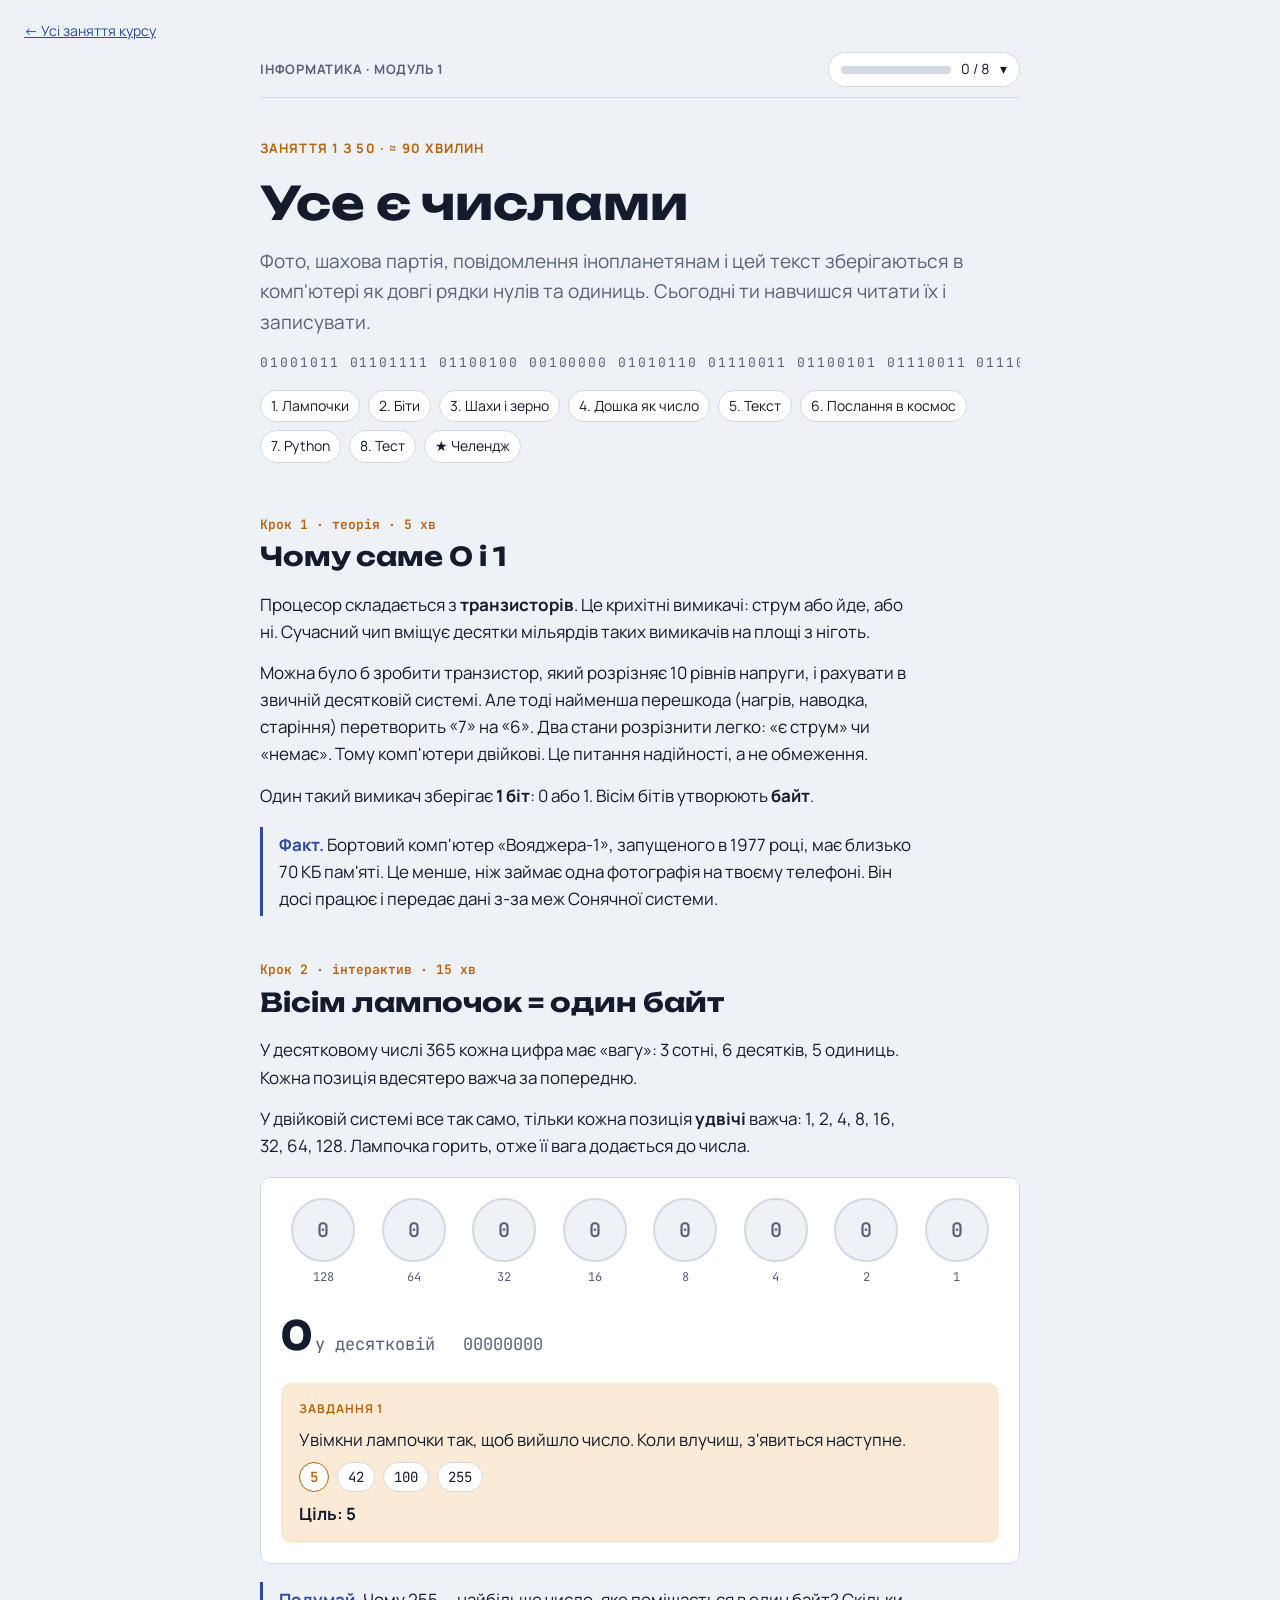
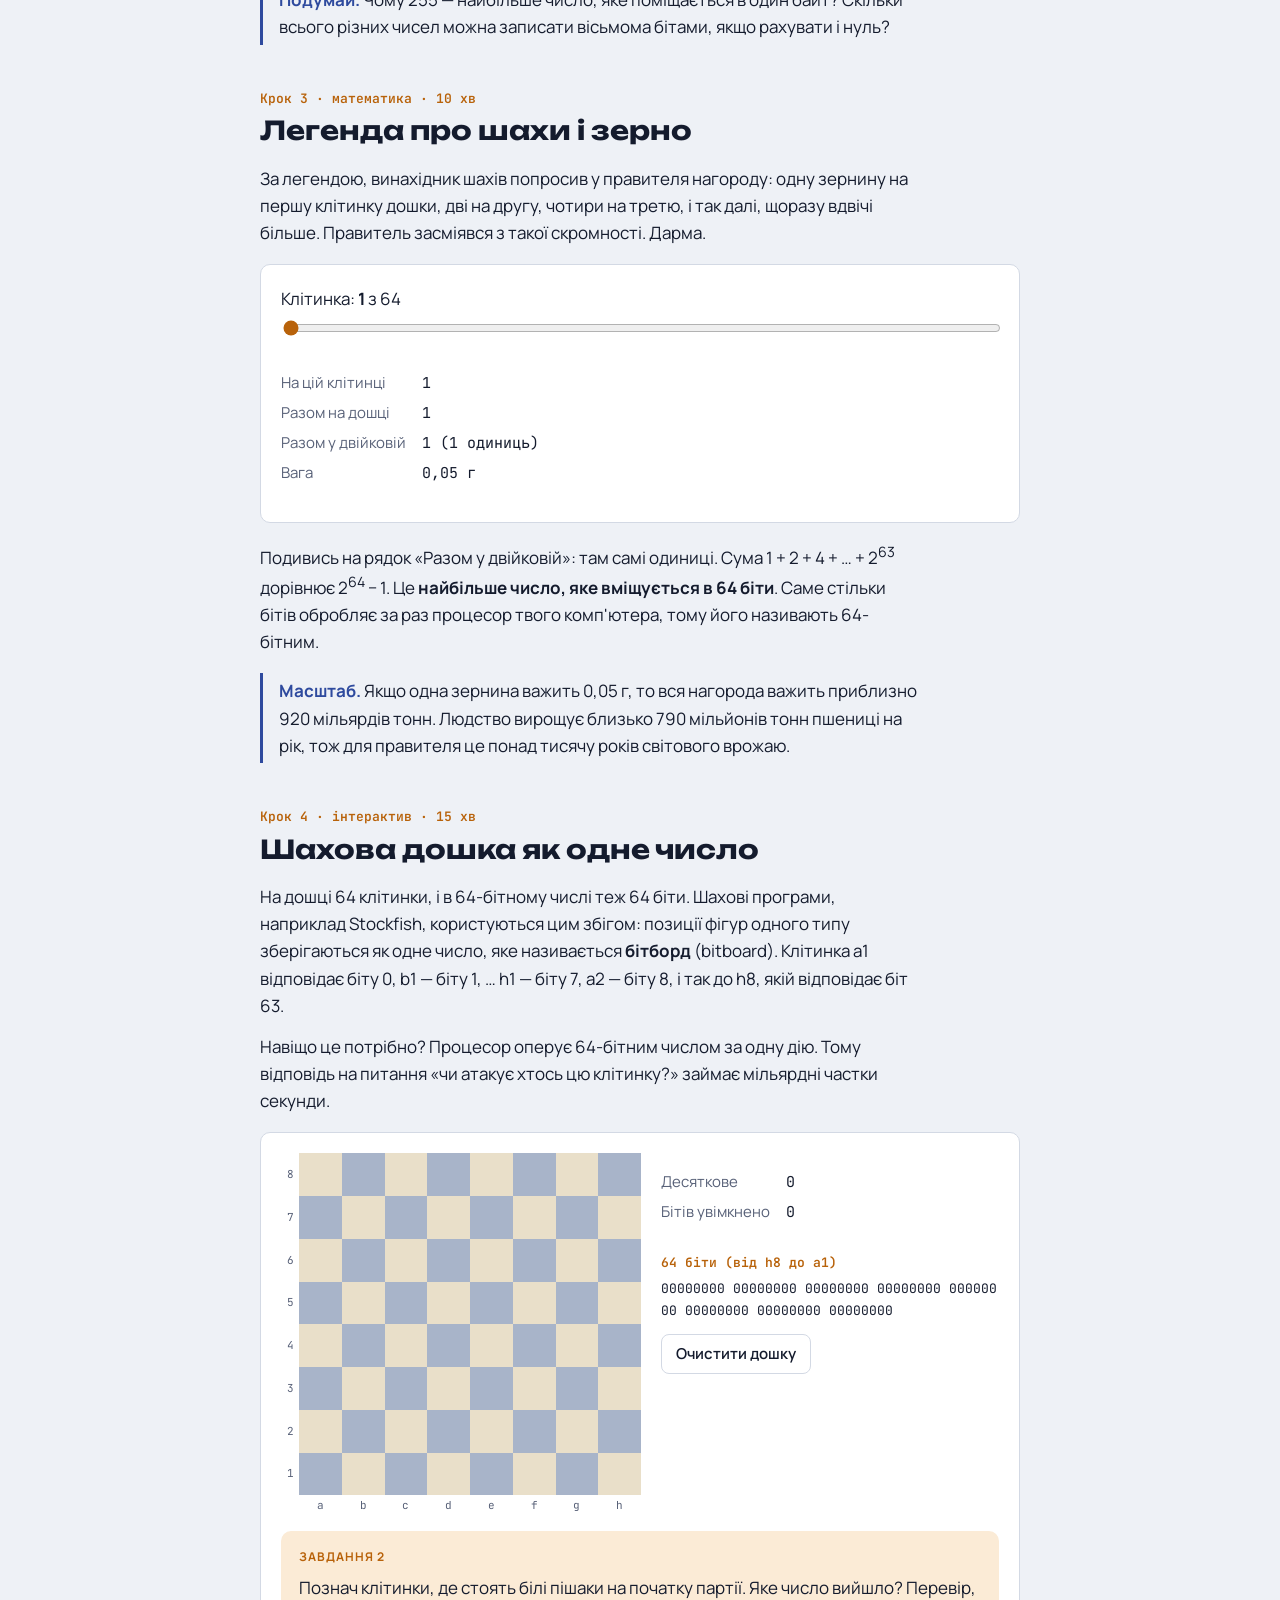
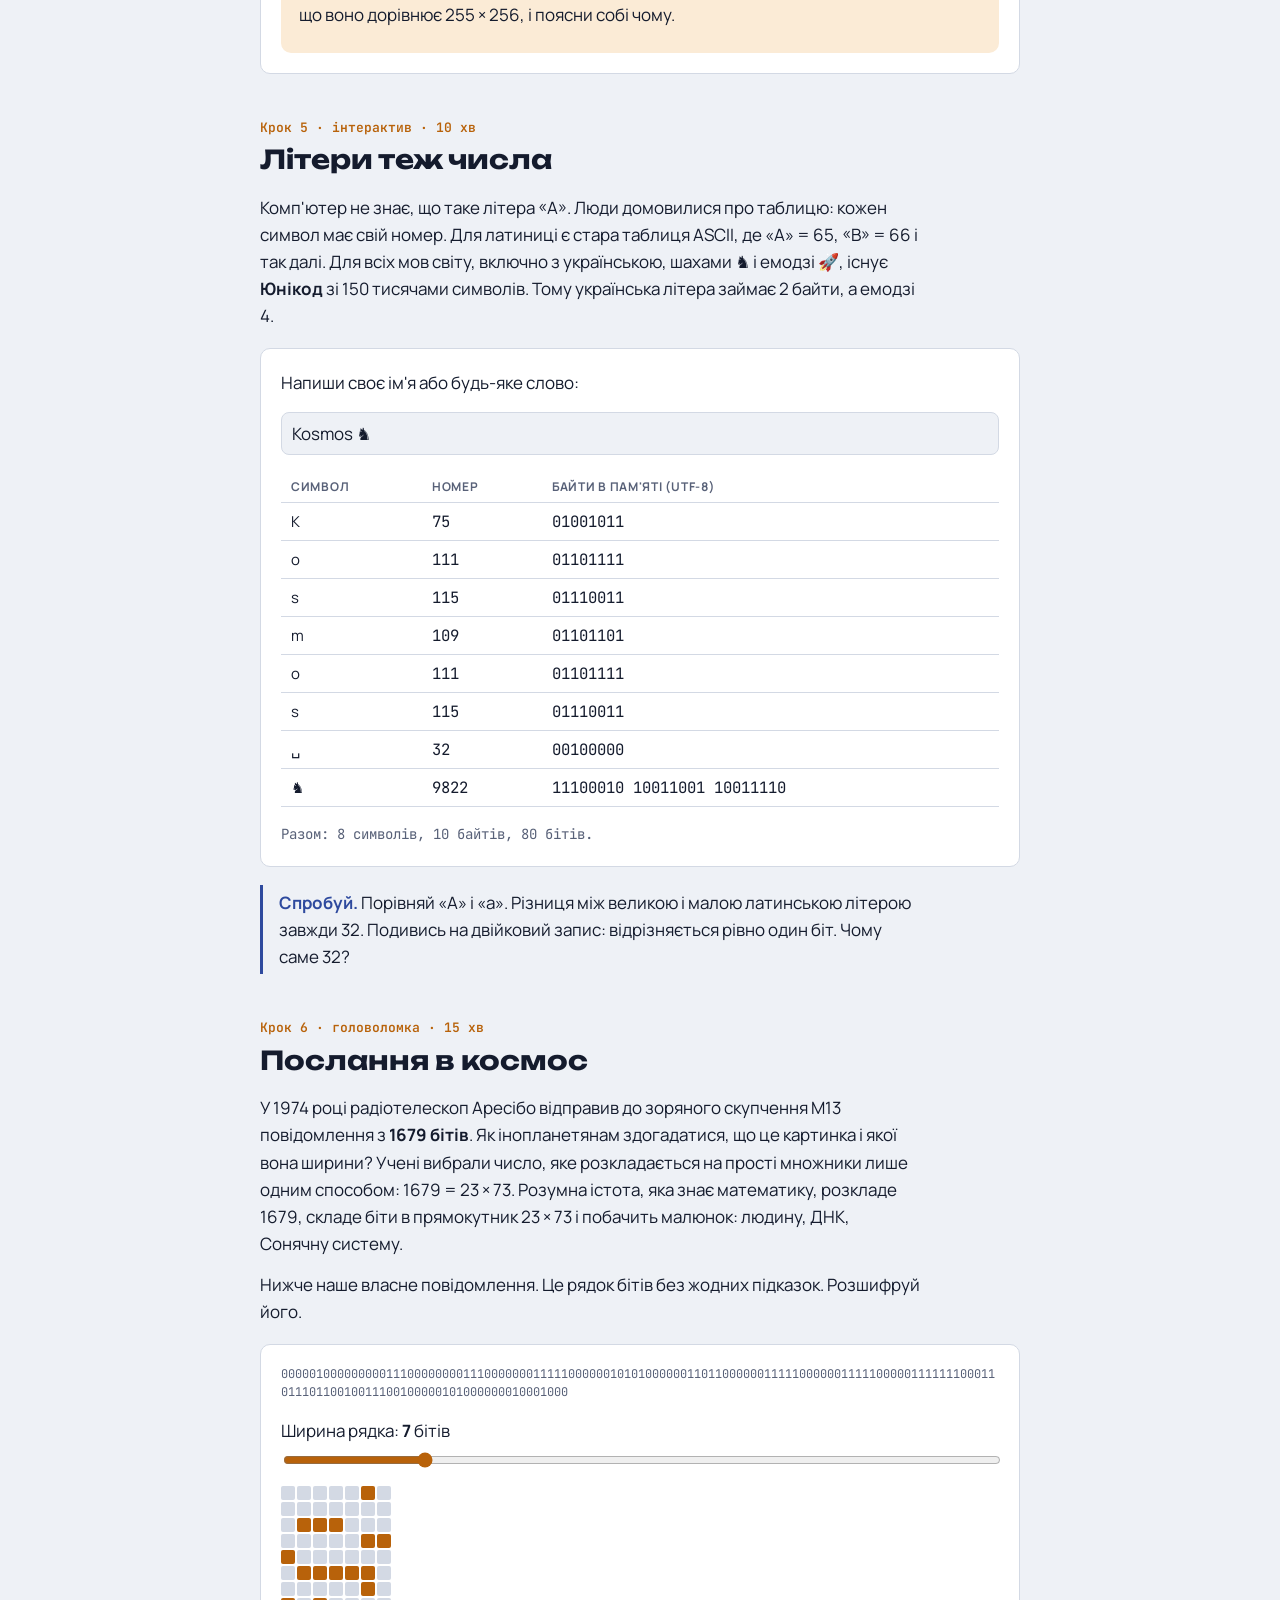
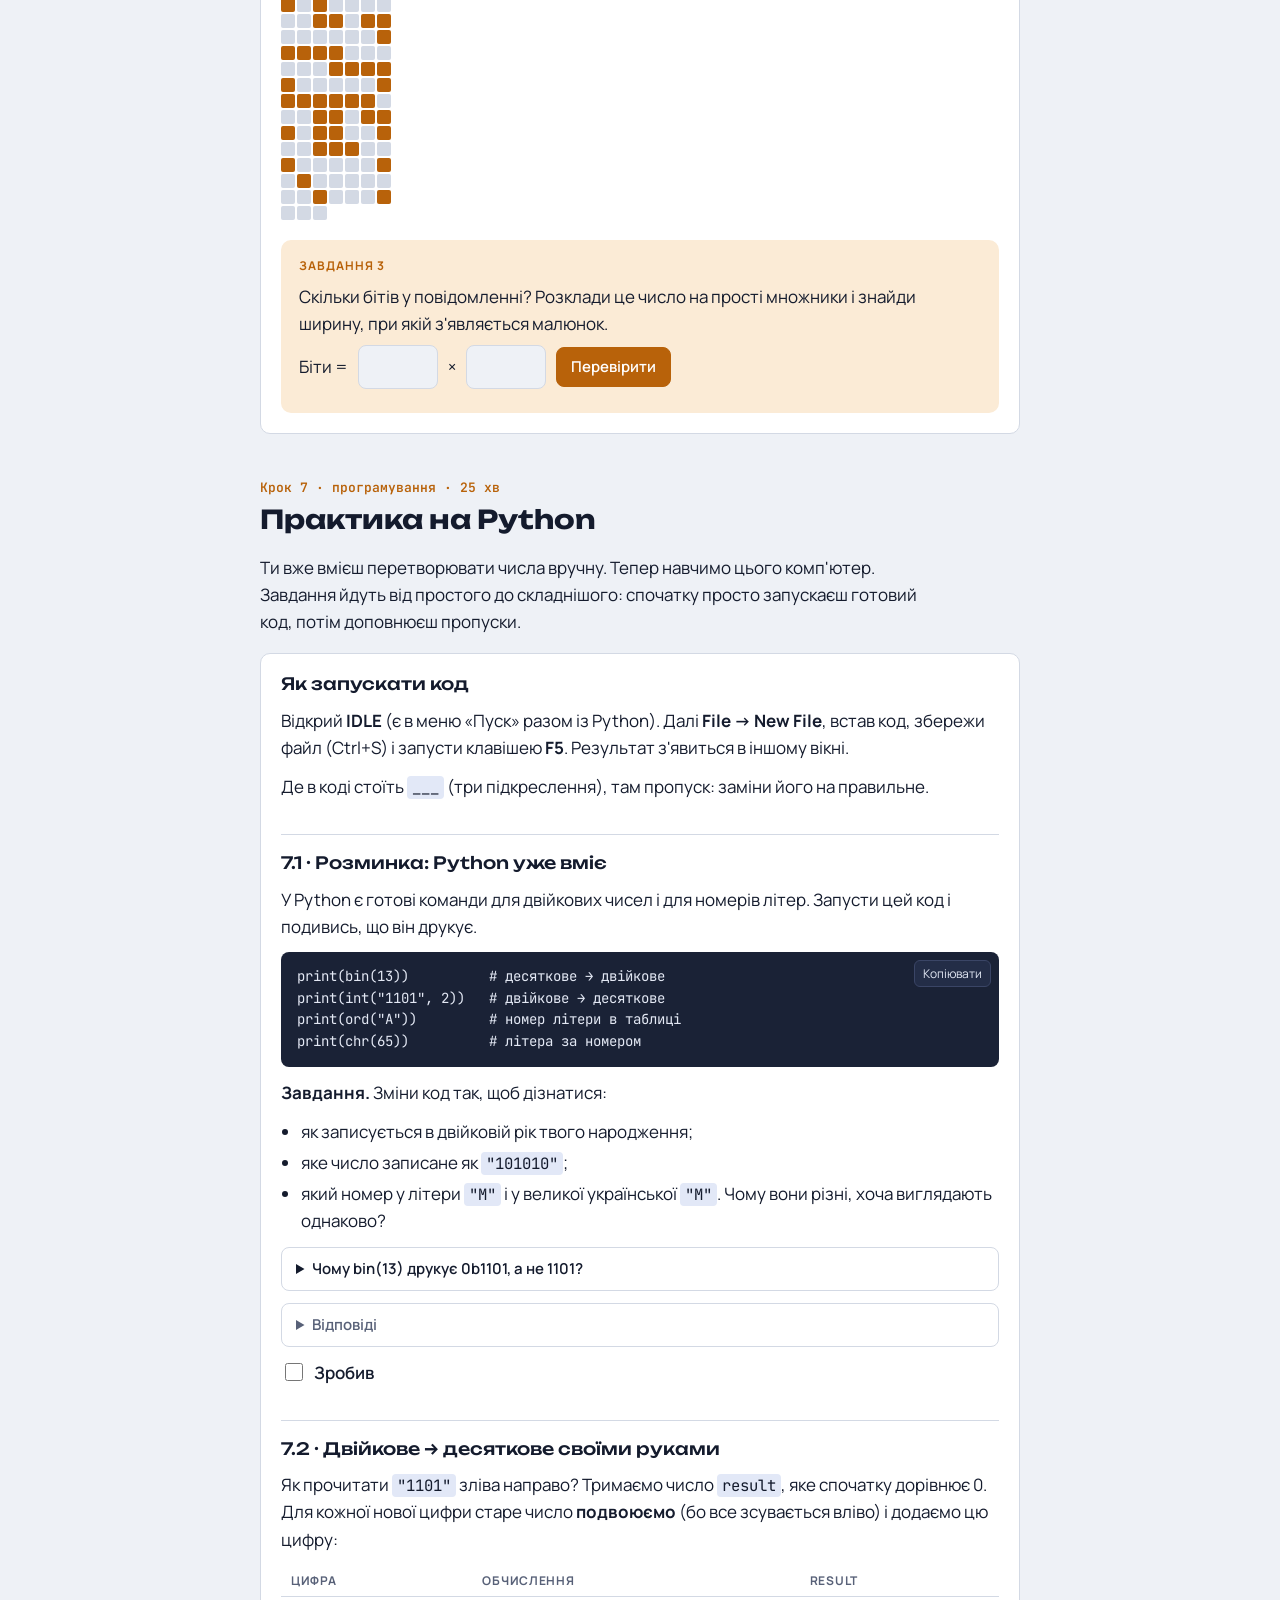
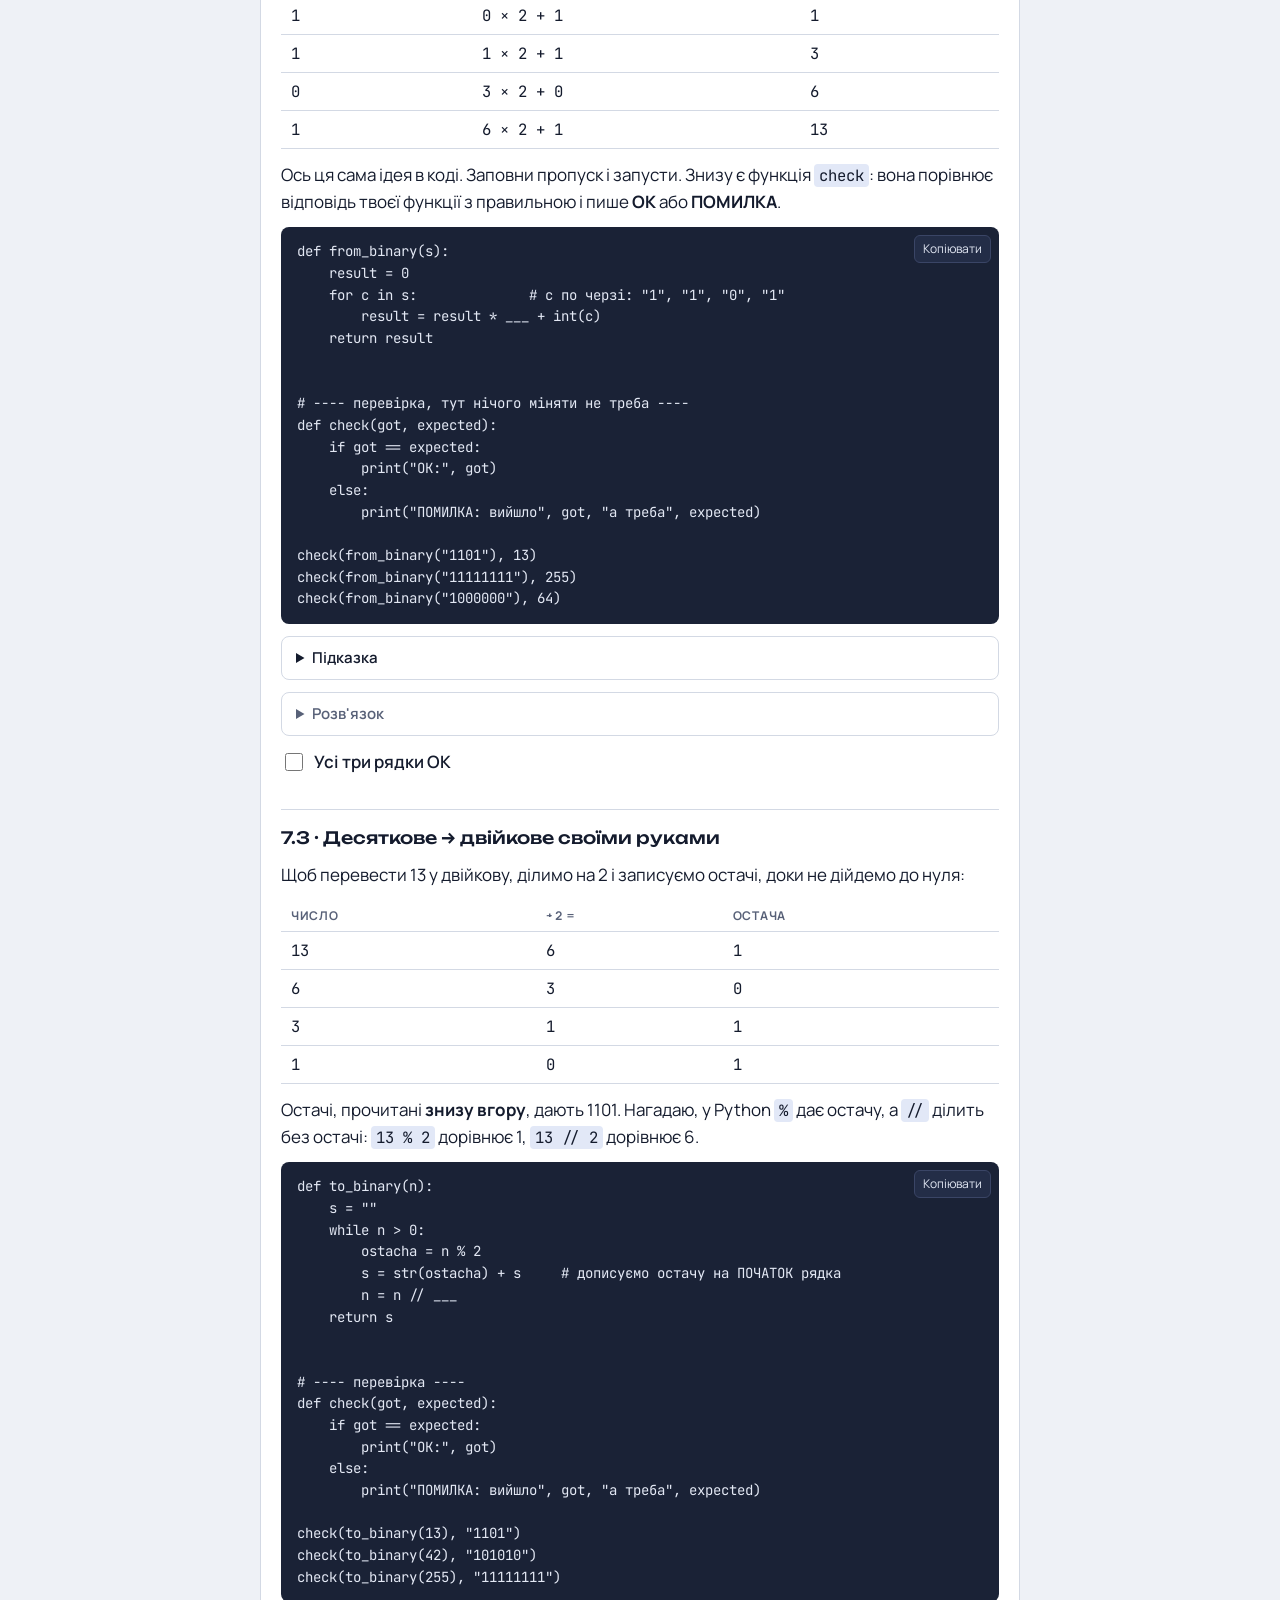
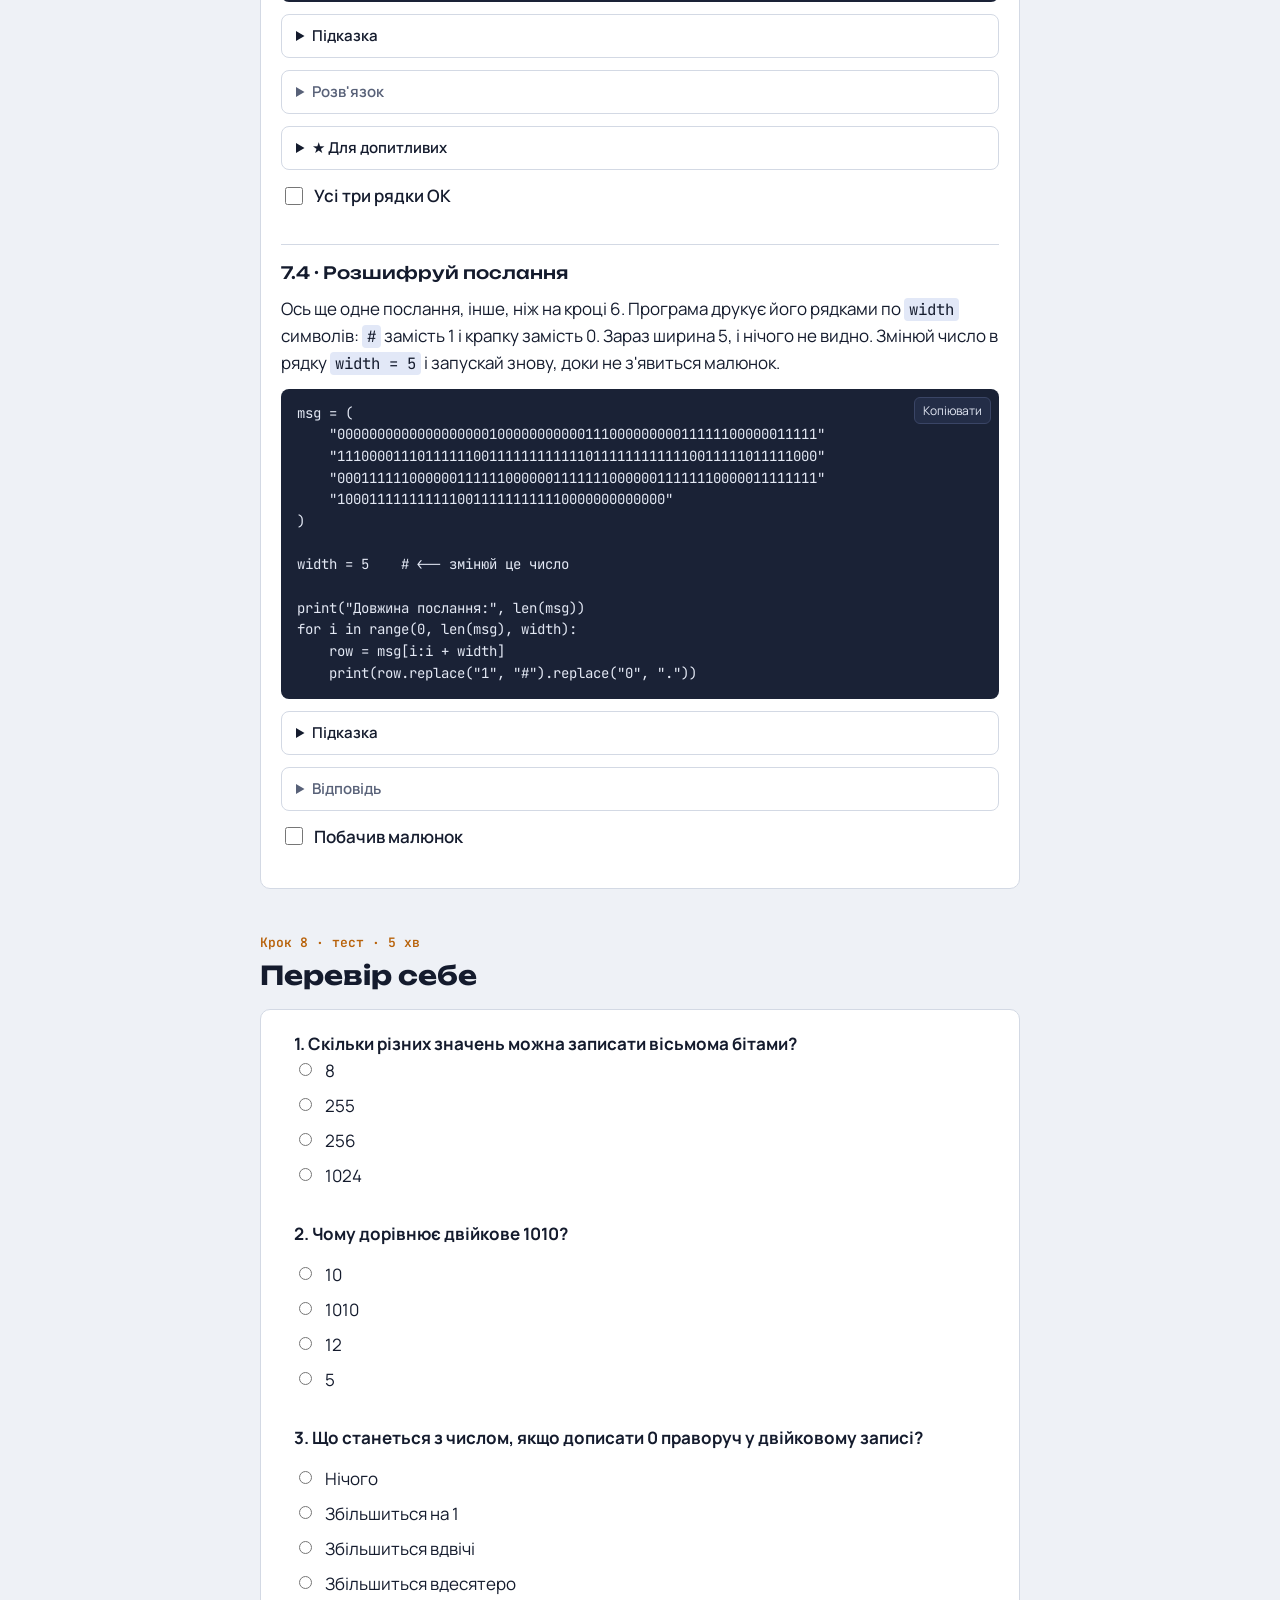
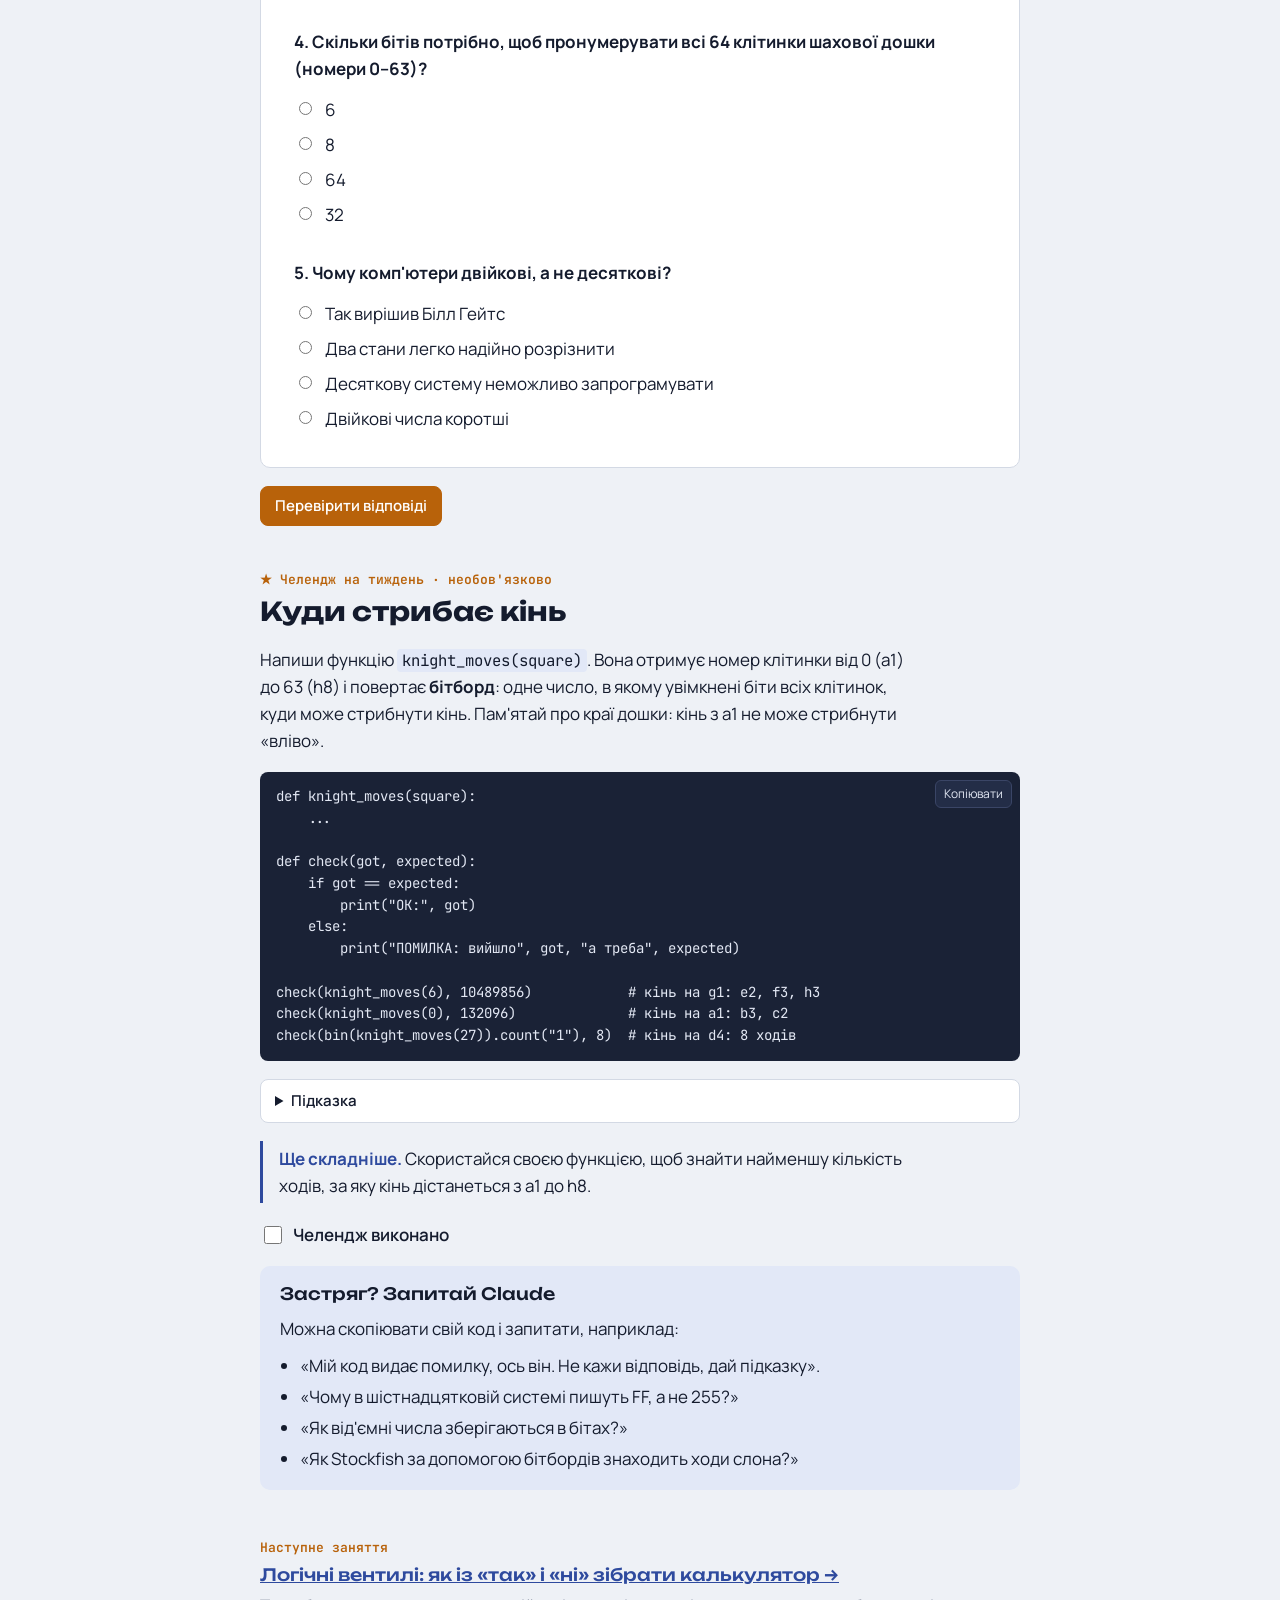
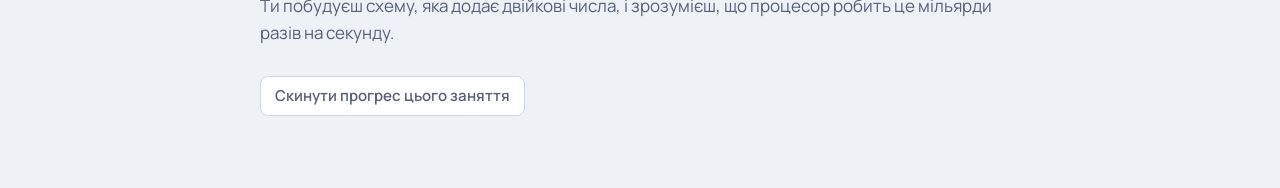
==== commit 79320496: "Додати заняття 2: логічні вентилі і суматор Co-Authored-By: Claude Opus 5.5 <noreply@anthropic.com> " ====
--- a/lessons/01-use-ye-chyslamy.html
+++ b/lessons/01-use-ye-chyslamy.html
@@ -466,7 +466,7 @@
 
   <footer>
     <span class="step-no">Наступне заняття</span>
-    <h3>Логічні вентилі: як із «так» і «ні» зібрати калькулятор</h3>
+    <h3><a href="02-lohichni-ventyli.html">Логічні вентилі: як із «так» і «ні» зібрати калькулятор →</a></h3>
     <p>Ти побудуєш схему, яка додає двійкові числа, і зрозумієш, що процесор робить це мільярди разів на секунду.</p>
     <div class="row" style="margin-top:24px"><button class="btn" id="resetBtn" type="button">Скинути прогрес цього заняття</button><span id="resetMsg"></span></div>
   </footer>
